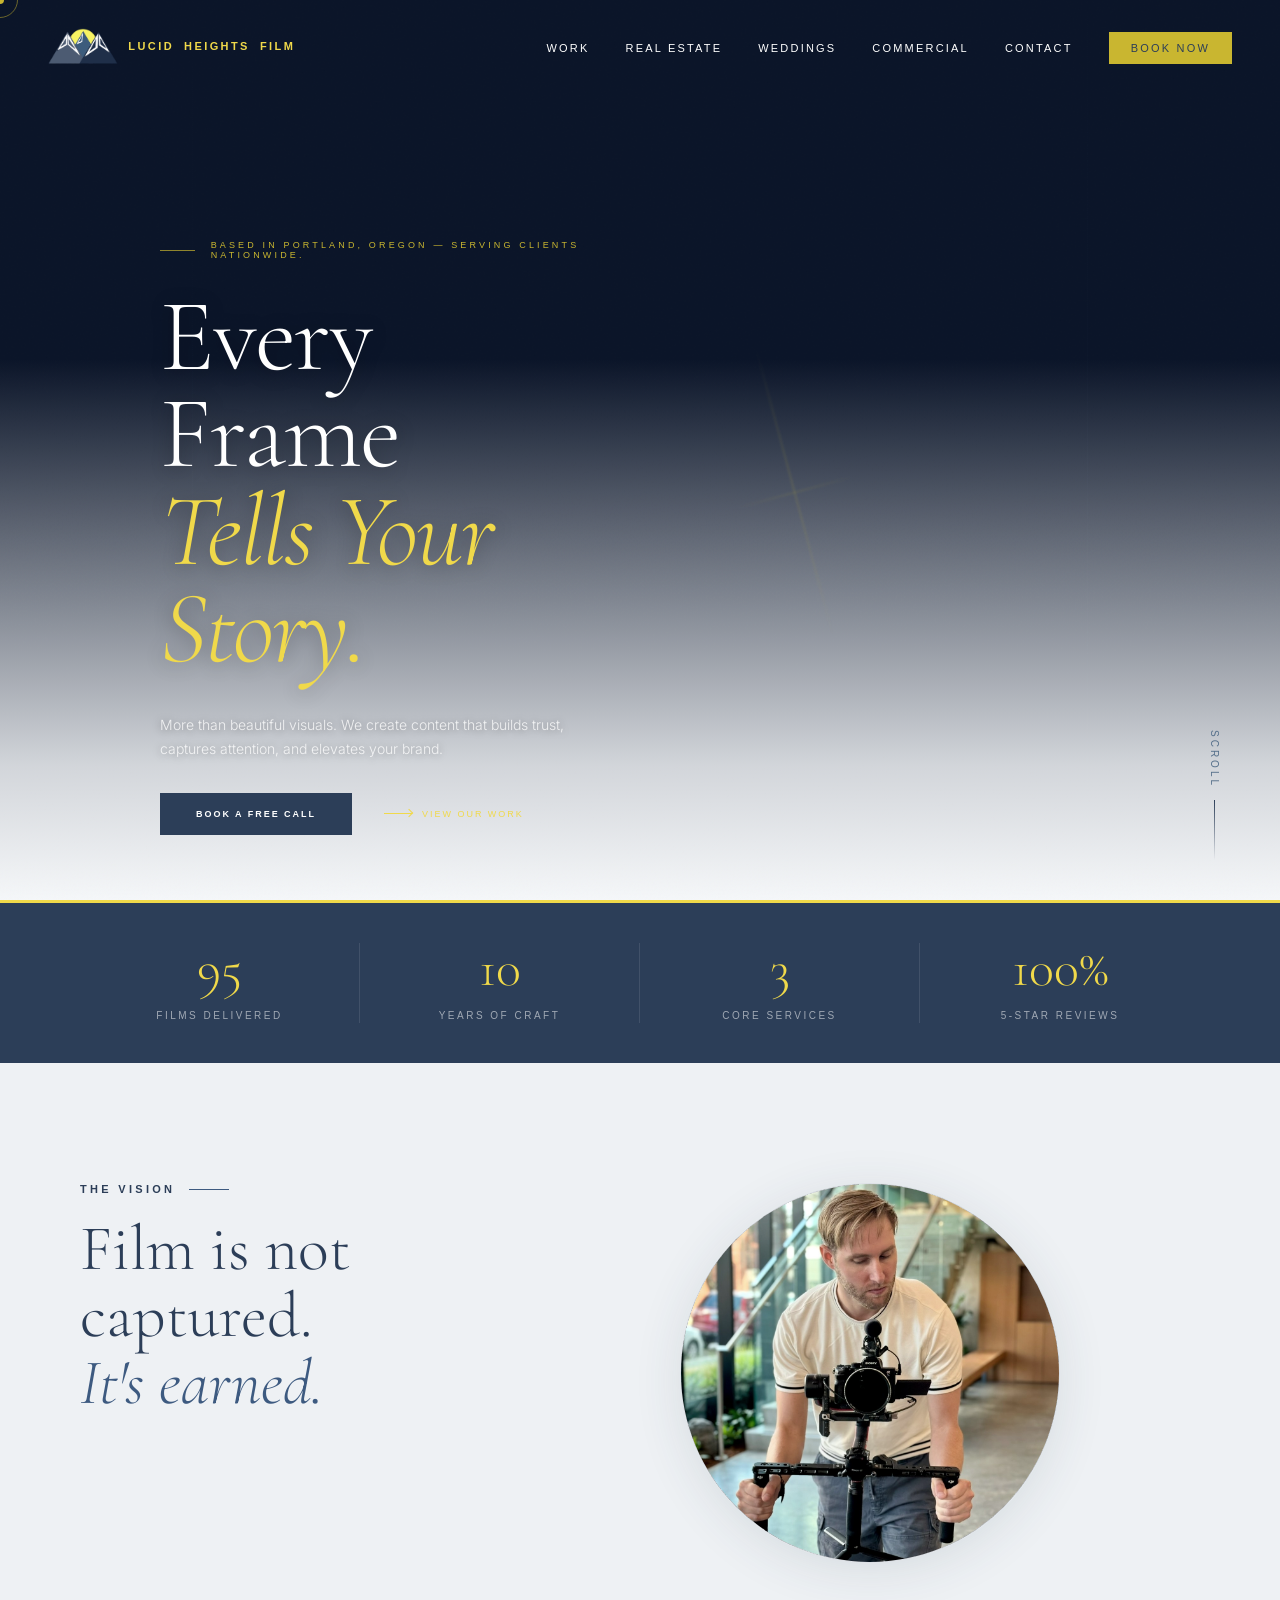
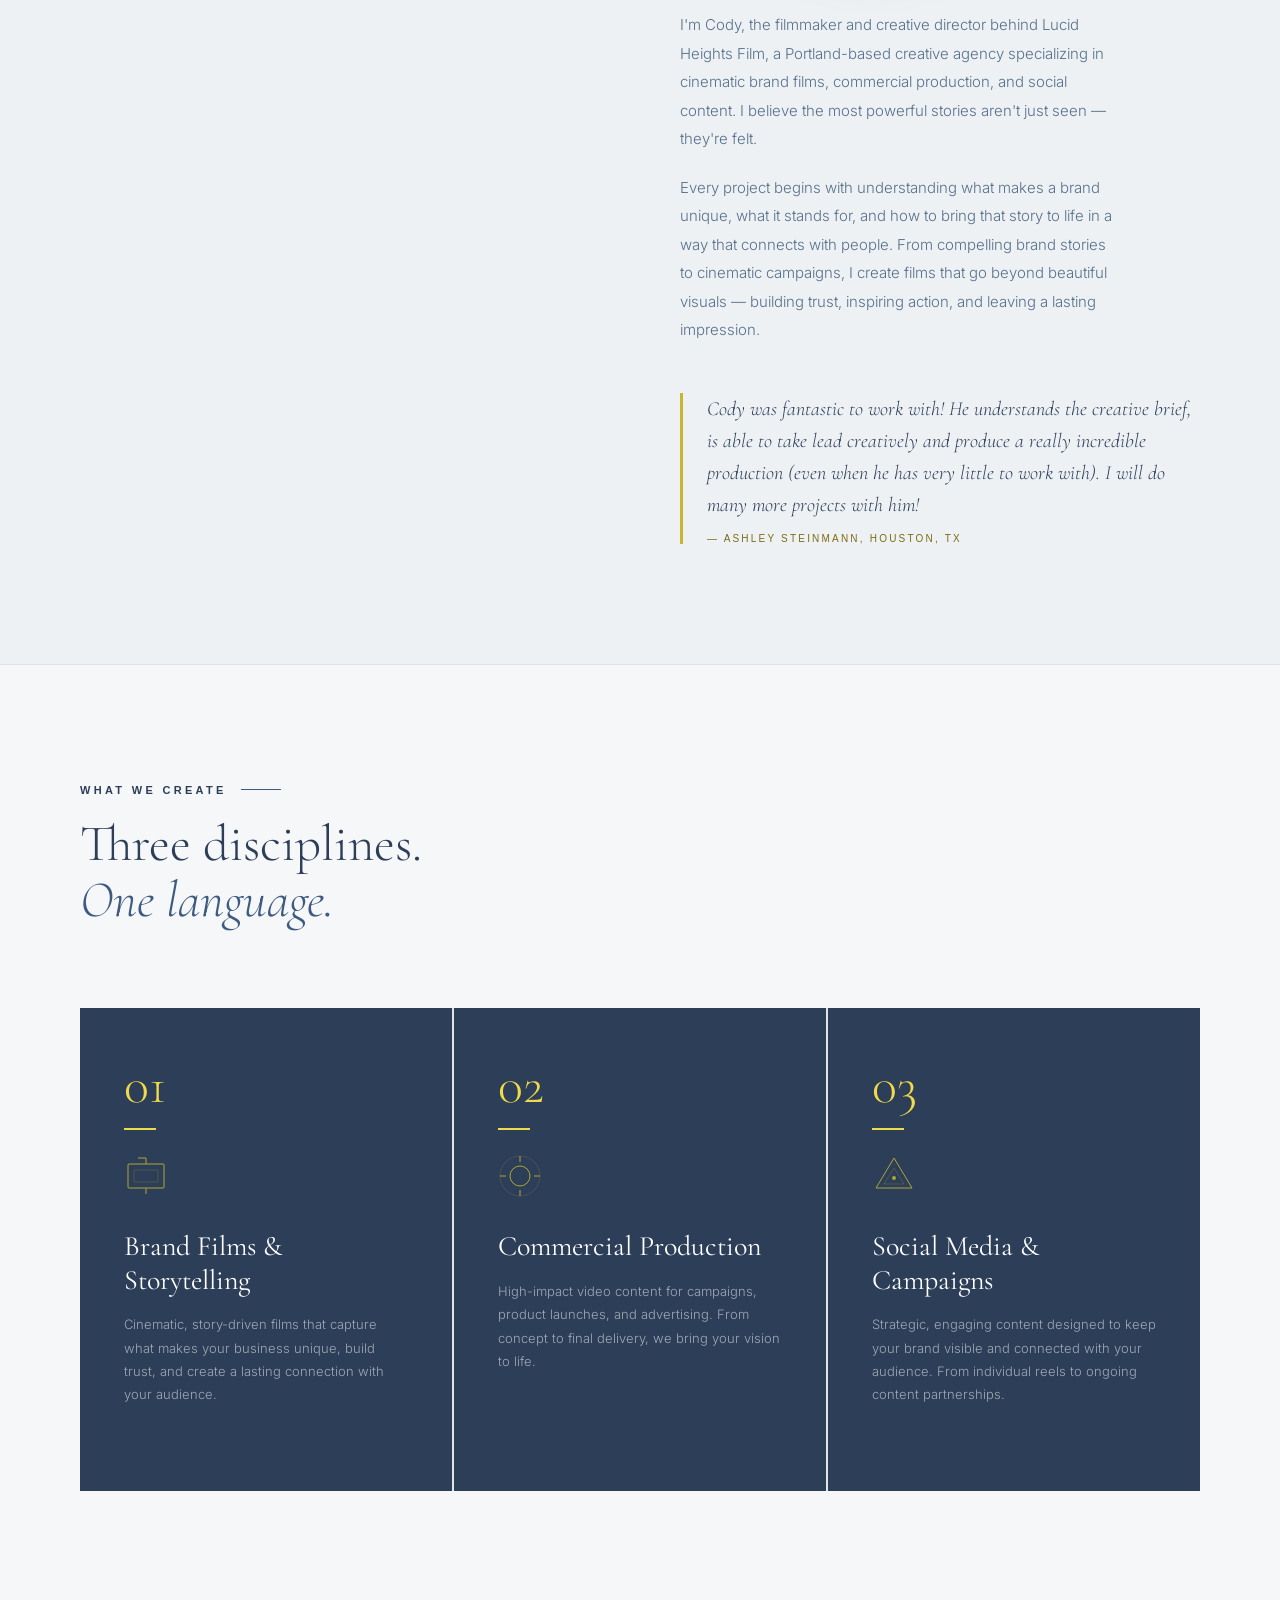
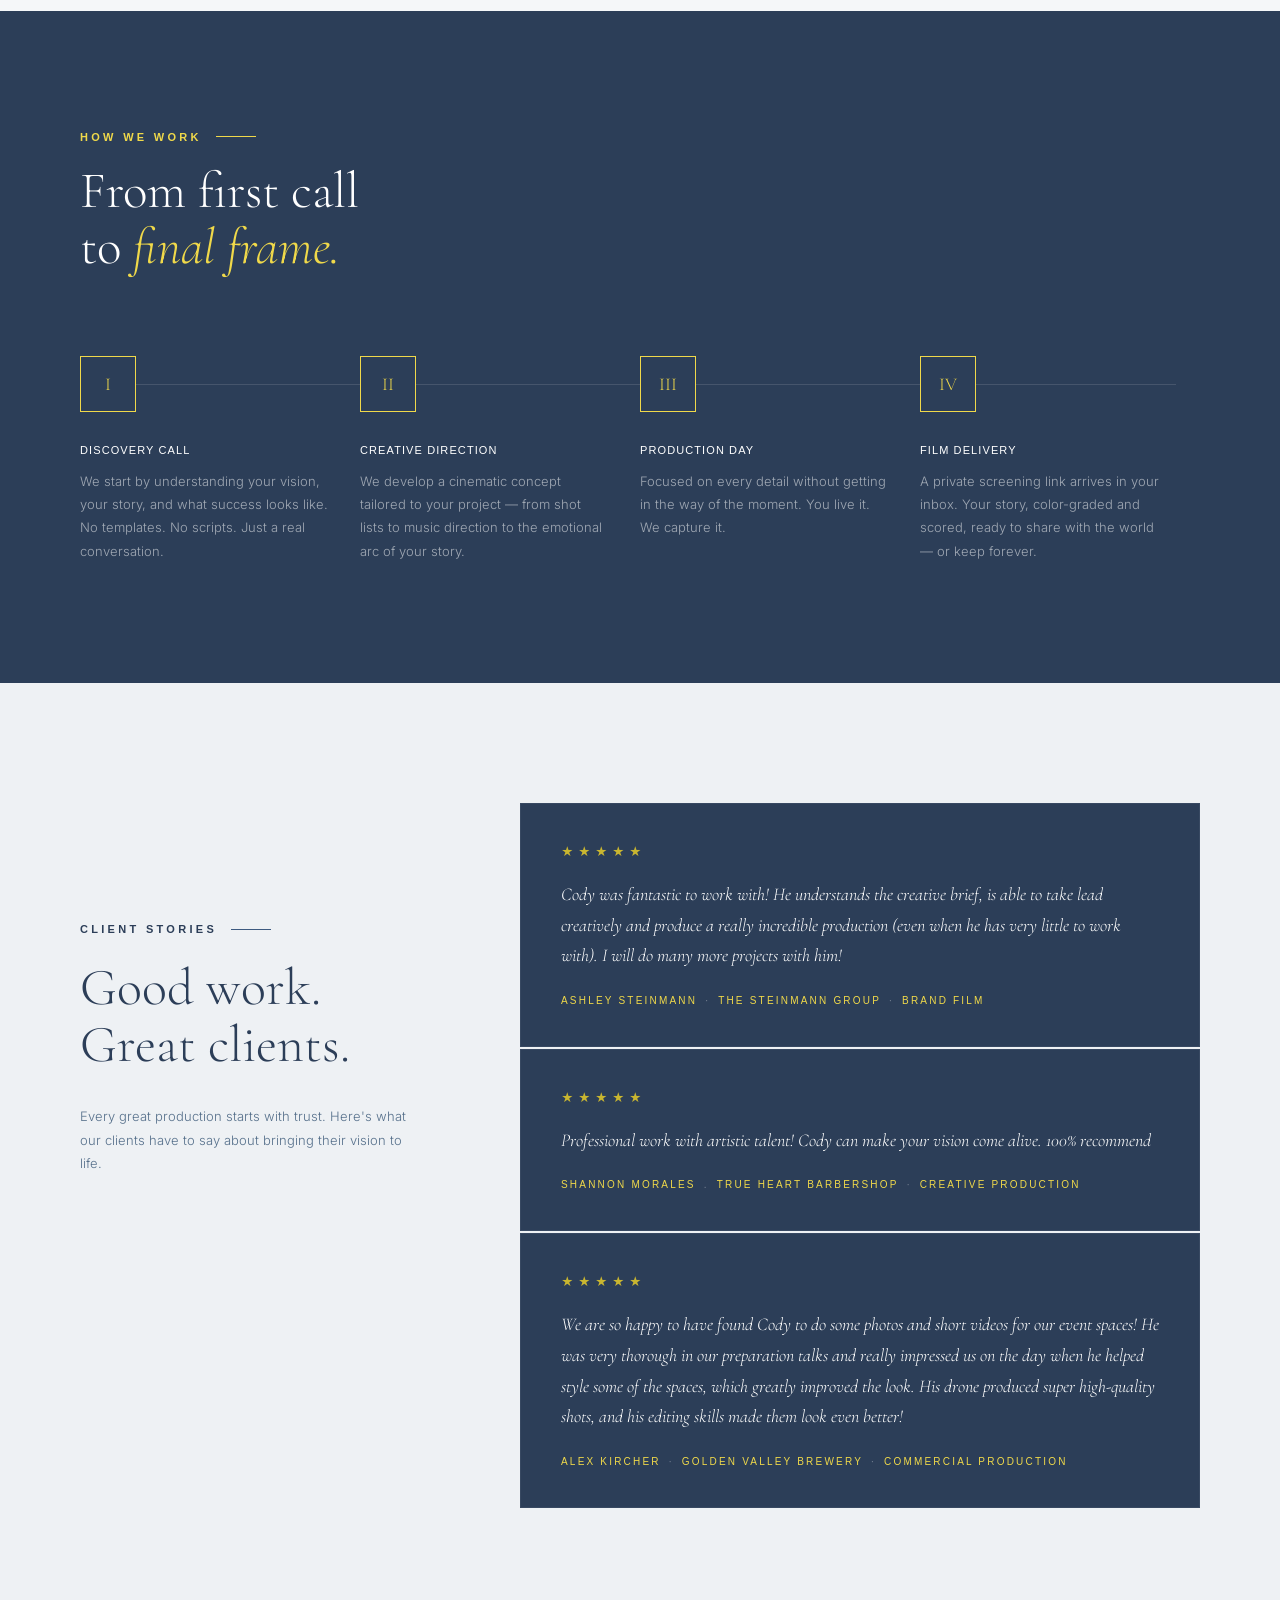
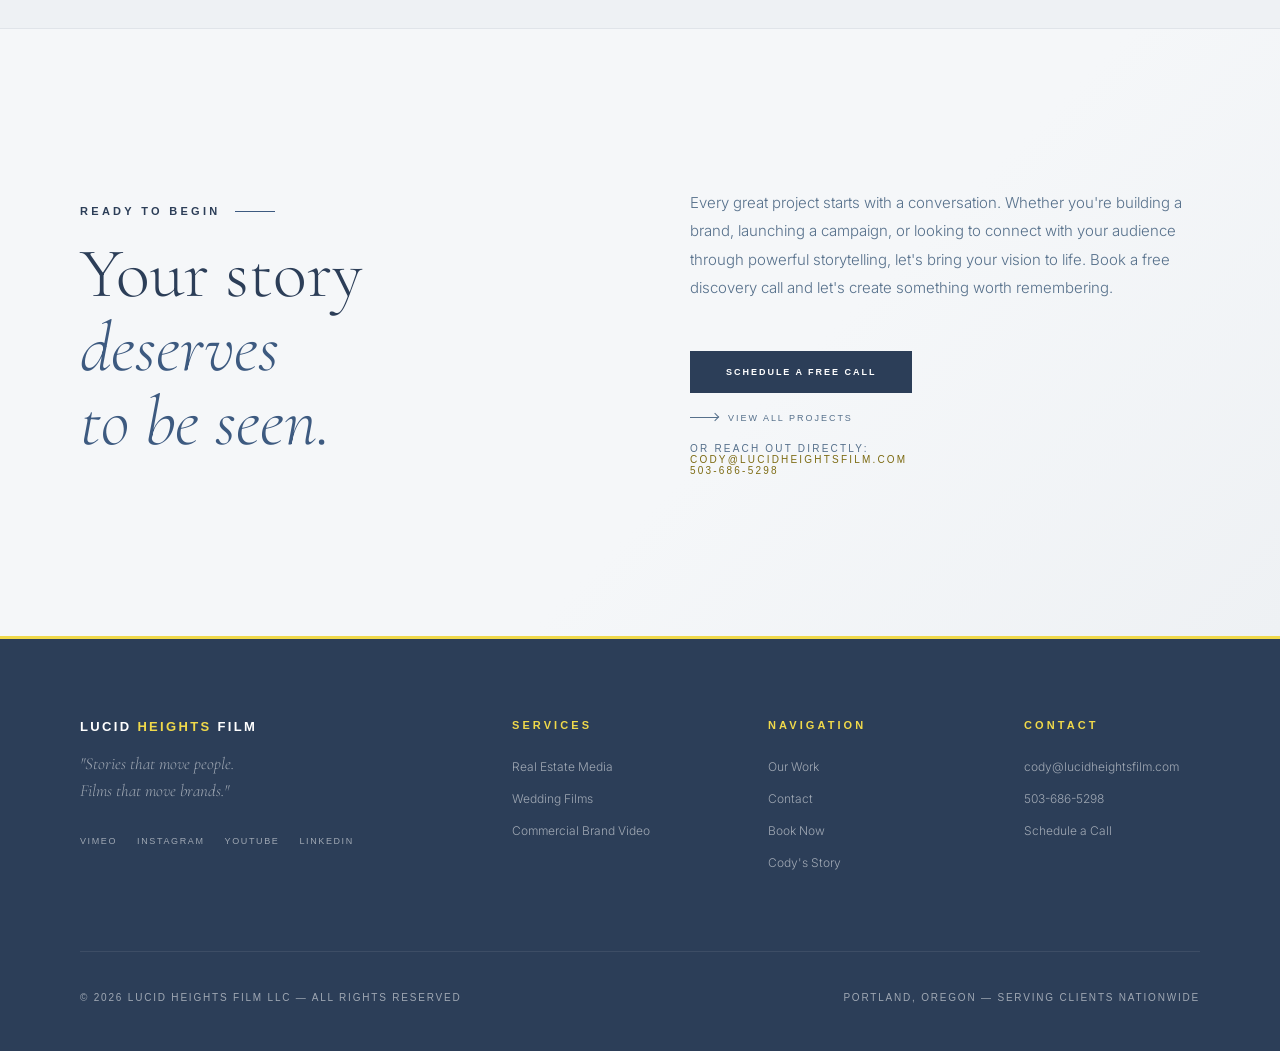
==== index.html @ d182b5c1 "Update index.html" ====
<!DOCTYPE html>
<html lang="en">
<head>
  <!-- Google tag (gtag.js) -->
<script async src="https://www.googletagmanager.com/gtag/js?id=G-7K8PRN9YK8"></script>
<script>
  window.dataLayer = window.dataLayer || [];
  function gtag(){dataLayer.push(arguments);}
  gtag('js', new Date());
  gtag('config', 'G-7K8PRN9YK8');
</script>
<meta charset="UTF-8">
<meta name="viewport" content="width=device-width, initial-scale=1.0">
<title>Portland Video & Photo Production | Lucid Heights Film</title>
<meta name="description" content="Lucid Heights Film is a Portland-based creative production company specializing in commercial video, brand films, professional photography, and aerial cinematography.">
<link rel="preconnect" href="https://fonts.googleapis.com">
<link rel="preconnect" href="https://fonts.gstatic.com" crossorigin>

<!-- Hero background video: start fetching before the stylesheet blocks parsing. -->
<link rel="preload" as="video" href="assets/video/MainPageHero.mp4" type="video/mp4">

<link rel="stylesheet" href="style.css">

<style>
  /* ============================================
     HOMEPAGE-SPECIFIC STYLES ONLY
     Shared styles are in style.css
     ============================================ */

  /* ── COUNTER STRIP — NAVY DARK SECTION ── */
  .counter-strip {
    background: var(--navy);
    border-top: 3px solid var(--gold-light);
    padding: 40px 80px;
    display: grid;
    grid-template-columns: repeat(4, 1fr);
    gap: 0;
  }
  .counter-item {
    text-align: center;
    padding: 0 32px;
    border-right: 1px solid rgba(255, 255, 255, 0.1);
    opacity: 0;
    transform: translateY(20px);
    transition: opacity 0.7s ease, transform 0.7s ease;
  }
  .counter-item:last-child { border-right: none; }
  .counter-item.visible { opacity: 1; transform: none; }
  .counter-number {
    font-family: var(--serif);
    font-size: 52px;
    font-weight: 300;
    color: var(--gold-light);
    line-height: 1;
    display: block;
    margin-bottom: 8px;
  }
  .counter-label {
    font-family: var(--sans);
    font-size: 10px;
    letter-spacing: 0.25em;
    text-transform: uppercase;
    color: rgba(255, 255, 255, 0.55);
  }

  /* ── CRAFT SECTION — LIGHT ── */
  .craft { background: var(--off-white2); }

  .craft-inner {
    display: grid;
    grid-template-columns: 1fr 1fr;
    gap: 80px;
    align-items: start;
    max-width: 1200px;
    margin: 0 auto;
  }
  .craft-left { display: flex; flex-direction: column; }
  .craft-headline {
    font-family: var(--serif);
    font-size: clamp(42px, 5vw, 72px);
    font-weight: 300;
    line-height: 1.05;
    color: var(--navy);
  }
  /* em on light background → steel */
  .craft-headline em { color: var(--navy-mid); font-style: italic; }

  .craft-right {
    display: flex;
    flex-direction: column;
    gap: 48px;
  }
  .craft-portrait-desktop {
    width: 100%;
    aspect-ratio: 1;
    max-width: 380px;
    opacity: 0;
    animation: heroReveal 1.2s cubic-bezier(0.22,1,0.36,1) forwards;
    animation-delay: 0.5s;
  }
  .craft-portrait-desktop img {
    width: 100%;
    height: 100%;
    object-fit: cover;
    border-radius: 50%;
    border: 1px solid var(--border);
    filter: grayscale(15%);
    box-shadow: 0 8px 48px rgba(44, 62, 88, 0.12);
  }
  .craft-body { font-size: 15px; line-height: 1.9; color: var(--text-light); max-width: 440px; }
  .craft-body p + p { margin-top: 20px; }
  .craft-quote { margin-top: 48px; padding-left: 24px; border-left: 3px solid var(--gold); }
  .craft-quote p { font-family: var(--serif); font-size: 20px; font-style: italic; color: var(--navy); line-height: 1.6; }
  .craft-quote cite { display: block; margin-top: 12px; font-family: var(--sans); font-size: 10px; letter-spacing: 0.22em; text-transform: uppercase; color: var(--gold-deep); font-style: normal; }

  .craft-portrait-mobile { display: none; }

  /* ── CTA SECTION — LIGHT ── */
  .cta-section { background: var(--off-white); padding: 0; position: relative; overflow: hidden; border-top: 1px solid var(--border); }
  .cta-inner {
    max-width: 100%;
    padding: 160px 80px;
    display: grid;
    grid-template-columns: 1fr 1fr;
    gap: 100px;
    align-items: center;
    position: relative;
    z-index: 1;
  }
  .cta-bg {
    position: absolute; inset: 0;
    background: linear-gradient(135deg, var(--off-white) 60%, var(--off-white2) 100%);
  }
  .cta-heading { font-family: var(--serif); font-size: clamp(44px, 5.5vw, 80px); font-weight: 300; line-height: 1.05; color: var(--navy); }
  /* em on light background → steel */
  .cta-heading em { color: var(--navy-mid); display: block; font-style: italic; }
  .cta-body { font-size: 15px; line-height: 1.9; color: var(--text-light); margin-bottom: 48px; }
  .cta-actions { display: flex; flex-direction: column; gap: 20px; align-items: flex-start; }
  .cta-contact { margin-top: 32px; font-family: var(--sans); font-size: 10px; letter-spacing: 0.22em; text-transform: uppercase; color: var(--text-light); }
  .cta-contact a { color: var(--gold-deep); text-decoration: none; transition: color 0.3s; }
  .cta-contact a:hover { color: var(--navy); }

  /* ── HERO — LIGHT ── */
  .hero {
    align-items: flex-start;
    /* Dark base so the hero reads as intended from the first paint, instead of
       flashing the light page background until the Vimeo embed arrives. */
    background: #0a1428;
    display: flex;
    height: 100vh;
    justify-content: flex-start;
    min-height: 800px;
    overflow: hidden;
    position: relative;
    touch-action: pan-y;
  }
  /* .hero-video lives in style.css — shared with the work page. */
  .hero-bg {
    position: absolute; inset: 0;
    background:
      linear-gradient(180deg, rgba(10,20,40,0.55) 0%, rgba(10,20,40,0.35) 40%, rgba(245,247,249,0.85) 85%, rgba(245,247,249,1) 100%),
      linear-gradient(135deg, rgba(10,20,40,0.3) 0%, transparent 60%);
    z-index: 1;
  }
  .hero-grain {
    position: absolute; inset: 0;
    background-image: url("data:image/svg+xml,%3Csvg viewBox='0 0 512 512' xmlns='http://www.w3.org/2000/svg'%3E%3Cfilter id='noise'%3E%3CfeTurbulence type='fractalNoise' baseFrequency='0.9' numOctaves='4' stitchTiles='stitch'/%3E%3C/filter%3E%3Crect width='100%25' height='100%25' filter='url(%23noise)' opacity='0.04'/%3E%3C/svg%3E");
    opacity: 0.3;
    pointer-events: none;
    z-index: 2;
  }
  .hero-flare {
    position: absolute;
    top: 38%; left: 62%;
    width: 1px; height: 300px;
    background: linear-gradient(180deg, transparent, rgba(201,182,48,0.15), rgba(201,182,48,0.25), rgba(201,182,48,0.15), transparent);
    transform: rotate(-15deg);
    filter: blur(1px);
    pointer-events: none;
    animation: flare 8s ease-in-out infinite;
    z-index: 2;
  }
  .hero-flare::after {
    content: '';
    position: absolute;
    top: 50%; left: -60px;
    width: 122px; height: 1px;
    background: linear-gradient(90deg, transparent, rgba(201,182,48,0.2), transparent);
  }
  @keyframes flare {
    0%, 100% { opacity: 0.5; }
    50% { opacity: 1; }
  }
  .hero-lines {
    position: absolute; inset: 0;
    pointer-events: none;
    overflow: hidden;
  }
  .hero-lines::before, .hero-lines::after {
    content: '';
    position: absolute;
    top: 0; bottom: 0;
    width: 1px;
    background: linear-gradient(180deg, transparent, rgba(44, 62, 88, 0.08), transparent);
  }
  .hero-lines::before { left: 15%; }
  .hero-lines::after { right: 15%; }
  .hero-content {
    position: relative;
    z-index: 2;
    padding: 120px 80px 0;
    max-width: 55%;
    animation: heroReveal 1.6s cubic-bezier(0.22,1,0.36,1) both;
    animation-delay: 0.3s;
  }
  @keyframes heroReveal {
    from { opacity: 0; transform: translateY(40px); }
    to { opacity: 1; transform: translateY(0); }
  }
  .hero-eyebrow {
    font-family: var(--sans);
    font-size: 9px;
    letter-spacing: 0.35em;
    text-transform: uppercase;
    color: var(--gold);
    margin-bottom: 28px;
    display: flex;
    align-items: center;
    gap: 16px;
  }
  .hero-eyebrow::before {
    content: '';
    display: block;
    width: 40px; height: 1px;
    background: var(--gold);
    opacity: 0.7;
  }
  .hero-title {
    font-family: var(--serif);
    font-size: clamp(62px, 8vw, 110px);
    font-weight: 300;
    line-height: 0.95;
    letter-spacing: -0.02em;
    color: #fff;
    margin-bottom: 36px;
    text-shadow: 0 2px 20px rgba(0,0,0,0.3);
  }
  /* em on video background → gold-light */
  .hero-title em { color: var(--gold-light); display: block; font-style: italic; }
  .hero-sub {
    color: rgba(255,255,255,0.8);
    font-size: 14px;
    font-weight: 300;
    line-height: 1.7;
    margin-bottom: 32px;
    max-width: 420px;
    text-shadow: 0 1px 8px rgba(0,0,0,0.4);
  }
  .hero-actions { display: flex; align-items: center; gap: 32px; flex-wrap: wrap; }
  .hero-actions .btn-ghost { color: var(--gold-light); }
  .hero-actions .btn-ghost:hover { color: #fff; }
  .hero-portrait { display: none; }

  /* ── PROCESS SECTION — NAVY DARK SECTION ── */
  .process { background: var(--navy); position: relative; }
  .process-inner { max-width: 1200px; margin: 0 auto; }
  .process-header { margin-bottom: 80px; }
  .process-title { font-family: var(--serif); font-size: clamp(40px, 4vw, 64px); font-weight: 300; line-height: 1.1; max-width: 560px; color: #fff; }
  /* em on dark background → gold-light */
  .process-title em { font-style: italic; color: var(--gold-light); }
  /* Override section-label for dark background */
  .process .section-label { color: var(--gold-light); }
  .process .section-label::after { background: var(--gold-light); }

  .process-steps { display: grid; grid-template-columns: repeat(4, 1fr); gap: 0; position: relative; }
  .process-steps::before {
    content: '';
    position: absolute;
    top: 28px; left: 24px; right: 24px;
    height: 1px;
    background: rgba(255, 255, 255, 0.12);
  }
  .process-step { padding: 0 32px 0 0; position: relative; }
  .step-dot {
    width: 56px; height: 56px;
    border: 1.5px solid var(--gold-light);
    border-radius: 0;
    display: flex; align-items: center; justify-content: center;
    margin-bottom: 32px;
    background: var(--navy);
    position: relative; z-index: 1;
  }
  .step-dot span { font-family: var(--serif); font-size: 18px; color: var(--gold-light); }
  .step-title { font-family: var(--sans); font-size: 11px; font-weight: 400; letter-spacing: 0.1em; text-transform: uppercase; color: #fff; margin-bottom: 14px; }
  .step-desc { font-size: 13px; line-height: 1.8; color: rgba(255, 255, 255, 0.55); }

  /* ── SCROLL INDICATOR ── */
  .scroll-indicator {
    position: absolute;
    bottom: 40px; right: 60px;
    z-index: 2;
    display: flex;
    flex-direction: column;
    align-items: center;
    gap: 12px;
  }
  .scroll-indicator span {
    font-family: var(--sans);
    font-size: 10px;
    letter-spacing: 0.3em;
    text-transform: uppercase;
    color: var(--text-light);
    writing-mode: vertical-rl;
  }
  .scroll-line {
    width: 1px; height: 60px;
    background: linear-gradient(180deg, var(--navy), transparent);
    animation: scrollPulse 2s ease-in-out infinite;
  }
  @keyframes scrollPulse {
    0%, 100% { transform: scaleY(1); opacity: 0.6; }
    50% { transform: scaleY(1.3); opacity: 1; }
  }

  /* ── SERVICES SECTION — LIGHT SECTION, NAVY CARDS ── */
  .services { background: var(--off-white); position: relative; overflow: hidden; }
  .services::before {
    content: '';
    position: absolute; top: 0; left: 0; right: 0;
    height: 1px;
    background: var(--border);
  }
  .services-header {
    max-width: 1200px;
    margin: 0 auto 80px;
    display: flex;
    align-items: flex-end;
    justify-content: flex-start;
  }
  .services-title { font-family: var(--serif); font-size: clamp(40px, 4vw, 64px); font-weight: 300; line-height: 1.1; color: var(--navy); }
  .services-title em { color: var(--navy-mid); font-style: italic; }
  .services-grid {
    max-width: 1200px;
    margin: 0 auto;
    display: grid;
    grid-template-columns: repeat(3, 1fr);
    gap: 2px;
    background: var(--border);
  }
  .service-card {
    background: var(--navy);
    padding: 52px 44px;
    position: relative;
    overflow: hidden;
    transition: background 0.3s ease;
    cursor: pointer;
    display: block;
    text-decoration: none;
  }
  .service-card::after {
    content: '';
    position: absolute; bottom: 0; left: 0;
    width: 0; height: 2px;
    background: var(--gold-light);
    transition: width 0.5s cubic-bezier(0.7,0,0.3,1);
  }
  .service-card:hover { background: rgba(10,26,51,0.85); }
  .service-card:hover::after { width: 100%; }
  .service-num {
    font-family: var(--serif); font-size: 52px; font-weight: 300;
    color: var(--gold-light); line-height: 1; margin-bottom: 16px; display: block;
  }
  .service-bar { width: 32px; height: 2px; background: var(--gold-light); margin-bottom: 24px; }
  .service-icon { width: 44px; height: 44px; margin-bottom: 28px; opacity: 0.85; }
  .service-name { font-family: var(--serif); font-size: 28px; font-weight: 400; line-height: 1.2; color: #fff; margin-bottom: 16px; }
  .service-desc { font-size: 13px; line-height: 1.8; color: rgba(255,255,255,0.55); margin-bottom: 32px; }
  .service-link { font-family: var(--sans); font-size: 10px; letter-spacing: 0.22em; text-transform: uppercase; color: var(--gold-light); display: flex; align-items: center; gap: 10px; }
  .service-link::after { content: '→'; font-size: 12px; font-family: serif; }

  /* ── TESTIMONIALS SECTION — LIGHT ── */
 
 .testimonials { background: var(--off-white2); position: relative; overflow: hidden; }
  .testimonials-inner { max-width: 1200px; margin: 0 auto; display: grid; grid-template-columns: 1fr 2fr; gap: 100px; align-items: start; }
  .testimonials-left { position: sticky; top: 120px; }
  .testimonials-left .section-label { margin-bottom: 24px; }
  .testimonials-title { font-family: var(--serif); font-size: 52px; font-weight: 300; line-height: 1.1; margin-bottom: 32px; color: var(--navy); }
  /* em on light → steel */
  .testimonials-title em { color: var(--navy-mid); font-style: italic; }
  .testimonials-note { font-size: 13px; line-height: 1.8; color: var(--text-light); }
  .testimonial-list { display: flex; flex-direction: column; gap: 2px; }


  /* ── MOBILE OVERRIDES ── */
  @media (max-width: 900px) {
    .hero {
      height: auto;
      min-height: unset;
      flex-direction: column;
      align-items: flex-start;
      justify-content: flex-start;
      overflow: visible;
      padding-bottom: 0;
    }
    .hero-content { padding: 100px 24px 40px; max-width: 100%; width: 100%; }
    .hero-title { font-size: clamp(40px, 10vw, 72px); }
    .hero-actions { flex-wrap: wrap; gap: 20px; }
    .scroll-indicator { display: none; }

    .craft-inner { grid-template-columns: 1fr; gap: 40px; }
    .craft-right { gap: 0; }
    .craft-portrait-desktop { display: none; }
    .craft-left {
      flex-direction: row;
      align-items: center;
      gap: 20px;
    }
    .craft-left > div:first-child { flex: 1; min-width: 0; }
    .craft-portrait-mobile {
      display: block;
      flex-shrink: 0;
      width: 45vw; height: 45vw;
      max-width: 220px; max-height: 220px;
      opacity: 0;
      animation: heroReveal 1.2s cubic-bezier(0.22,1,0.36,1) forwards;
      animation-delay: 0.4s;
    }
    .craft-portrait-mobile img {
      width: 100%; height: 100%;
      object-fit: cover;
      border-radius: 50%;
      border: 1px solid var(--border);
      filter: grayscale(15%);
      box-shadow: 0 4px 24px rgba(44, 62, 88, 0.1);
    }

    .counter-strip { grid-template-columns: repeat(2, 1fr); padding: 40px 24px; gap: 32px; }
    .counter-item { border-right: none; border-bottom: 1px solid rgba(255, 255, 255, 0.1); padding-bottom: 32px; padding-left: 0; padding-right: 0; }
    .counter-item:nth-child(2n) { border-bottom: none; }

    .services { padding-left: 0; padding-right: 0; }
    .services-header { padding: 0 24px; margin-bottom: 0; justify-content: flex-start; align-items: flex-start; flex-direction: column; gap: 0; }
    .services-grid { grid-template-columns: 1fr; padding: 0; margin-top: 40px; }

    .process-steps { grid-template-columns: 1fr; gap: 40px; }
    .process-steps::before { display: none; }
    .testimonials-inner { grid-template-columns: 1fr; gap: 48px; padding: 0 24px; }
    .testimonials-left { position: static; }
    .testimonial-list { gap: 2px; }
    .testimonial { width: 100%; }
    .cta-section { overflow: hidden; }
    .cta-inner { grid-template-columns: 1fr; padding: 80px 24px; gap: 48px; }
  }

  @media (max-width: 480px) {
    .hero-title { font-size: clamp(36px, 9vw, 52px); }
    .hero-content { padding: 80px 20px 32px; }
    .cta-inner { padding: 60px 20px; }
    .counter-strip { padding: 32px 20px; }
    .craft-portrait-mobile { width: 44vw; height: 44vw; }
    .services-header { padding: 0 20px; }
    .services-grid { padding: 0; }
  }

  /* Nav-over-video styling lives in style.css — shared with the work page. */

</style>
</head>
<body class="nav-over-video">

<div class="cursor" id="cursor"></div>
<div class="cursor-ring" id="cursorRing"></div>

<!-- NAV -->
<nav id="nav">
  <a href="index.html" class="nav-logo">
    <img src="assets/logo/LucidHeightsLogo_1350X880.png" alt="Lucid Heights Film" class="nav-logo-img">
    Lucid <span>Heights</span> Film <span class="nav-agency">| Creative Agency</span>
  </a>
  <ul class="nav-links">
    <li><a href="work/index.html">Work</a></li>
    <li><a href="#services">Services</a></li>
    <li><a href="#about">About</a></li>
    <li><a href="#testimonials">Stories</a></li>
    <li><a href="../contact/index.html">Contact</a></li>
    <li><a href="https://calendar.app.google/xi4P4kTHmmL9mt7w9" target="_blank" class="nav-cta">Begin Your Film</a></li>
  </ul>
  <button class="menu-toggle" aria-label="Menu" onclick="document.getElementById('navDrawer').classList.add('open');document.body.style.overflow='hidden';">
    <span></span><span></span><span></span>
  </button>
</nav>

<!-- MOBILE NAV DRAWER -->
<div class="nav-drawer" id="navDrawer">
  <button class="nav-drawer-close" onclick="document.getElementById('navDrawer').classList.remove('open');document.body.style.overflow='';">✕</button>
  <a href="index.html" onclick="document.getElementById('navDrawer').classList.remove('open');document.body.style.overflow='';">Home</a>
  <a href="work/index.html" onclick="document.getElementById('navDrawer').classList.remove('open');document.body.style.overflow='';">Work</a>
  <a href="weddings/index.html" onclick="document.getElementById('navDrawer').classList.remove('open');document.body.style.overflow='';">Weddings</a>
  <a href="commercial/index.html" onclick="document.getElementById('navDrawer').classList.remove('open');document.body.style.overflow='';">Commercial</a>
  <a href="realestate/index.html" onclick="document.getElementById('navDrawer').classList.remove('open');document.body.style.overflow='';">Real Estate</a>
  <a href="contact/index.html" onclick="document.getElementById('navDrawer').classList.remove('open');document.body.style.overflow='';">Contact</a>
  <a href="booknow/index.html" class="drawer-cta" onclick="document.getElementById('navDrawer').classList.remove('open');document.body.style.overflow='';">Book Now</a>
</div>

<!-- HERO -->
<section class="hero" id="hero">
  <div class="hero-video">
    <video
      src="assets/video/MainPageHero.mp4"
      autoplay
      loop
      muted
      playsinline
      preload="auto"
      aria-hidden="true"></video>
  </div>
  <div class="hero-bg"></div>
  <div class="hero-grain"></div>
  <div class="hero-flare"></div>
  <div class="hero-lines"></div>
  <div class="hero-content">
    <p class="hero-eyebrow">Based In Portland, Oregon — Serving Clients Nationwide.</p>
    <h1 class="hero-title">Every Frame<br><em>Tells Your Story.</em></h1>
    <p class="hero-sub">More than beautiful visuals. We create content that builds trust, captures attention, and elevates your brand.</p>
    <div class="hero-actions">
      <a href="https://calendar.app.google/xi4P4kTHmmL9mt7w9" target="_blank" class="btn-primary"><span>Book a Free Call</span></a>
      <a href="work/index.html" class="btn-ghost"><span class="arrow"></span>View Our Work</a>
    </div>
  </div>
  <div class="scroll-indicator">
    <span>Scroll</span>
    <div class="scroll-line"></div>
  </div>
</section>

<!-- STATS STRIP — NAVY -->
<div class="counter-strip" id="stats">
  <div class="counter-item fade-in fade-in-delay-1">
    <span class="counter-number" data-target="95">0</span>
    <span class="counter-label">Films Delivered</span>
  </div>
  <div class="counter-item fade-in fade-in-delay-2">
    <span class="counter-number" data-target="10">0</span>
    <span class="counter-label">Years of Craft</span>
  </div>
  <div class="counter-item fade-in fade-in-delay-3">
    <span class="counter-number" data-target="3">0</span>
    <span class="counter-label">Core Services</span>
  </div>
  <div class="counter-item fade-in fade-in-delay-4">
    <span class="counter-number" data-target="100" data-suffix="%">0</span>
    <span class="counter-label">5-Star Reviews</span>
  </div>
</div>

<!-- CRAFT / INTRO — LIGHT -->
<section class="craft" id="about">
  <div class="craft-inner">
    <div class="craft-left fade-in">
      <div>
        <div class="section-label">The Vision</div>
        <h2 class="craft-headline">Film is not<br>captured.<br><em>It's earned.</em></h2>
      </div>
      <div class="craft-portrait-mobile">
        <img src="assets/images/cody-harper-filmmaker-portrait.jpg" alt="Cody Harper — Filmmaker">
      </div>
    </div>
    <div class="craft-right fade-in fade-in-delay-1">
      <div class="craft-portrait-desktop">
        <img src="assets/images/cody-harper-filmmaker-portrait.jpg" alt="Cody Harper — Filmmaker">
      </div>
      <div>
        <div class="craft-body">
          <p>I'm Cody, the filmmaker and creative director behind Lucid Heights Film, a Portland-based creative agency specializing in cinematic brand films, commercial production, and social content. I believe the most powerful stories aren't just seen — they're felt.<p/>
            
            Every project begins with understanding what makes a brand unique, what it stands for, and how to bring that story to life in a way that connects with people. From compelling brand stories to cinematic campaigns, I create films that go beyond beautiful visuals — building trust, inspiring action, and leaving a lasting impression.</p>
        </div>
        <blockquote class="craft-quote">
          <p>Cody was fantastic to work with! He understands the creative brief, is able to take lead creatively and produce a really incredible production (even when he has very little to work with). I will do many more projects with him!</p>
          <cite>— Ashley Steinmann, Houston, TX</cite>
        </blockquote>
      </div>
    </div>
  </div>
</section>

<!-- SERVICES — LIGHT -->
<section class="services" id="services">
  <div class="services-header fade-in">
    <div>
      <div class="section-label">What We Create</div>
      <h2 class="services-title">Three disciplines.<br><em>One language.</em></h2>
    </div>
  </div>
  <div class="services-grid">
    <a href="realestate/index.html" class="service-card fade-in fade-in-delay-1">
      <span class="service-num">01</span>
      <div class="service-bar"></div>
      <svg class="service-icon" viewBox="0 0 44 44" fill="none" xmlns="http://www.w3.org/2000/svg">
        <rect x="4" y="10" width="36" height="24" rx="1" stroke="#c9b630" stroke-width="1"/>
        <rect x="10" y="16" width="24" height="12" rx="1" stroke="#c9b630" stroke-width="0.5" opacity="0.5"/>
        <line x1="22" y1="4" x2="22" y2="10" stroke="#c9b630" stroke-width="1"/>
        <line x1="14" y1="4" x2="22" y2="4" stroke="#c9b630" stroke-width="1"/>
        <line x1="22" y1="34" x2="22" y2="40" stroke="#c9b630" stroke-width="1"/>
      </svg>
      <h3 class="service-name">Brand Films & Storytelling</h3>
      <p class="service-desc">Cinematic, story-driven films that capture what makes your business unique, build trust, and create a lasting connection with your audience.</p>
      
    </a>
    <a href="weddings/index.html" class="service-card fade-in fade-in-delay-2">
      <span class="service-num">02</span>
      <div class="service-bar"></div>
      <svg class="service-icon" viewBox="0 0 44 44" fill="none" xmlns="http://www.w3.org/2000/svg">
        <circle cx="22" cy="22" r="10" stroke="#c9b630" stroke-width="1"/>
        <circle cx="22" cy="22" r="20" stroke="#c9b630" stroke-width="0.5" opacity="0.4"/>
        <line x1="22" y1="2" x2="22" y2="8" stroke="#c9b630" stroke-width="1"/>
        <line x1="22" y1="36" x2="22" y2="42" stroke="#c9b630" stroke-width="1"/>
        <line x1="2" y1="22" x2="8" y2="22" stroke="#c9b630" stroke-width="1"/>
        <line x1="36" y1="22" x2="42" y2="22" stroke="#c9b630" stroke-width="1"/>
      </svg>
      <h3 class="service-name">Commercial Production</h3>
      <p class="service-desc">High-impact video content for campaigns, product launches, and advertising. From concept to final delivery, we bring your vision to life.</p>
      
    </a>    
    <a href="commercial/index.html" class="service-card fade-in fade-in-delay-3">
      <span class="service-num">03</span>
      <div class="service-bar"></div>
      <svg class="service-icon" viewBox="0 0 44 44" fill="none" xmlns="http://www.w3.org/2000/svg">
        <polygon points="22,4 40,34 4,34" stroke="#c9b630" stroke-width="1" fill="none"/>
        <polygon points="22,14 32,30 12,30" stroke="#c9b630" stroke-width="0.5" fill="none" opacity="0.5"/>
        <circle cx="22" cy="24" r="2" fill="#c9b630"/>
      </svg>
      <h3 class="service-name">Social Media & Campaigns</h3>
      <p class="service-desc">Strategic, engaging content designed to keep your brand visible and connected with your audience. From individual reels to ongoing content partnerships.</p>
    
    </a>
  </div>
</section>

<!-- PROCESS — NAVY DARK -->
<section class="process" id="work">
  <div class="process-inner">
    <div class="process-header fade-in">
      <div class="section-label">How We Work</div>
      <h2 class="process-title">From first call<br>to <em>final frame.</em></h2>
    </div>
    <div class="process-steps">
      <div class="process-step fade-in fade-in-delay-1">
        <div class="step-dot"><span>I</span></div>
        <h3 class="step-title">Discovery Call</h3>
        <p class="step-desc">We start by understanding your vision, your story, and what success looks like. No templates. No scripts. Just a real conversation.</p>
      </div>
      <div class="process-step fade-in fade-in-delay-2">
        <div class="step-dot"><span>II</span></div>
        <h3 class="step-title">Creative Direction</h3>
        <p class="step-desc">We develop a cinematic concept tailored to your project — from shot lists to music direction to the emotional arc of your story.</p>
      </div>
      <div class="process-step fade-in fade-in-delay-3">
        <div class="step-dot"><span>III</span></div>
        <h3 class="step-title">Production Day</h3>
        <p class="step-desc">Focused on every detail without getting in the way of the moment. You live it. We capture it.</p>
      </div>
      <div class="process-step fade-in fade-in-delay-4">
        <div class="step-dot"><span>IV</span></div>
        <h3 class="step-title">Film Delivery</h3>
        <p class="step-desc">A private screening link arrives in your inbox. Your story, color-graded and scored, ready to share with the world — or keep forever.</p>
      </div>
    </div>
  </div>
</section>

<!-- TESTIMONIALS — LIGHT -->
<section class="testimonials" id="testimonials">
  <div class="testimonials-inner">
    <div class="testimonials-left fade-in">
      <div class="section-label">Client Stories</div>
      <h2 class="testimonials-title">Good work.<br>Great clients.<br><em></em></h2>
      <p class="testimonials-note">Every great production starts with trust. Here's what our clients have to say about bringing their vision to life.</p>
    </div>
    <div class="testimonial-list">
      <div class="testimonial fade-in fade-in-delay-1">
        <div class="testimonial-stars"><span>★</span><span>★</span><span>★</span><span>★</span><span>★</span></div>
        <p class="testimonial-text">Cody was fantastic to work with! He understands the creative brief, is able to take lead creatively and produce a really incredible production (even when he has very little to work with). I will do many more projects with him!</p>
        <p class="testimonial-attr">Ashley Steinmann<span>·</span>The Steinmann Group<span>·</span>Brand Film</p>
      </div>
      <div class="testimonial fade-in fade-in-delay-2">
        <div class="testimonial-stars"><span>★</span><span>★</span><span>★</span><span>★</span><span>★</span></div>
        <p class="testimonial-text">Professional work with artistic talent! Cody can make your vision come alive. 100% recommend</p>
        <p class="testimonial-attr">shannon morales<span>.</span>true heart barbershop</span><span>·</span>creative production</p>
      </div>
      <div class="testimonial fade-in fade-in-delay-3">
        <div class="testimonial-stars"><span>★</span><span>★</span><span>★</span><span>★</span><span>★</span></div>
        <p class="testimonial-text">We are so happy to have found Cody to do some photos and short videos for our event spaces! He was very thorough in our preparation talks and really impressed us on the day when he helped style some of the spaces, which greatly improved the look. His drone produced super high-quality shots, and his editing skills made them look even better!</p>
        <p class="testimonial-attr">alex kircher<span>·</span>GOLDEN VALLEY BREWERY<span>·</span>Commercial Production</p>
      </div>
    </div>
  </div>
</section>

<!-- CTA — LIGHT -->
<section class="cta-section">
  <div class="cta-bg"></div>
  <div class="cta-inner">
    <div class="fade-in">
      <div class="section-label">Ready to Begin</div>
      <h2 class="cta-heading">Your story<br><em>deserves<br>to be seen.</em></h2>
    </div>
    <div class="cta-right fade-in fade-in-delay-2">
      <p class="cta-body">Every great project starts with a conversation. Whether you're building a brand, launching a campaign, or looking to connect with your audience through powerful storytelling, let's bring your vision to life. Book a free discovery call and let's create something worth remembering.</p>
      <div class="cta-actions">
        <a href="https://calendar.app.google/xi4P4kTHmmL9mt7w9" target="_blank" class="btn-primary"><span>Schedule a Free Call</span></a>
        <a href="work/index.html" class="btn-ghost"><span class="arrow"></span>View All Projects</a>
      </div>
      <p class="cta-contact" style="margin-top:20px;">Or reach out directly:<br><a href="mailto:cody@lucidheightsfilm.com">cody@lucidheightsfilm.com</a><br><a href="tel:5036865298">503-686-5298</a></p>
    </div>
  </div>
</section>

<!-- FOOTER — NAVY -->
<footer>
  <div class="footer-top">
    <div class="footer-brand">
      <span class="footer-logo">Lucid <span>Heights</span> Film</span>
      <p class="footer-tagline">"Stories that move people.<br>Films that move brands."</p>
      <div class="footer-social">
        <a href="https://vimeo.com/lucidheightsfilm" target="_blank">Vimeo</a>
        <a href="http://instagram.com/lucidheightsfilm" target="_blank">Instagram</a>
        <a href="http://youtube.com/lucidheight" target="_blank">YouTube</a>
        <a href="https://www.linkedin.com/in/lucidheightsfilm/" target="_blank">LinkedIn</a>
      </div>
    </div>
    <div class="footer-col">
      <p class="footer-col-title">Services</p>
      <ul>
        <li><a href="realestate/index.html">Real Estate Media</a></li>
        <li><a href="weddings/index.html">Wedding Films</a></li>
        <li><a href="commercial/index.html">Commercial Brand Video</a></li>
      </ul>
    </div>
    <div class="footer-col">
      <p class="footer-col-title">Navigation</p>
      <ul>
        <li><a href="work/index.html">Our Work</a></li>
        <li><a href="contact/index.html">Contact</a></li>
        <li><a href="booknow/index.html">Book Now</a></li>
        <li><a href="https://boldjourney.com/meet-cody-harper/" target="_blank">Cody's Story</a></li>
      </ul>
    </div>
    <div class="footer-col">
      <p class="footer-col-title">Contact</p>
      <ul>
        <li><a href="mailto:cody@lucidheightsfilm.com">cody@lucidheightsfilm.com</a></li>
        <li><a href="tel:5036865298">503-686-5298</a></li>
        <li><a href="https://calendar.app.google/xi4P4kTHmmL9mt7w9" target="_blank">Schedule a Call</a></li>
      </ul>
    </div>
  </div>
  <div class="footer-bottom">
    <p class="footer-copy">© 2026 Lucid Heights Film LLC — <span>All Rights Reserved</span></p>
    <p class="footer-location">Portland, Oregon — Serving Clients Nationwide</p>
  </div>
</footer>

<script src="main.js"></script>
<script src="nav.js"></script>
<script>buildNav('');</script>
</body>
</html>
---- style.css ----
/* ============================================
   LUCID HEIGHTS FILM — Global Stylesheet
   All shared styles across every page
   ============================================ */

@import url('https://fonts.googleapis.com/css2?family=Cormorant+Garamond:ital,wght@0,300;0,400;0,500;1,300;1,400;1,500&family=Syncopate:wght@400;700&family=Inter:wght@300;400&display=swap');

/* ── RESET ── */
*, *::before, *::after { box-sizing: border-box; margin: 0; padding: 0; }

/* ── VARIABLES ── */
:root {
  --navy-deep:  #1b2a42;
  --navy:       #2c3e58;
  --navy-mid:   #3d5a80;
  --steel:      #6b8cae;
  --gold:       #c9b630;
  --gold-deep:  #7d6b13;
  --gold-light: #f0d94a;
  --text:       #2c3e58;
  --text-mid:   #3d5a80;
  --text-light: #56708b;
  --border:     rgba(44, 62, 88, .1);
  --off-white:  #f5f7f9;
  --off-white2: #eef1f4;
  --serif: 'Cormorant Garamond', Georgia, serif;
  --sans:  'Syncopate', sans-serif;
  --body:  'Inter', sans-serif;
}

/* ── BASE ── */
html { overflow-x: hidden; scroll-behavior: smooth; }
body {
  background: var(--off-white);
  color: var(--text);
  cursor: none;
  font-family: var(--body);
  font-weight: 300;
  overflow-x: hidden;
}

/* ── CURSOR ── */
.cursor {
  position: fixed;
  width: 8px; height: 8px;
  background: var(--gold);
  border-radius: 50%;
  pointer-events: none;
  z-index: 10010;
  top: -200px; left: -200px;
  transform: translate(-50%, -50%);
  transition: width 0.3s ease, height 0.3s ease, background 0.3s ease;
}
.cursor-ring {
  position: fixed;
  width: 36px; height: 36px;
  border: 1px solid rgba(201, 182, 48, 0.5);
  border-radius: 50%;
  pointer-events: none;
  z-index: 10009;
  top: -200px; left: -200px;
  transform: translate(-50%, -50%);
  transition: transform 0.4s cubic-bezier(0.25,0.46,0.45,0.94), width 0.3s, height 0.3s;
}
.cursor.hover { width: 16px; height: 16px; background: var(--gold-light); }
.cursor-ring.hover { width: 56px; height: 56px; border-color: var(--gold); }

/* ── NAV ── */
nav {
  position: fixed; top: 0; left: 0; right: 0;
  z-index: 100;
  padding: 28px 48px;
  display: flex;
  align-items: center;
  justify-content: space-between;
  transition: background 0.6s ease, padding 0.4s ease;
  border-bottom: 1px solid transparent;
}
nav.scrolled {
  background: rgba(245, 247, 249, 0.97);
  backdrop-filter: blur(12px);
  border-bottom: 1px solid var(--border);
  padding: 16px 48px;
}
.nav-logo {
  align-items: center;
  color: var(--navy);
  display: flex;
  font-family: var(--sans);
  font-size: 11px;
  font-weight: 700;
  gap: 10px;
  letter-spacing: 0.22em;
  text-decoration: none;
  text-transform: uppercase;
  transition: color 0.4s ease;
}
.nav-logo-img {
  height: 36px;
  width: auto;
}
.nav-logo span { color: var(--gold); }
.nav-agency {
  color: rgba(44, 62, 88, 0.75);
  font-weight: 400;
}
.nav-links {
  align-items: center;
  display: flex;
  gap: 36px;
  list-style: none;
}
.nav-links a {
  color: var(--text-light);
  font-family: var(--sans);
  font-size: 11px;
  font-weight: 400;
  letter-spacing: 0.2em;
  text-decoration: none;
  text-transform: uppercase;
  transition: color 0.3s ease;
}
.nav-links a:hover,
.nav-links a.active { color: var(--navy); }
.nav-cta {
  background: var(--navy) !important;
  border: none !important;
  color: #fff !important;
  padding: 10px 22px;
  transition: background 0.3s ease !important;
  white-space: nowrap;
}
.nav-cta:hover { background: var(--navy-mid) !important; }
.menu-toggle span { background: var(--navy); }

/* ── MOBILE HAMBURGER ── */
.menu-toggle {
  display: none;
  flex-direction: column;
  gap: 5px;
  background: none;
  border: none;
  cursor: pointer;
  padding: 4px;
}
.menu-toggle span {
  display: block;
  width: 24px; height: 1px;
  background: var(--navy);
  transition: all 0.3s;
}

/* ── MOBILE NAV DRAWER ── */
.nav-drawer {
  display: none;
  position: fixed;
  inset: 0;
  background: rgba(44, 62, 88, 0.98);
  z-index: 150;
  flex-direction: column;
  align-items: center;
  justify-content: center;
  gap: 40px;
}
.nav-drawer.open { display: flex; }
.nav-drawer a {
  font-family: var(--sans);
  font-size: 12px;
  letter-spacing: 0.25em;
  text-transform: uppercase;
  color: #f5f7f9;
  text-decoration: none;
  transition: color 0.3s;
}
.nav-drawer a:hover { color: var(--gold-light); }
.nav-drawer .drawer-cta {
  color: var(--gold-light) !important;
  border: 1px solid rgba(240, 217, 74, 0.4) !important;
  padding: 14px 32px;
  margin-top: 8px;
}
.nav-drawer-close {
  position: absolute;
  top: 28px; right: 32px;
  background: none; border: none;
  color: #f5f7f9;
  font-size: 28px;
  cursor: pointer;
  line-height: 1;
}

/* ── PAGE HERO (subpages) ── */
.page-hero {
  padding: 180px 80px 100px;
  position: relative;
  overflow: hidden;
  border-bottom: 1px solid var(--border);
}
.page-hero-bg {
  position: absolute; inset: 0;
  background:
    radial-gradient(ellipse 50% 80% at 80% 50%, rgba(107, 140, 174, 0.08) 0%, transparent 60%),
    linear-gradient(135deg, #eef1f4 0%, #f5f7f9 100%);
}
.page-hero-content {
  position: relative;
  z-index: 2;
  max-width: 800px;
  animation: reveal 1.2s cubic-bezier(0.22,1,0.36,1) both;
}
@keyframes reveal {
  from { opacity: 0; transform: translateY(30px); }
  to { opacity: 1; transform: none; }
}
.page-title {
  font-family: var(--serif);
  font-size: clamp(48px, 7vw, 96px);
  font-weight: 300;
  line-height: 0.95;
  letter-spacing: -0.02em;
  color: var(--navy);
}
.page-title em { color: var(--navy-mid); display: block; font-style: italic; }
.page-subtitle {
  margin-top: 28px;
  font-size: 15px;
  line-height: 1.8;
  color: var(--text-light);
  max-width: 480px;
}

/* ── TYPOGRAPHY UTILITIES ── */
.section-label {
  align-items: center;
  color: var(--navy);
  display: flex;
  font-family: var(--sans);
  font-size: 11px;
  font-weight: 700;
  gap: 14px;
  letter-spacing: 0.30em;
  margin-bottom: 20px;
  text-transform: uppercase;
}
.section-label::after {
  background: var(--navy-mid);
  content: '';
  display: block;
  height: 1px;
  opacity: 1;
  width: 40px;
}

/* ── BUTTONS ── */
/* Primary: navy fill on light backgrounds */
.btn-primary {
  font-family: var(--sans);
  font-size: 9px;
  font-weight: 700;
  letter-spacing: 0.22em;
  text-transform: uppercase;
  color: #fff;
  background: var(--navy);
  padding: 16px 36px;
  text-decoration: none;
  position: relative;
  overflow: hidden;
  display: inline-block;
  cursor: pointer;
  border: none;
}
.btn-primary::after {
  content: '';
  position: absolute; inset: 0;
  background: var(--navy-mid);
  transform: translateX(-101%);
  transition: transform 0.4s cubic-bezier(0.7,0,0.3,1);
}
.btn-primary:hover::after { transform: translateX(0); }
.btn-primary span { position: relative; z-index: 1; }

/* Ghost: steel text, arrow link style */
.btn-ghost {
  font-family: var(--sans);
  font-size: 9px;
  font-weight: 400;
  letter-spacing: 0.22em;
  text-transform: uppercase;
  color: var(--text-light);
  text-decoration: none;
  display: inline-flex;
  align-items: center;
  gap: 10px;
  transition: color 0.3s ease;
  cursor: pointer;
}
.btn-ghost:hover { color: var(--navy); }
.btn-ghost .arrow {
  display: inline-block;
  width: 28px; height: 1px;
  background: currentColor;
  position: relative;
  transition: width 0.3s ease;
}
.btn-ghost:hover .arrow { width: 44px; }
.btn-ghost .arrow::after {
  content: '';
  position: absolute;
  right: 0; top: -3px;
  border: solid currentColor;
  border-width: 0 1px 1px 0;
  width: 6px; height: 6px;
  transform: rotate(-45deg);
}

/* ── SECTIONS ── */
section { padding: 120px 80px; }

/* ── FADE IN ── */
.fade-in {
  opacity: 0;
  transform: translateY(28px);
  transition: opacity 0.8s ease, transform 0.8s cubic-bezier(0.22,1,0.36,1);
}
.fade-in.visible { opacity: 1; transform: none; }
.fade-in-delay-1 { transition-delay: 0.1s; }
.fade-in-delay-2 { transition-delay: 0.2s; }
.fade-in-delay-3 { transition-delay: 0.3s; }
.fade-in-delay-4 { transition-delay: 0.4s; }

/* ── VIDEO CARDS ── */
.video-grid {
  display: grid;
  grid-template-columns: repeat(auto-fill, minmax(320px, 1fr));
  gap: 2px;
  max-width: 1200px;
  margin: 0 auto;
}
.video-card {
  background: #fff;
  position: relative;
  overflow: hidden;
  border: 1px solid var(--border);
  transition: border-color 0.4s, box-shadow 0.4s;
  cursor: pointer;
  display: block;
  text-decoration: none;
}
.video-card:hover { border-color: rgba(44, 62, 88, 0.3); box-shadow: 0 4px 20px rgba(44, 62, 88, 0.08); }
.video-thumb {
  width: 100%;
  aspect-ratio: 16/9;
  object-fit: cover;
  display: block;
  filter: brightness(0.92);
  transition: filter 0.4s, transform 0.6s;
}
.video-thumb-wrap {
  overflow: hidden;
  position: relative;
}
.video-card:hover .video-thumb { filter: brightness(0.75); transform: scale(1.03); }
.video-card-info { padding: 24px 28px; }
.video-title {
  font-family: var(--serif);
  font-size: 18px;
  font-weight: 300;
  color: var(--navy);
  margin-bottom: 8px;
  line-height: 1.3;
}
.video-duration {
  font-family: var(--sans);
  font-size: 10px;
  letter-spacing: 0.2em;
  text-transform: uppercase;
  color: var(--gold-deep);
}
.play-overlay {
  position: absolute;
  top: 50%; left: 50%;
  transform: translate(-50%,-50%) scale(0.8);
  width: 56px; height: 56px;
  border: 1px solid rgba(255, 255, 255, 0.8);
  border-radius: 50%;
  display: flex;
  align-items: center;
  justify-content: center;
  opacity: 0;
  transition: opacity 0.3s, transform 0.3s;
  pointer-events: none;
}
.play-overlay::after {
  content: '';
  border-left: 16px solid #fff;
  border-top: 10px solid transparent;
  border-bottom: 10px solid transparent;
  margin-left: 4px;
}
.video-card:hover .play-overlay { opacity: 1; transform: translate(-50%,-50%) scale(1); }

/* ── TESTIMONIALS ── */
.testimonial {
  background: var(--navy);
  border: 1px solid rgba(255,255,255,0.06);
  padding: 40px;
  transition: border-color 0.4s, box-shadow 0.4s;
}
.testimonial:hover { border-color: rgba(201,182,48,0.3); box-shadow: 0 4px 24px rgba(0,0,0,0.2); }
.testimonial-stars { display: flex; gap: 4px; margin-bottom: 20px; }
.testimonial-stars span { color: var(--gold); font-size: 12px; }
.testimonial-text {
  color: #fff;
  font-family: var(--serif);
  font-size: 18px;
  font-style: italic;
  font-weight: 300;
  line-height: 1.7;
  margin-bottom: 24px;
}
.testimonial-attr {
  color: var(--gold-light);
  font-family: var(--sans);
  font-size: 10px;
  letter-spacing: 0.22em;
  text-transform: uppercase;
}
.testimonial-attr span { color: rgba(255,255,255,0.35); margin: 0 8px; }

/* ── CTA BAND ── */
.cta-band {
  background: var(--off-white2);
  padding: 100px 80px;
  border-top: 1px solid var(--border);
  border-bottom: 1px solid var(--border);
  text-align: center;
}
.cta-band-title {
  font-family: var(--serif);
  font-size: clamp(32px, 4vw, 60px);
  font-weight: 300;
  line-height: 1.1;
  margin-bottom: 20px;
  color: var(--navy);
}
.cta-band-title em { color: var(--navy-mid); font-style: italic; }
.cta-band-sub {
  font-size: 14px;
  color: var(--text-light);
  line-height: 1.8;
  max-width: 480px;
  margin: 0 auto 48px;
}
.cta-band-actions {
  display: flex;
  align-items: center;
  justify-content: center;
  gap: 32px;
  flex-wrap: wrap;
}

/* ── PRICING CARDS ── */
.pricing-card {
  background: #fff;
  border: 1px solid var(--border);
  padding: 48px 40px;
  position: relative;
  overflow: hidden;
  transition: border-color 0.4s, box-shadow 0.4s;
}
.pricing-card::after {
  content: '';
  position: absolute;
  bottom: 0; left: 0;
  width: 0; height: 2px;
  background: var(--gold);
  transition: width 0.5s;
}
.pricing-card:hover { border-color: rgba(44, 62, 88, 0.25); box-shadow: 0 4px 24px rgba(44, 62, 88, 0.08); }
.pricing-card:hover::after { width: 100%; }
.pricing-card.featured { border-color: var(--steel); border-width: 2px; }
.pricing-card.featured::before {
  content: 'Most Popular';
  position: absolute; top: 20px; right: 20px;
  font-family: var(--sans);
  font-size: 9px;
  letter-spacing: 0.2em;
  text-transform: uppercase;
  color: var(--navy);
  border: 1px solid var(--border);
  padding: 6px 12px;
}
.pricing-name { font-family: var(--serif); font-size: 28px; font-weight: 300; color: var(--navy); margin-bottom: 8px; }
.pricing-desc { font-size: 13px; color: var(--text-light); line-height: 1.6; margin-bottom: 28px; }
.pricing-price { font-family: var(--serif); font-size: 48px; font-weight: 300; color: var(--navy); line-height: 1; margin-bottom: 4px; }
.pricing-duration { font-family: var(--sans); font-size: 10px; letter-spacing: 0.2em; text-transform: uppercase; color: var(--text-light); margin-bottom: 32px; display: block; }
.pricing-includes { list-style: none; display: flex; flex-direction: column; gap: 10px; margin-bottom: 36px; }
.pricing-includes li { font-size: 13px; color: var(--text-mid); display: flex; align-items: center; gap: 10px; }
.pricing-includes li::before { content: ''; width: 16px; height: 1px; background: var(--gold); flex-shrink: 0; }

/* ── FORMS ── */
.form-group { margin-bottom: 28px; }
.form-label {
  font-family: var(--sans);
  font-size: 11px;
  letter-spacing: 0.25em;
  text-transform: uppercase;
  color: var(--gold);
  display: block;
  margin-bottom: 10px;
}
.form-input, .form-textarea, .form-select {
  width: 100%;
  background: #fff;
  border: 1px solid var(--border);
  color: var(--navy);
  font-family: var(--body);
  font-size: 14px;
  font-weight: 300;
  padding: 14px 18px;
  outline: none;
  transition: border-color 0.3s;
  -webkit-appearance: none;
  appearance: none;
}
.form-input::placeholder, .form-textarea::placeholder { color: var(--text-light); }
.form-input:focus, .form-textarea:focus, .form-select:focus { border-color: var(--steel); }
.form-textarea { resize: vertical; min-height: 140px; }
.form-select option { background: #fff; color: var(--navy); }

/* ── FOOTER ── */
footer {
  background: var(--navy);
  padding: 80px 80px 48px;
  border-top: 3px solid var(--gold-light);
}
.footer-top {
  display: grid;
  grid-template-columns: 2fr 1fr 1fr 1fr;
  gap: 80px;
  margin-bottom: 80px;
}
.footer-logo {
  font-family: var(--sans);
  font-size: 13px;
  font-weight: 700;
  letter-spacing: 0.18em;
  text-transform: uppercase;
  color: #fff;
  margin-bottom: 16px;
  display: block;
}
.footer-logo span { color: var(--gold-light); }
.footer-tagline {
  font-family: var(--serif);
  font-size: 17px;
  font-style: italic;
  font-weight: 300;
  color: rgba(255, 255, 255, 0.55);
  line-height: 1.6;
  max-width: 280px;
  margin-bottom: 32px;
}
.footer-social { display: flex; gap: 20px; flex-wrap: wrap; }
.footer-social a {
  font-family: var(--sans);
  font-size: 9px;
  letter-spacing: 0.18em;
  text-transform: uppercase;
  color: rgba(255, 255, 255, 0.55);
  text-decoration: none;
  transition: color 0.3s;
}
.footer-social a:hover { color: var(--gold-light); }
.footer-col-title {
  color: var(--gold-light);
  font-family: var(--sans);
  font-size: 11px;
  font-weight: 700;
  letter-spacing: 0.28em;
  margin-bottom: 24px;
  text-transform: uppercase;
}
.footer-col ul { display: flex; flex-direction: column; gap: 12px; list-style: none; }
.footer-col a { color: rgba(255, 255, 255, 0.55); font-size: 12px; text-decoration: none; transition: color 0.3s; }
.footer-col a:hover { color: var(--gold-light); }
.footer-bottom {
  display: flex;
  align-items: center;
  justify-content: space-between;
  padding-top: 40px;
  border-top: 1px solid rgba(255, 255, 255, 0.08);
}
.footer-copy { font-family: var(--sans); font-size: 10px; letter-spacing: 0.18em; text-transform: uppercase; color: rgba(255, 255, 255, 0.55); }
.footer-copy span { color: rgba(255, 255, 255, 0.55); }
.footer-location { font-family: var(--sans); font-size: 10px; letter-spacing: 0.18em; text-transform: uppercase; color: rgba(255, 255, 255, 0.55); }

/* ══════════════════════════════════════
   MOBILE — max-width: 900px
   ══════════════════════════════════════ */
@media (max-width: 900px) {
  .cursor, .cursor-ring { display: none !important; }
  body { cursor: auto; }
  a, button { cursor: pointer; }

  nav { padding: 20px 24px; }
  nav.scrolled { padding: 14px 24px; }
  .nav-links { display: none; }
  .nav-agency { display: none; }
  .menu-toggle { display: flex; }

  section { padding: 60px 24px; }
  .page-hero { padding: 120px 24px 60px; }
  .page-title { font-size: clamp(38px, 10vw, 60px); }

  footer { padding: 60px 24px 40px; }
  .footer-top { grid-template-columns: 1fr; gap: 40px; }
  .footer-bottom { flex-direction: column; gap: 12px; text-align: center; }

  .video-grid { grid-template-columns: 1fr; max-width: 100%; margin: 0; }

  .cta-band { padding: 60px 24px; }
  .cta-band-actions { flex-direction: column; align-items: center; }

  .pricing-card { padding: 36px 28px; }
  .testimonial { padding: 28px 24px; }

  .filter-row { display: grid !important; grid-template-columns: 1fr 1fr !important; gap: 8px !important; }
  .filter-btn { text-align: center !important; white-space: nowrap !important; }

  .value-props-header { text-align: left !important; margin-bottom: 40px !important; }
  .value-props-grid { grid-template-columns: 1fr !important; }
}

@media (max-width: 480px) {
  section { padding: 48px 20px; }
  .page-hero { padding: 110px 20px 48px; }
  footer { padding: 48px 20px 32px; }
  nav { padding: 18px 20px; }
  .cta-band { padding: 48px 20px; }
}

/* ── HERO CAROUSEL (shared: real estate, weddings) ──
   Behaviour lives in carousel.js — call initHeroCarousel() with the page's
   photo list. Add .has-carousel to .page-hero for the two-column hero. */

.hero-carousel {
  aspect-ratio: 6 / 5;
  background: #111;
  box-shadow: 0 28px 70px rgba(0,0,0,0.28);
  /* Fill the column instead of shrinking inside it, so the right edge lands on
     the page margin and the frame gets the extra width. */
  height: auto;
  isolation: isolate;
  justify-self: stretch;
  max-height: min(760px, 78vh);
  max-width: 100%;
  min-height: 420px;
  overflow: hidden;
  position: relative;
  width: 100%;
}

.hero-carousel-control {
  align-items: center;
  appearance: none;
  background: rgba(8,17,31,0.76);
  border: 1px solid rgba(255,255,255,0.28);
  border-radius: 999px;
  color: #fff;
  cursor: pointer;
  display: inline-flex;
  height: 44px;
  justify-content: center;
  transition: background 180ms ease, transform 180ms ease;
  width: 44px;
}

.hero-carousel-control svg {
  height: 18px;
  pointer-events: none;
  width: 18px;
}

.hero-carousel-control:hover, .hero-carousel-control:focus-visible {
  background: var(--gold);
  color: var(--navy);
  outline: none;
  transform: translateY(-2px);
}

.hero-carousel-controls {
  align-items: center;
  bottom: 22px;
  display: flex;
  gap: 10px;
  left: 22px;
  position: absolute;
  right: 22px;
  z-index: 3;
}

.hero-carousel-count {
  color: rgba(255,255,255,0.9);
  font-family: var(--sans);
  font-size: 11px;
  letter-spacing: 0.16em;
  margin-left: auto;
  text-transform: uppercase;
}

.hero-carousel-status {
  clip: rect(0 0 0 0);
  height: 1px;
  overflow: hidden;
  position: absolute;
  white-space: nowrap;
  width: 1px;
}

.hero-carousel-track, .hero-slide {
  height: 100%;
  inset: 0;
  position: absolute;
  width: 100%;
}

.hero-carousel::after {
  background: linear-gradient(180deg, transparent 58%, rgba(0,0,0,0.48));
  content: '';
  inset: 0;
  pointer-events: none;
  position: absolute;
  z-index: 2;
}

.hero-lightbox {
  align-items: center;
  background: rgba(0,0,0,0.94);
  display: flex;
  inset: 0;
  justify-content: center;
  opacity: 0;
  padding: 64px 84px;
  pointer-events: none;
  position: fixed;
  transition: opacity 220ms ease;
  visibility: hidden;
  z-index: 9999;
}

.hero-lightbox-arrow {
  font-size: 28px;
  height: 54px;
  top: 50%;
  transform: translateY(-50%);
  width: 54px;
}

.hero-lightbox-close {
  font-size: 34px;
  height: 48px;
  line-height: 1;
  right: 24px;
  top: 24px;
  width: 48px;
}

.hero-lightbox-close, .hero-lightbox-arrow {
  align-items: center;
  appearance: none;
  background: rgba(8,17,31,0.74);
  border: 1px solid rgba(255,255,255,0.34);
  border-radius: 999px;
  color: #fff;
  cursor: pointer;
  display: inline-flex;
  justify-content: center;
  position: absolute;
  transition: background 180ms ease, transform 180ms ease;
}

.hero-lightbox-close:hover, .hero-lightbox-close:focus-visible, .hero-lightbox-arrow:hover, .hero-lightbox-arrow:focus-visible {
  background: var(--gold);
  color: var(--navy);
  outline: none;
}

.hero-lightbox-image {
  display: block;
  max-height: calc(100vh - 100px);
  max-width: 100%;
  object-fit: contain;
  user-select: none;
}

.hero-lightbox-next {
  right: 24px;
}

.hero-lightbox-prev {
  left: 24px;
}

.hero-lightbox.is-open {
  opacity: 1;
  pointer-events: auto;
  visibility: visible;
}

.hero-slide {
  opacity: 0;
  transition: opacity 700ms ease;
  visibility: hidden;
}

.hero-slide img {
  cursor: zoom-in;
  display: block;
  height: 100%;
  object-fit: cover;
  width: 100%;
}

.hero-slide.is-active {
  opacity: 1;
  visibility: visible;
  z-index: 1;
}

.page-hero.has-carousel {
  align-items: center;
  display: grid;
  /* Gap matches the hero's 80px side padding, and the left column is sized to
     its text rather than a fraction of the row. That makes the whitespace on
     the carousel's left equal the page margin on its right. */
  gap: clamp(32px, 5vw, 80px);
  grid-template-columns: minmax(0, max-content) 1fr;
}

.page-hero.has-carousel .page-hero-content {
  min-width: 0;
}

body.lightbox-open {
  overflow: hidden;
}

@media (max-width: 980px) {
  .hero-carousel {
    aspect-ratio: 16 / 10;
    height: auto;
    justify-self: stretch;
    max-height: none;
    min-height: 340px;
    width: 100%;
  }

  .page-hero.has-carousel {
    grid-template-columns: 1fr;
  }
}

@media (max-width: 700px) {
  .hero-lightbox {
    padding: 70px 12px 96px;
  }

  .hero-lightbox-arrow {
    bottom: 22px;
    top: auto;
    transform: none;
  }

  .hero-lightbox-next {
    right: calc(50% - 66px);
  }

  .hero-lightbox-prev {
    left: calc(50% - 66px);
  }
}

@media (max-width: 600px) {
  .hero-carousel {
    aspect-ratio: 4 / 5;
    min-height: 0;
  }

  .hero-carousel-controls {
    bottom: 16px;
    left: 16px;
    right: 16px;
  }
}

@media (prefers-reduced-motion: reduce) {
  .hero-lightbox, .hero-lightbox-close, .hero-lightbox-arrow {
    transition: none;
  }

  .hero-slide, .hero-carousel-control {
    transition: none;
  }
}

/* ── HERO VIDEO (shared: home, work) ──
   A self-hosted background loop. Sits behind the hero's gradient layer; the
   dark base holds the frame until the video can play, then it fades in.
   Reveal logic lives in main.js. */
.hero-video {
  background: #0a1428;
  inset: 0;
  overflow: hidden;
  pointer-events: none;
  position: absolute;
  touch-action: pan-y;
  z-index: 0;
}
.hero-video video {
  display: block;
  height: 100%;
  object-fit: cover;
  opacity: 0;
  transition: opacity 1200ms ease;
  width: 100%;
}
.hero-video.is-ready video { opacity: 1; }

/* Subpage hero with video behind it — flips the type to read over footage. */
.page-hero.has-video { background: #0a1428; }
.page-hero.has-video .page-hero-bg {
  background: linear-gradient(180deg, rgba(10,20,40,0.72) 0%, rgba(10,20,40,0.48) 45%, rgba(10,20,40,0.82) 100%);
  z-index: 1;
}
.page-hero.has-video .page-hero-content { position: relative; z-index: 2; }
.page-hero.has-video .page-title { color: #fff; }
.page-hero.has-video .page-title em { color: var(--gold-light); }
.page-hero.has-video .page-subtitle { color: rgba(255,255,255,0.85); }
.page-hero.has-video .section-label { color: var(--gold-light); }
.page-hero.has-video .section-label::after { background: var(--gold-light); }

@media (prefers-reduced-motion: reduce) {
  .hero-video video { transition: none; }
}

/* ── NAV OVER VIDEO ──
   For pages whose hero is dark footage. The nav is transparent until scrolled,
   so the default steel-blue link colour has almost no contrast over the video.
   Opt in with <body class="nav-over-video">. */
body.nav-over-video .nav-logo,
body.nav-over-video .nav-logo span { color: var(--gold-light); }
body.nav-over-video .nav-agency { color: rgba(255,255,255,0.50); }
body.nav-over-video .nav-links a { color: #fff; }
body.nav-over-video .nav-links a:hover,
body.nav-over-video .nav-links a.active { color: var(--gold-light); }
body.nav-over-video .nav-cta { background: var(--gold) !important; color: var(--navy) !important; }
body.nav-over-video .nav-cta:hover { background: var(--gold-light) !important; }
body.nav-over-video .menu-toggle span { background: #fff; }

/* Once scrolled off the hero the bar goes solid, so revert to the dark type. */
body.nav-over-video nav.scrolled .nav-logo { color: var(--navy); }
body.nav-over-video nav.scrolled .nav-logo span { color: var(--gold); }
body.nav-over-video nav.scrolled .nav-agency { color: rgba(44,62,88,0.75); }
body.nav-over-video nav.scrolled .nav-links a { color: var(--text-light); }
body.nav-over-video nav.scrolled .nav-links a:hover,
body.nav-over-video nav.scrolled .nav-links a.active { color: var(--navy); }
body.nav-over-video nav.scrolled .nav-cta { background: var(--navy) !important; color: #fff !important; }
body.nav-over-video nav.scrolled .nav-cta:hover { background: var(--navy-mid) !important; }
body.nav-over-video nav.scrolled .menu-toggle span { background: var(--navy); }

/* ── TESTIMONIAL CARDS (shared: real estate, commercial) ──
   Populated from a per-page array; see the script beside the markup. */
.testimonial-band { background: var(--off-white2); padding: 80px; }
.testimonial-band-header { text-align: center; }
.testimonial-band-header .section-label {
  justify-content: center;
  margin-bottom: 0;
}
.testimonial-band-header .section-label::after { display: none; }
.testimonial-band-header::after {
  background: var(--navy-mid);
  content: '';
  display: block;
  height: 1px;
  margin: 14px auto 0;
  opacity: 1;
  width: 40px;
}
.testimonial-card-grid {
  display: grid;
  gap: 24px;
  grid-template-columns: repeat(3, 1fr);
  margin-top: 44px;
}
.testimonial-card {
  background: #fff;
  border: 1px solid var(--border);
  display: flex;
  flex-direction: column;
  padding: 36px 32px;
  text-align: center;
  transition: border-color 0.4s, box-shadow 0.4s, transform 0.4s;
}
.testimonial-card:hover {
  border-color: rgba(44,62,88,0.3);
  box-shadow: 0 4px 20px rgba(44,62,88,0.08);
  transform: translateY(-2px);
}
.testimonial-card-quote {
  color: var(--navy-deep);
  font-family: var(--serif);
  font-size: 16px;
  font-style: italic;
  font-weight: 500;
  line-height: 1.7;
  margin-bottom: 24px;
}
.testimonial-card-name {
  color: var(--navy-deep);
  display: block;
  font-family: var(--sans);
  font-size: 9px;
  letter-spacing: 0.22em;
  margin-top: auto;
  text-transform: uppercase;
}
.testimonial-card-company {
  color: var(--gold-deep);
  display: block;
  font-family: var(--sans);
  font-size: 10px;
  letter-spacing: 0.22em;
  margin-top: 8px;
  text-transform: uppercase;
}
.testimonial-band-more {
  display: flex;
  justify-content: center;
  margin-top: 40px;
}

/* ── REELS GRID (shared: real estate, commercial) ──
   Vertical thumbnails. auto-fit collapses the empty tracks of a partial row and
   the fixed max track width caps it at four per row, so it stays centred. */
.reels-grid {
  grid-template-columns: repeat(auto-fit, minmax(240px, 298px));
  justify-content: center;
}
.reels-grid .video-thumb { aspect-ratio: 3/4; }

@media (max-width: 900px) {
  .testimonial-band { padding: 60px 24px; }
  .testimonial-card-grid { grid-template-columns: 1fr; }
}

@media (max-width: 768px) {
  .reels-grid { grid-template-columns: 1fr 1fr; }
  .reels-grid .video-card-info { padding: 16px 18px; }
  .reels-grid .video-title { font-size: 15px; }
}
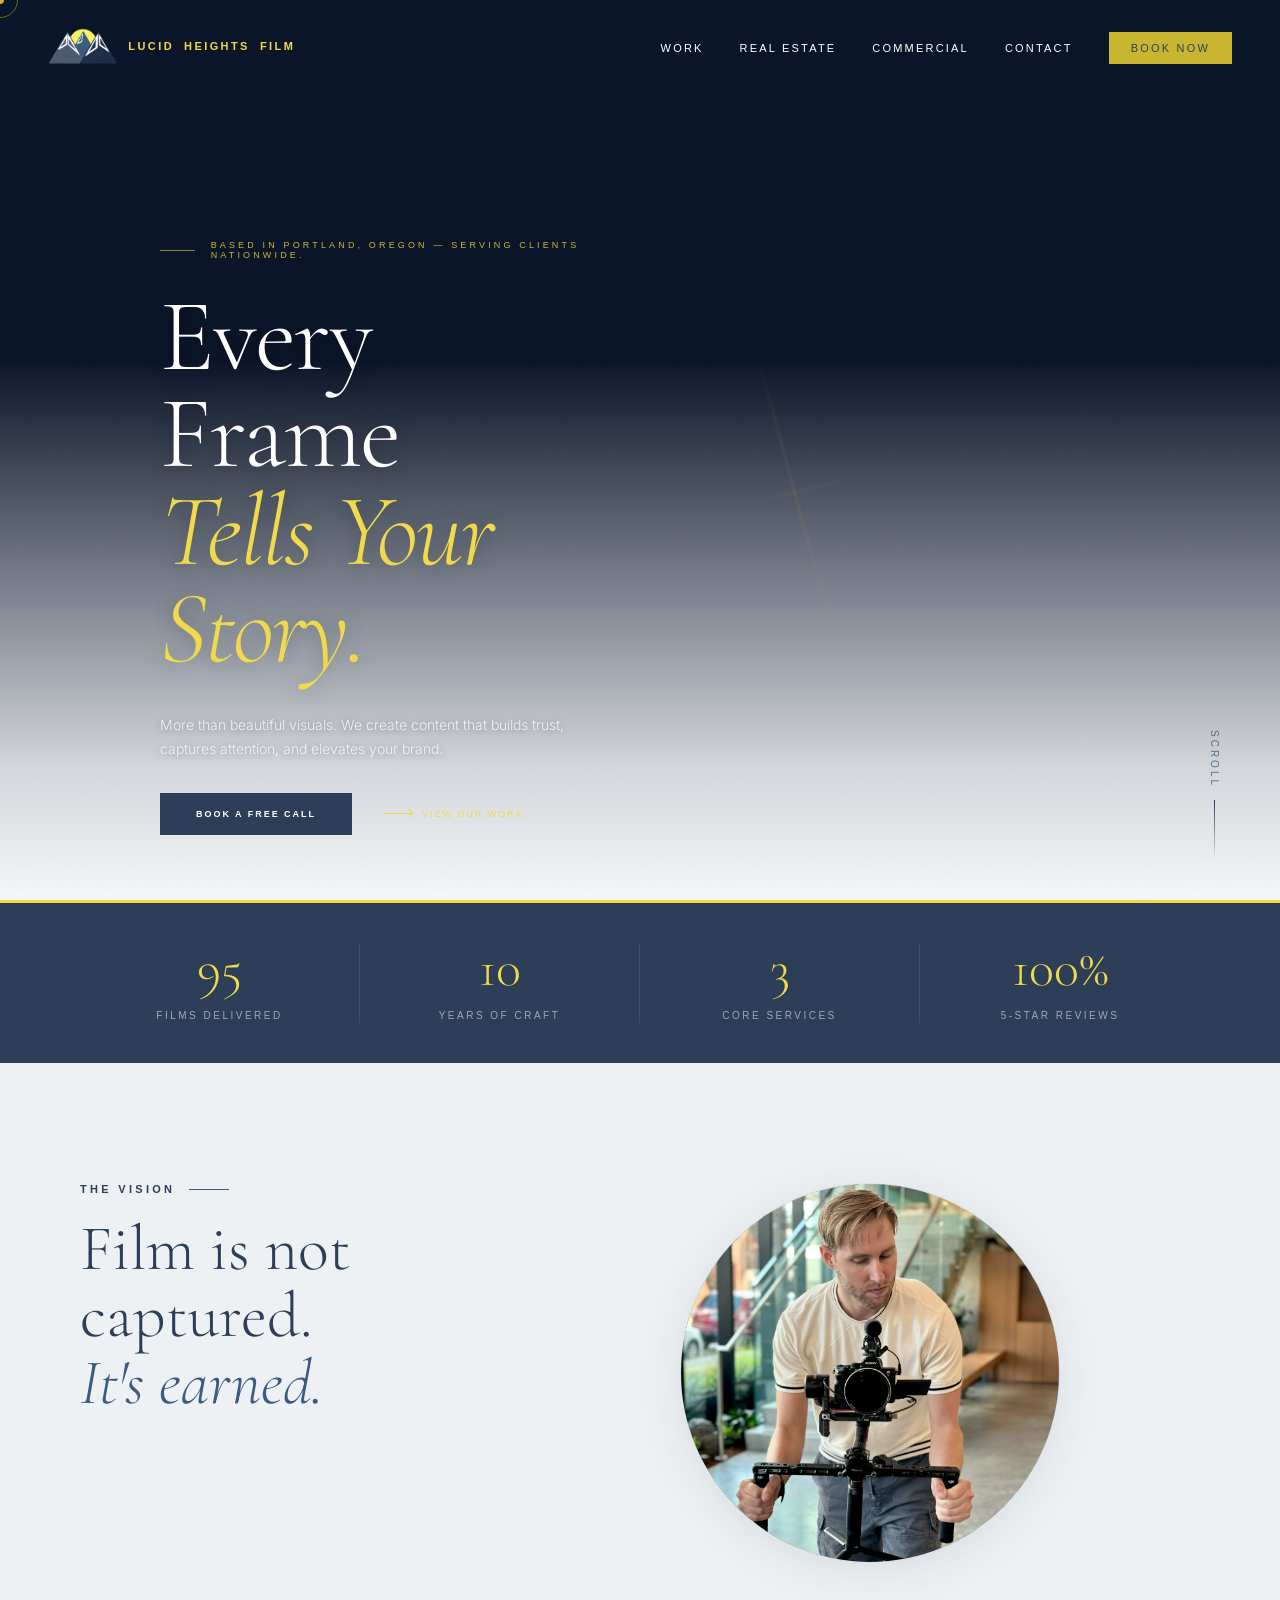
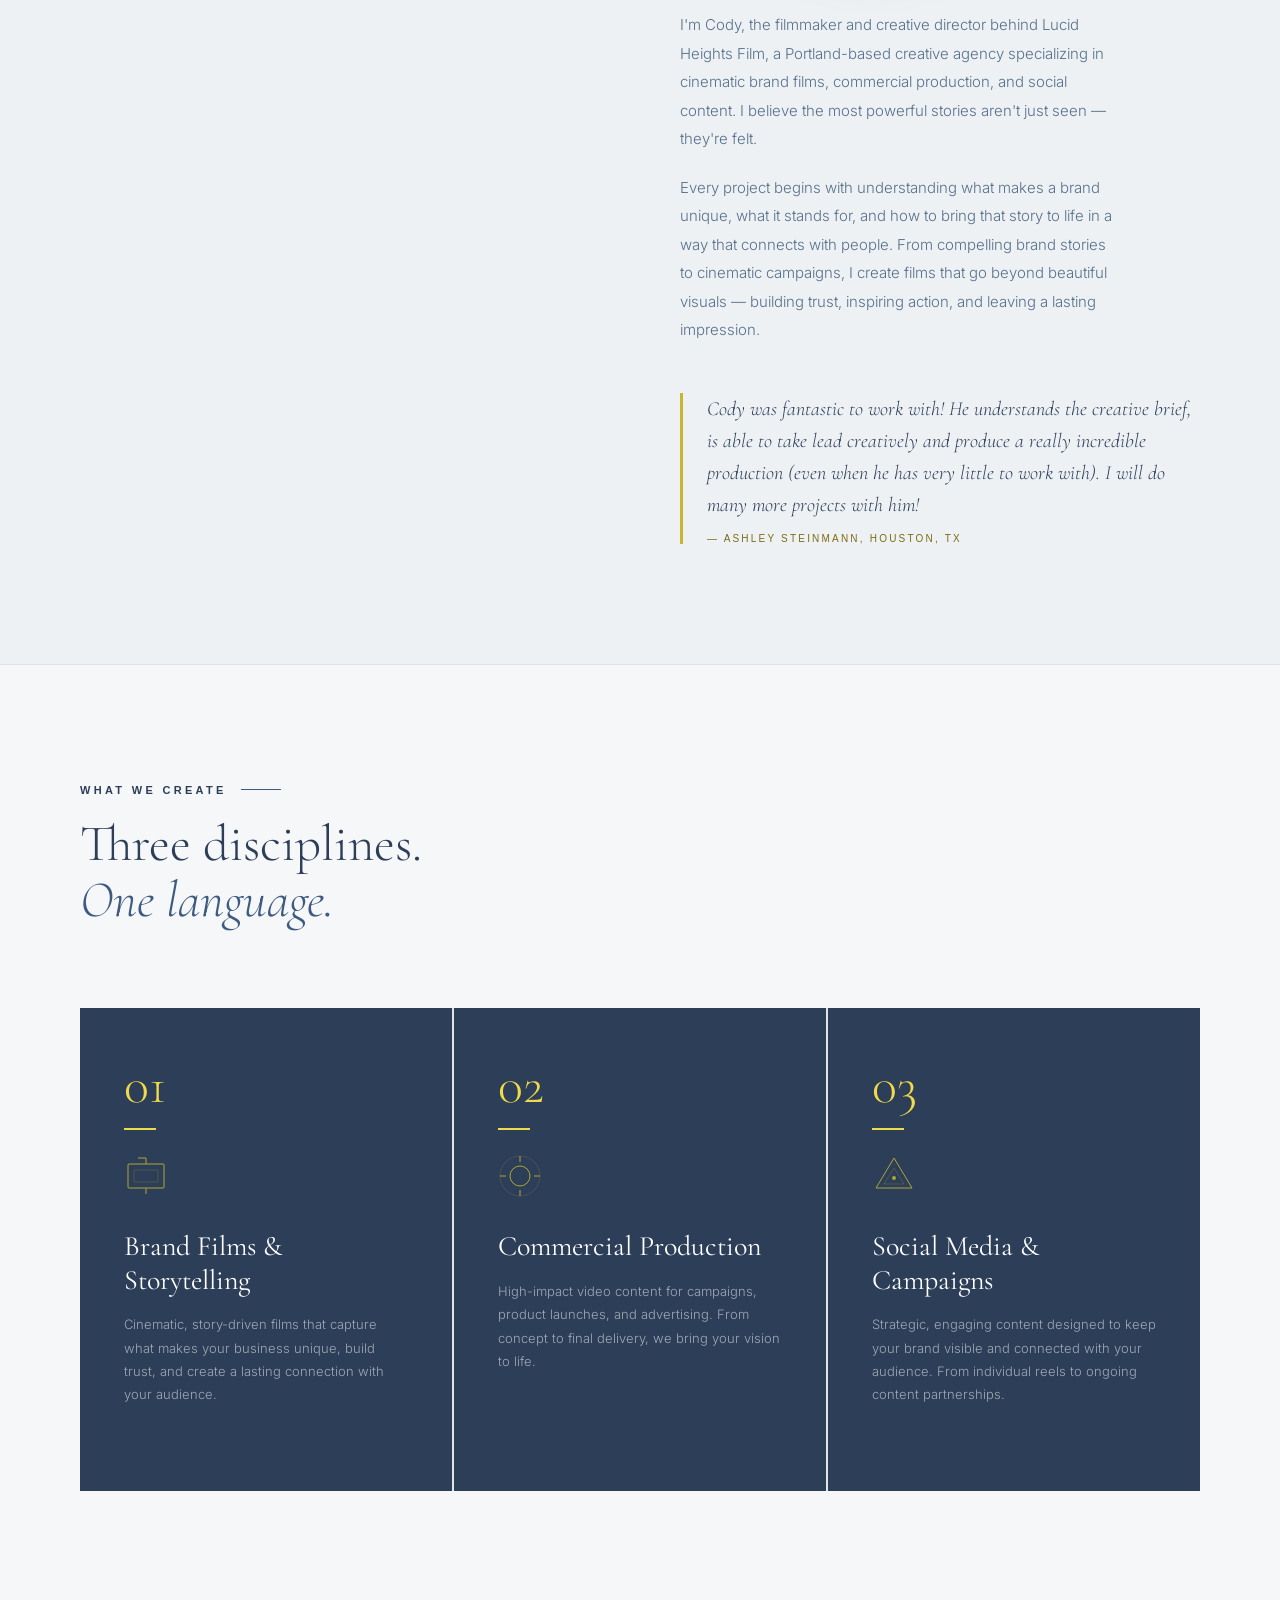
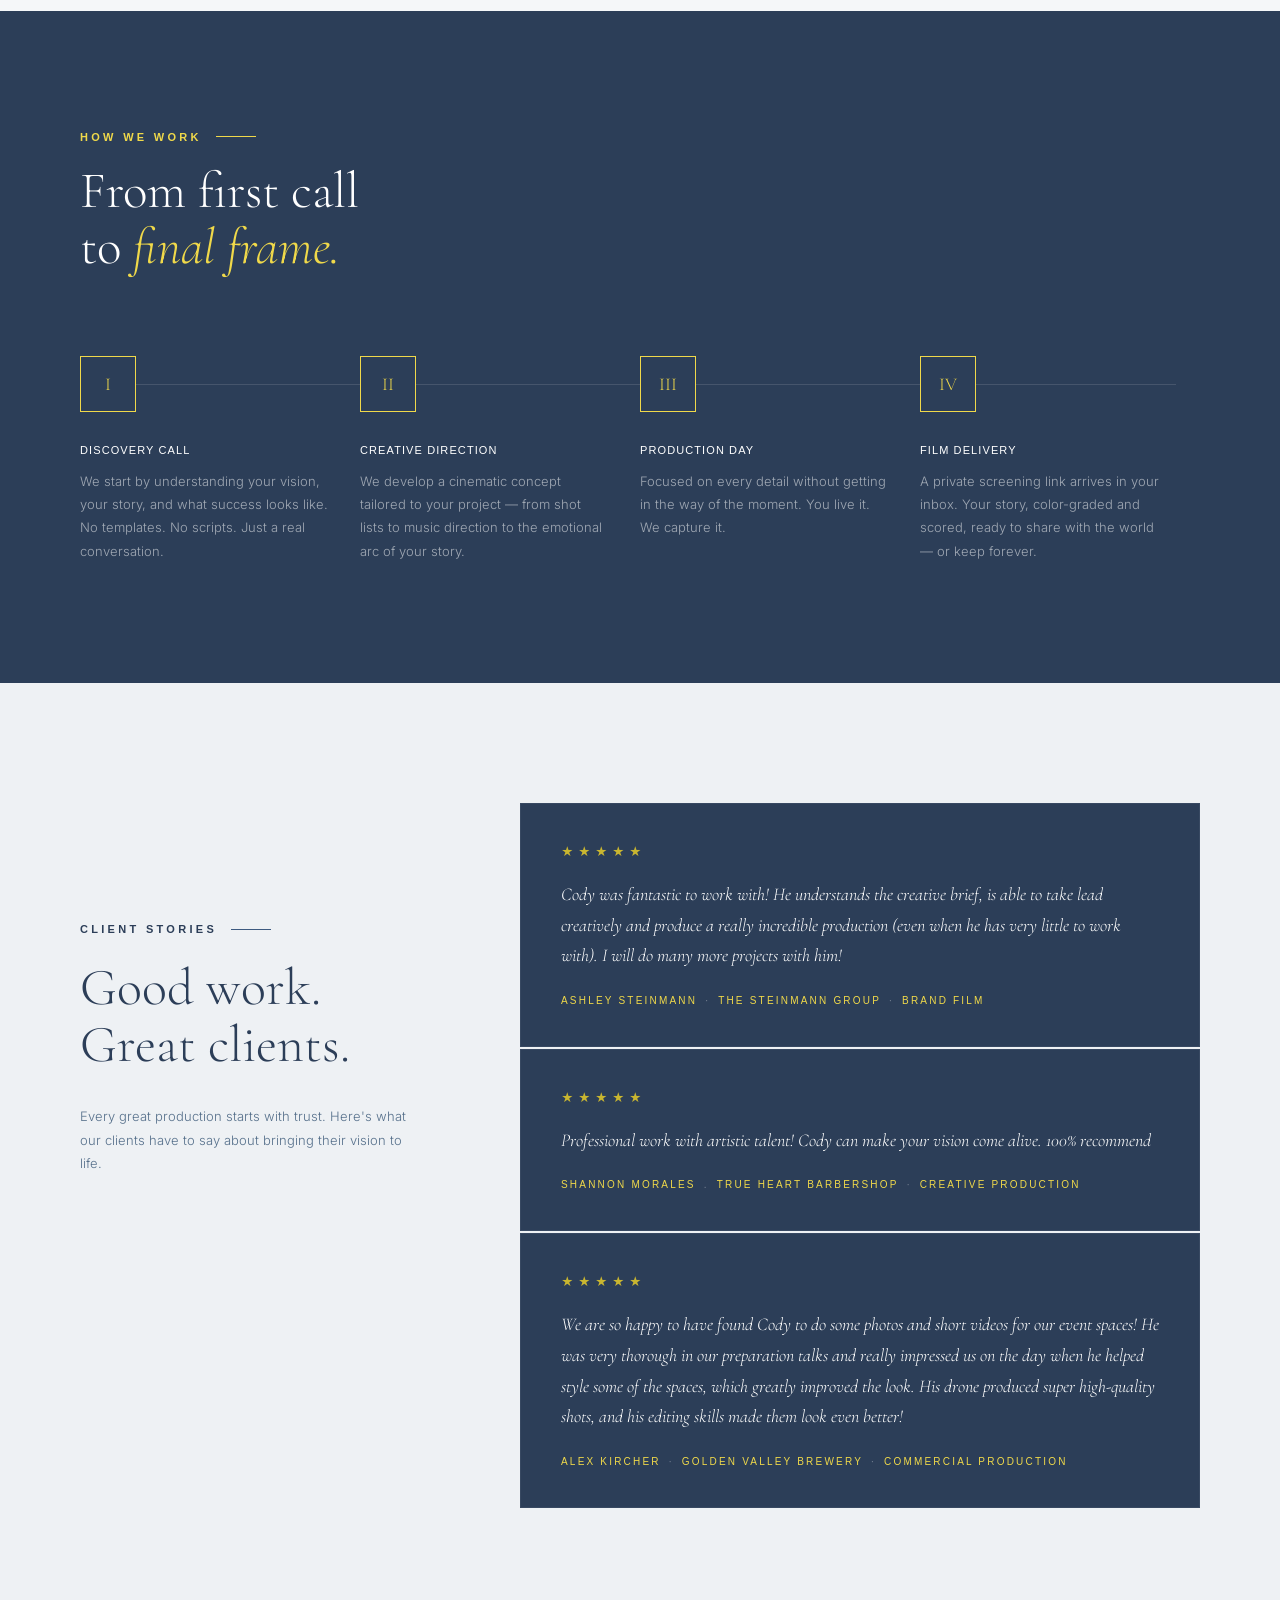
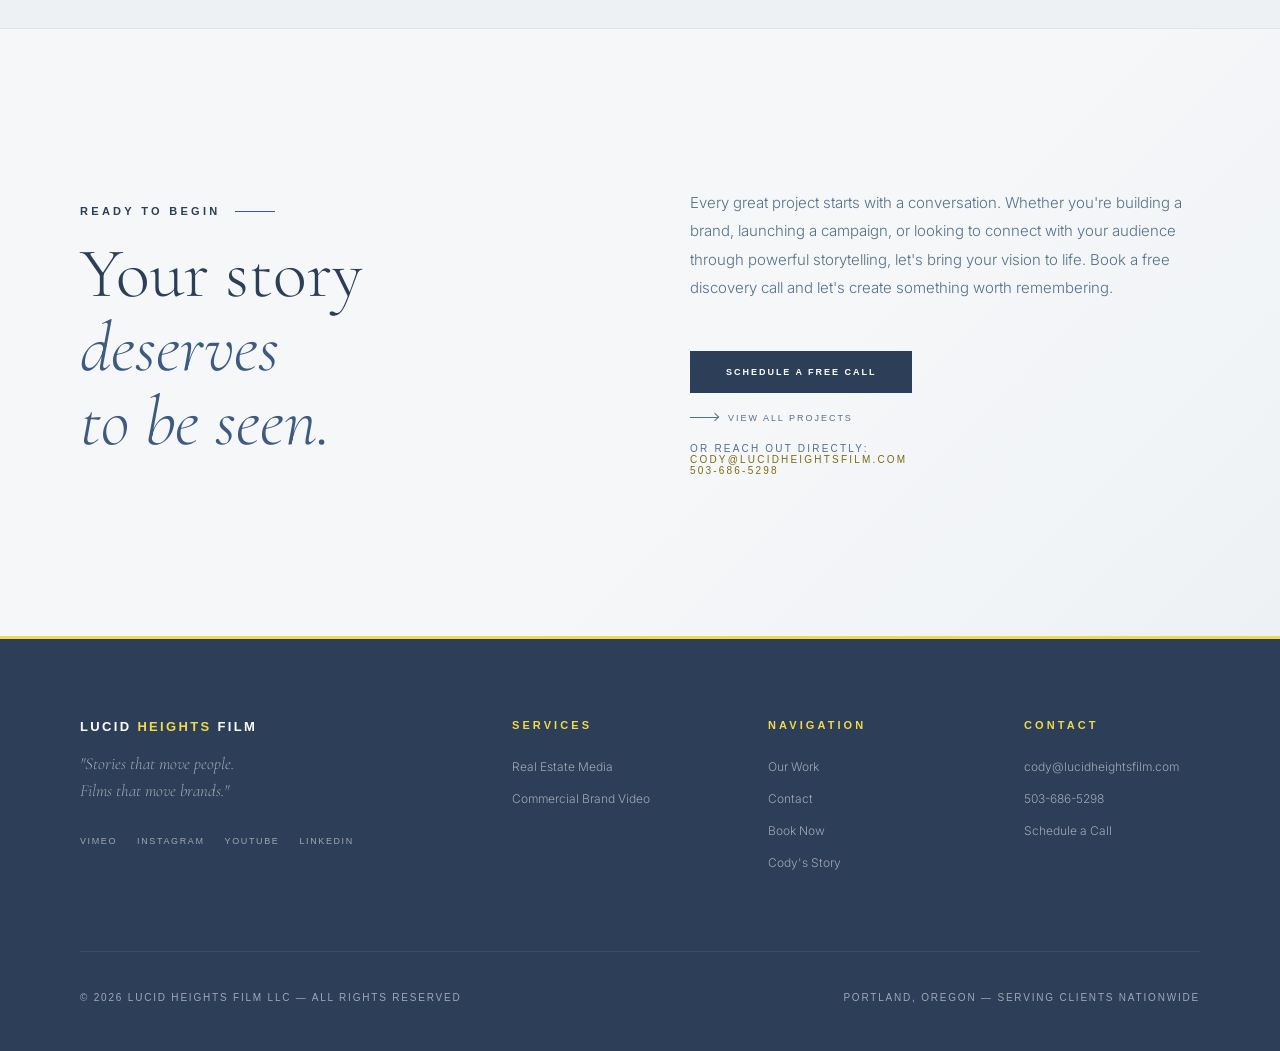
==== commit ea694332: "Remove weddings and links on the home page cards." ====
--- a/index.html
+++ b/index.html
@@ -349,13 +349,11 @@
   }
   .service-card {
     background: var(--navy);
+    display: block;
+    overflow: hidden;
     padding: 52px 44px;
     position: relative;
-    overflow: hidden;
     transition: background 0.3s ease;
-    cursor: pointer;
-    display: block;
-    text-decoration: none;
   }
   .service-card::after {
     content: '';
@@ -494,7 +492,6 @@
   <button class="nav-drawer-close" onclick="document.getElementById('navDrawer').classList.remove('open');document.body.style.overflow='';">✕</button>
   <a href="index.html" onclick="document.getElementById('navDrawer').classList.remove('open');document.body.style.overflow='';">Home</a>
   <a href="work/index.html" onclick="document.getElementById('navDrawer').classList.remove('open');document.body.style.overflow='';">Work</a>
-  <a href="weddings/index.html" onclick="document.getElementById('navDrawer').classList.remove('open');document.body.style.overflow='';">Weddings</a>
   <a href="commercial/index.html" onclick="document.getElementById('navDrawer').classList.remove('open');document.body.style.overflow='';">Commercial</a>
   <a href="realestate/index.html" onclick="document.getElementById('navDrawer').classList.remove('open');document.body.style.overflow='';">Real Estate</a>
   <a href="contact/index.html" onclick="document.getElementById('navDrawer').classList.remove('open');document.body.style.overflow='';">Contact</a>
@@ -592,7 +589,7 @@
     </div>
   </div>
   <div class="services-grid">
-    <a href="realestate/index.html" class="service-card fade-in fade-in-delay-1">
+    <div class="service-card fade-in fade-in-delay-1">
       <span class="service-num">01</span>
       <div class="service-bar"></div>
       <svg class="service-icon" viewBox="0 0 44 44" fill="none" xmlns="http://www.w3.org/2000/svg">
@@ -605,8 +602,8 @@
       <h3 class="service-name">Brand Films & Storytelling</h3>
       <p class="service-desc">Cinematic, story-driven films that capture what makes your business unique, build trust, and create a lasting connection with your audience.</p>
       
-    </a>
-    <a href="weddings/index.html" class="service-card fade-in fade-in-delay-2">
+    </div>
+    <div class="service-card fade-in fade-in-delay-2">
       <span class="service-num">02</span>
       <div class="service-bar"></div>
       <svg class="service-icon" viewBox="0 0 44 44" fill="none" xmlns="http://www.w3.org/2000/svg">
@@ -620,8 +617,8 @@
       <h3 class="service-name">Commercial Production</h3>
       <p class="service-desc">High-impact video content for campaigns, product launches, and advertising. From concept to final delivery, we bring your vision to life.</p>
       
-    </a>    
-    <a href="commercial/index.html" class="service-card fade-in fade-in-delay-3">
+    </div>    
+    <div class="service-card fade-in fade-in-delay-3">
       <span class="service-num">03</span>
       <div class="service-bar"></div>
       <svg class="service-icon" viewBox="0 0 44 44" fill="none" xmlns="http://www.w3.org/2000/svg">
@@ -632,7 +629,7 @@
       <h3 class="service-name">Social Media & Campaigns</h3>
       <p class="service-desc">Strategic, engaging content designed to keep your brand visible and connected with your audience. From individual reels to ongoing content partnerships.</p>
     
-    </a>
+    </div>
   </div>
 </section>
 
@@ -732,7 +729,6 @@
       <p class="footer-col-title">Services</p>
       <ul>
         <li><a href="realestate/index.html">Real Estate Media</a></li>
-        <li><a href="weddings/index.html">Wedding Films</a></li>
         <li><a href="commercial/index.html">Commercial Brand Video</a></li>
       </ul>
     </div>
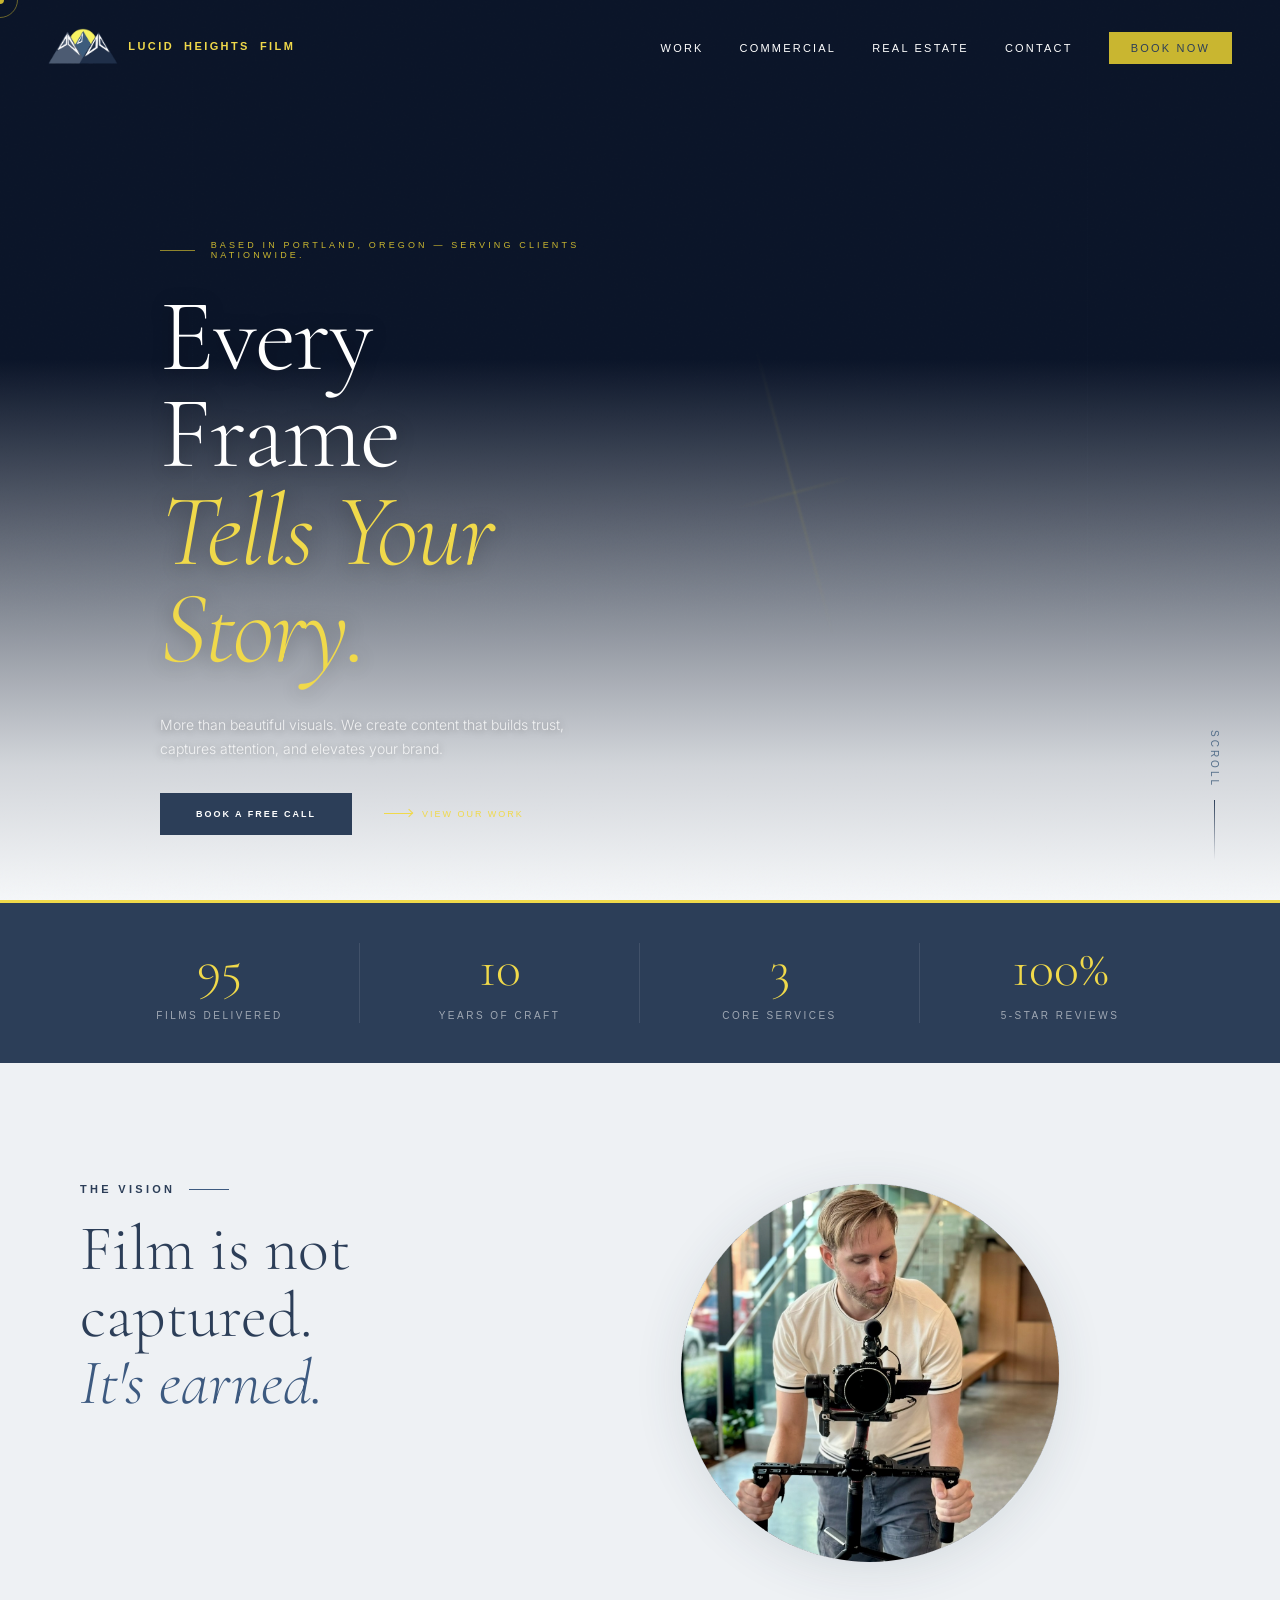
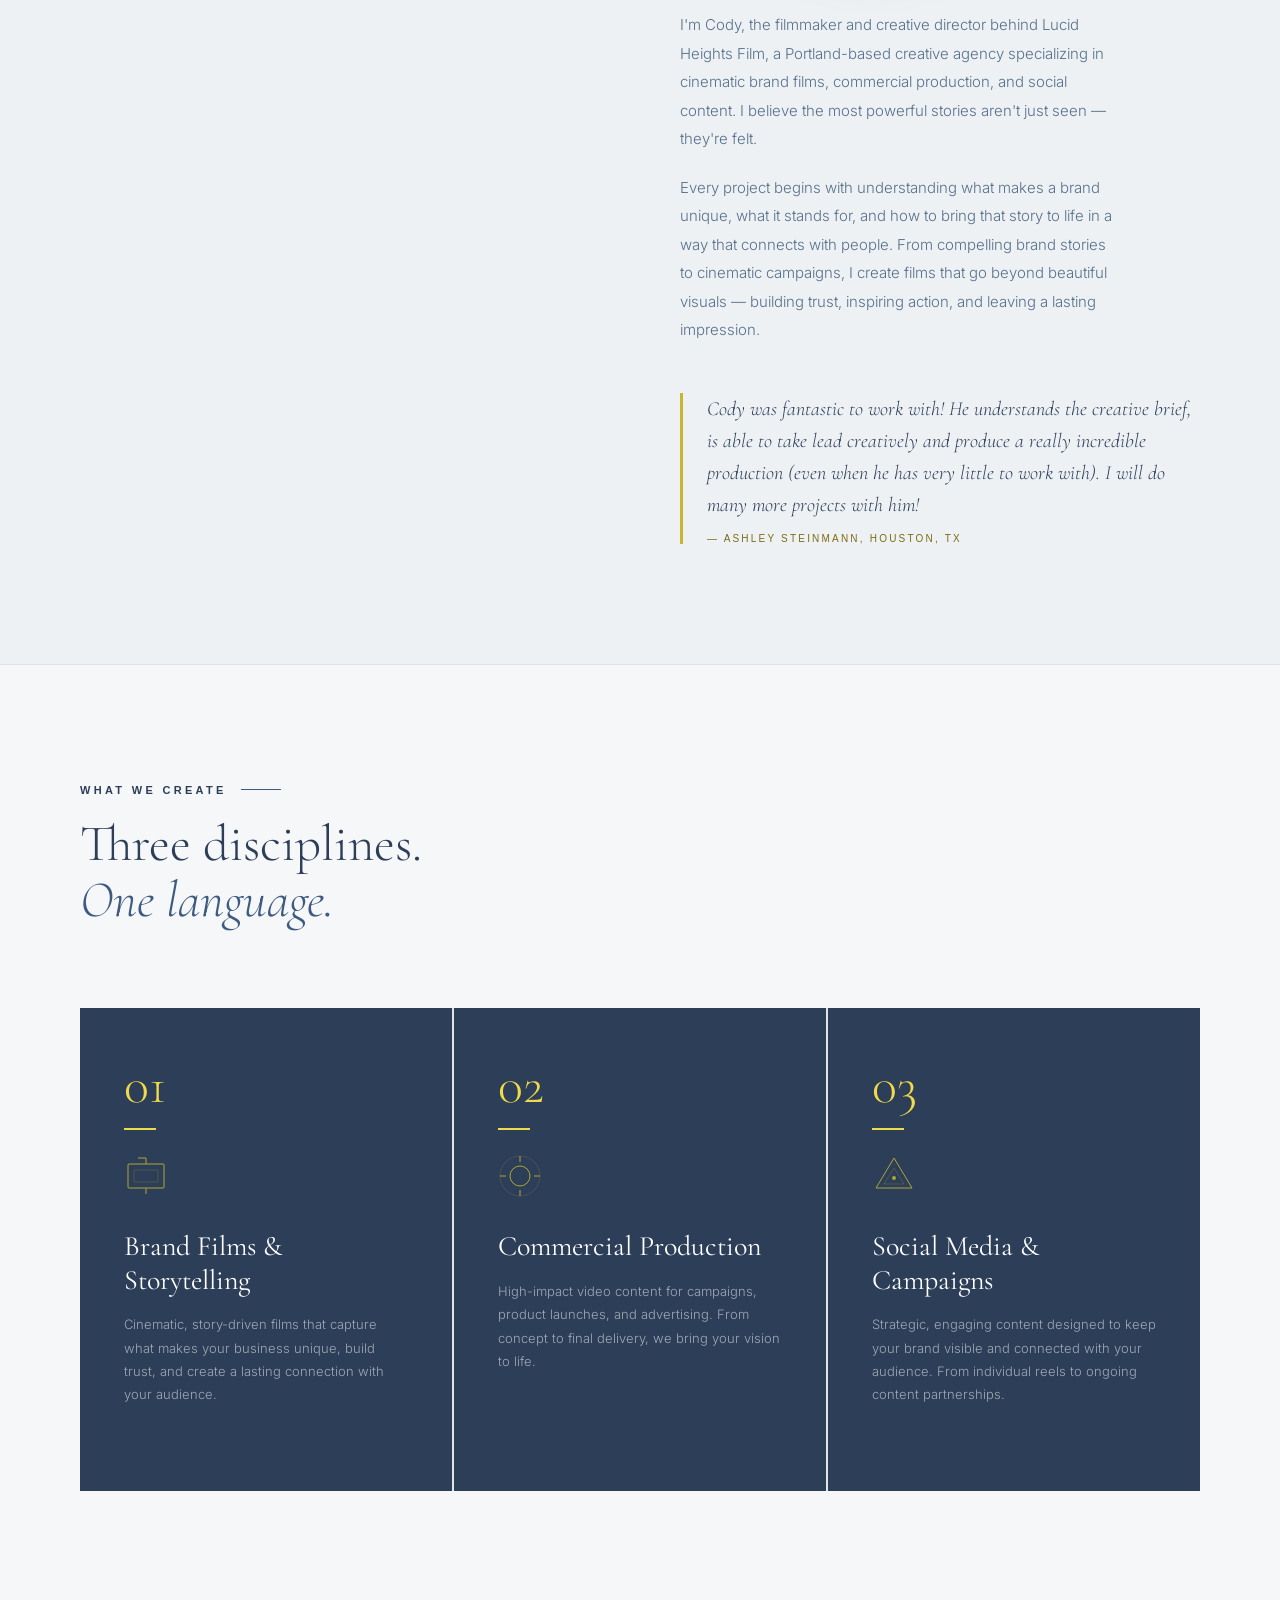
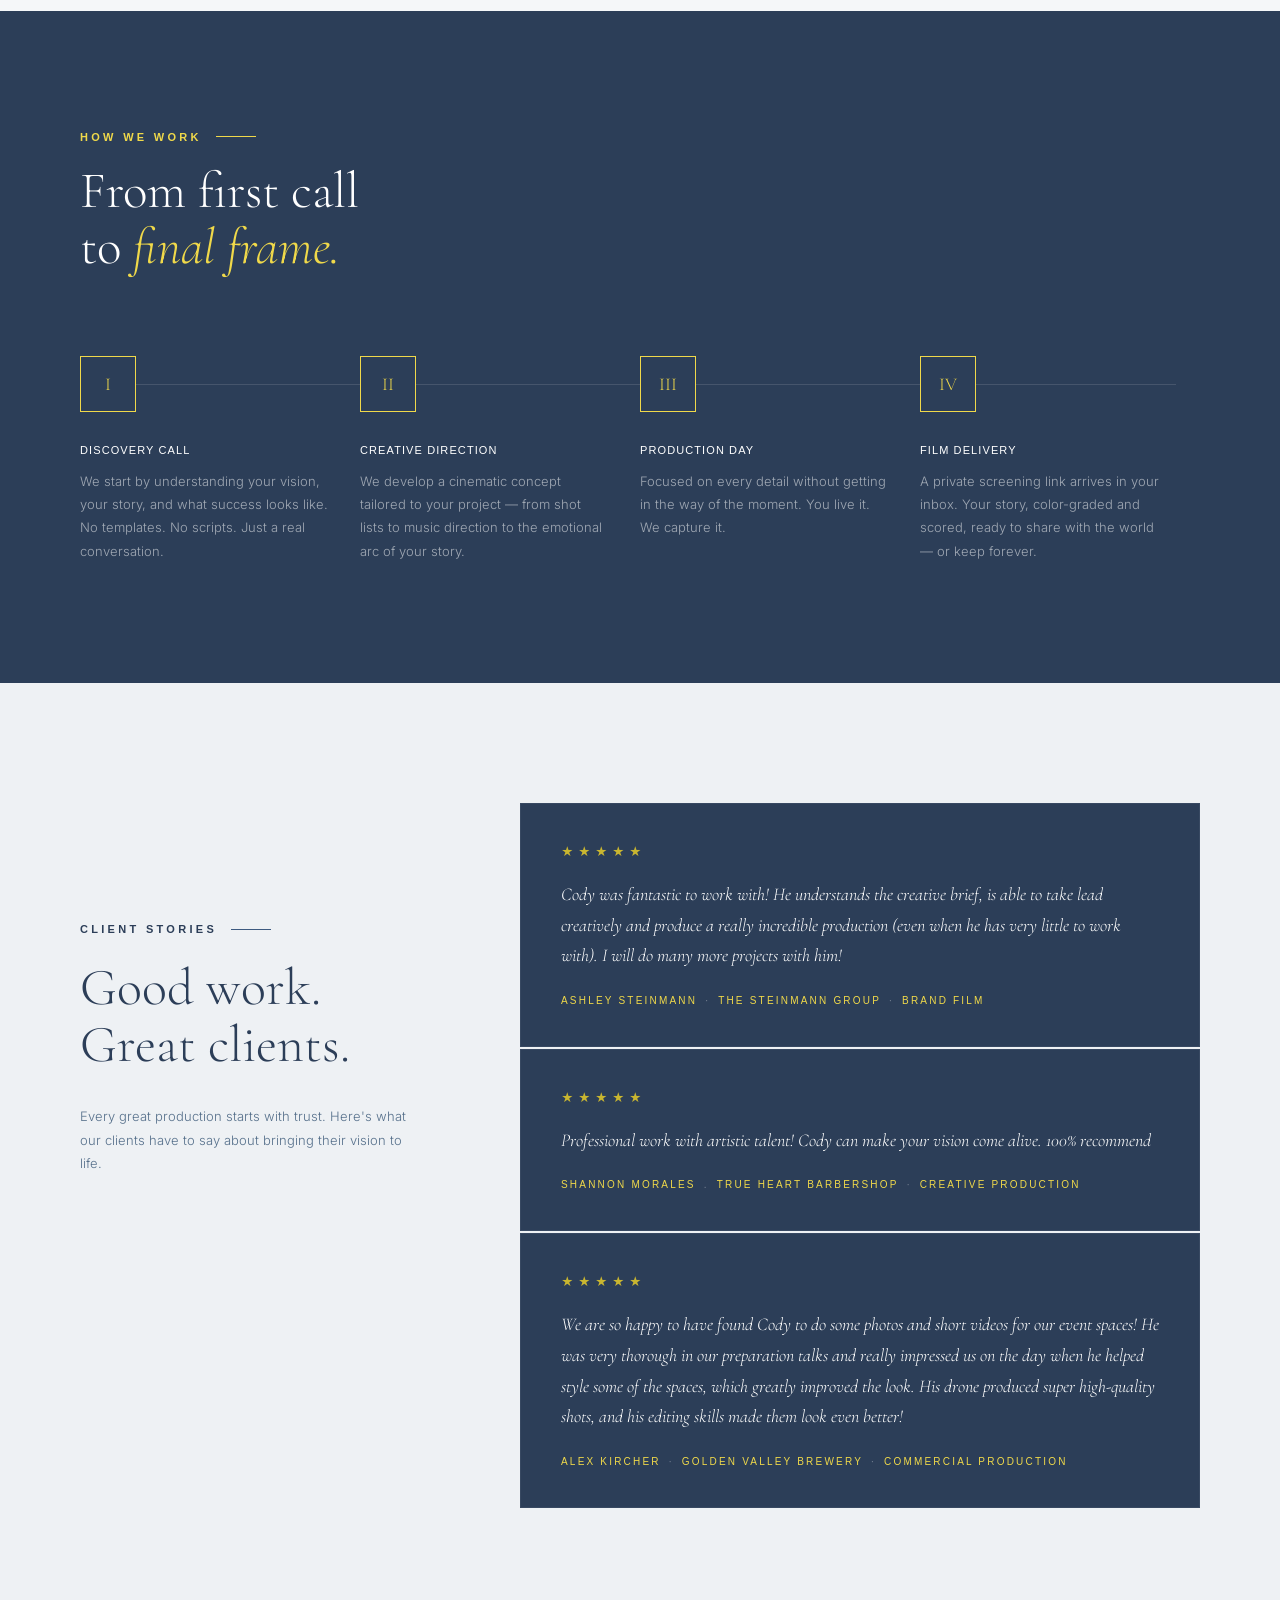
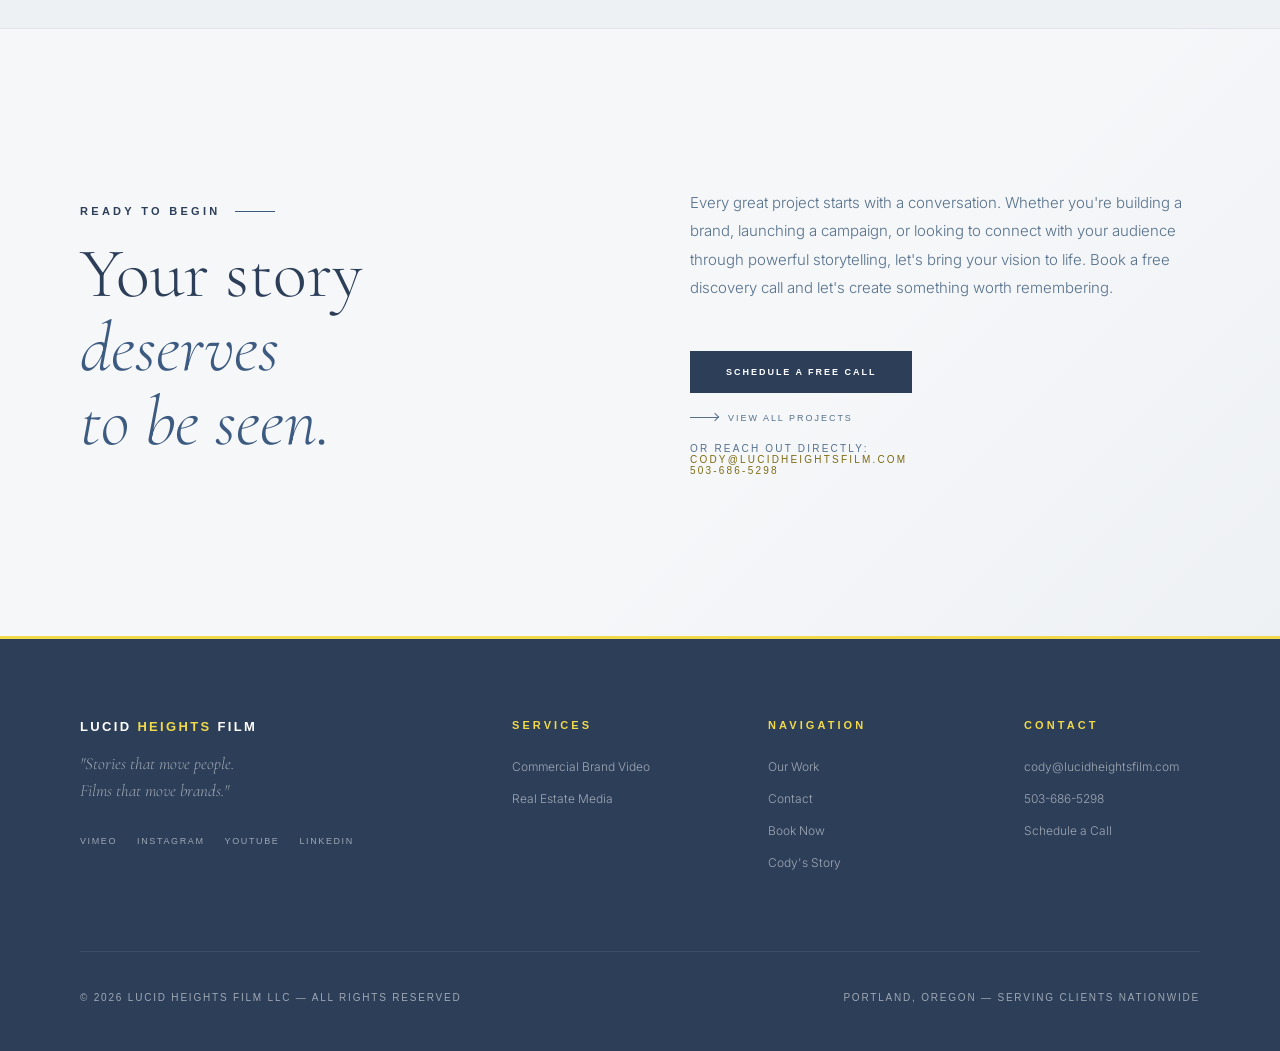
==== commit b6301df5: "Update Nav" ====
--- a/index.html
+++ b/index.html
@@ -728,8 +728,8 @@
     <div class="footer-col">
       <p class="footer-col-title">Services</p>
       <ul>
+        <li><a href="commercial/index.html">Commercial Brand Video</a></li>
         <li><a href="realestate/index.html">Real Estate Media</a></li>
-        <li><a href="commercial/index.html">Commercial Brand Video</a></li>
       </ul>
     </div>
     <div class="footer-col">
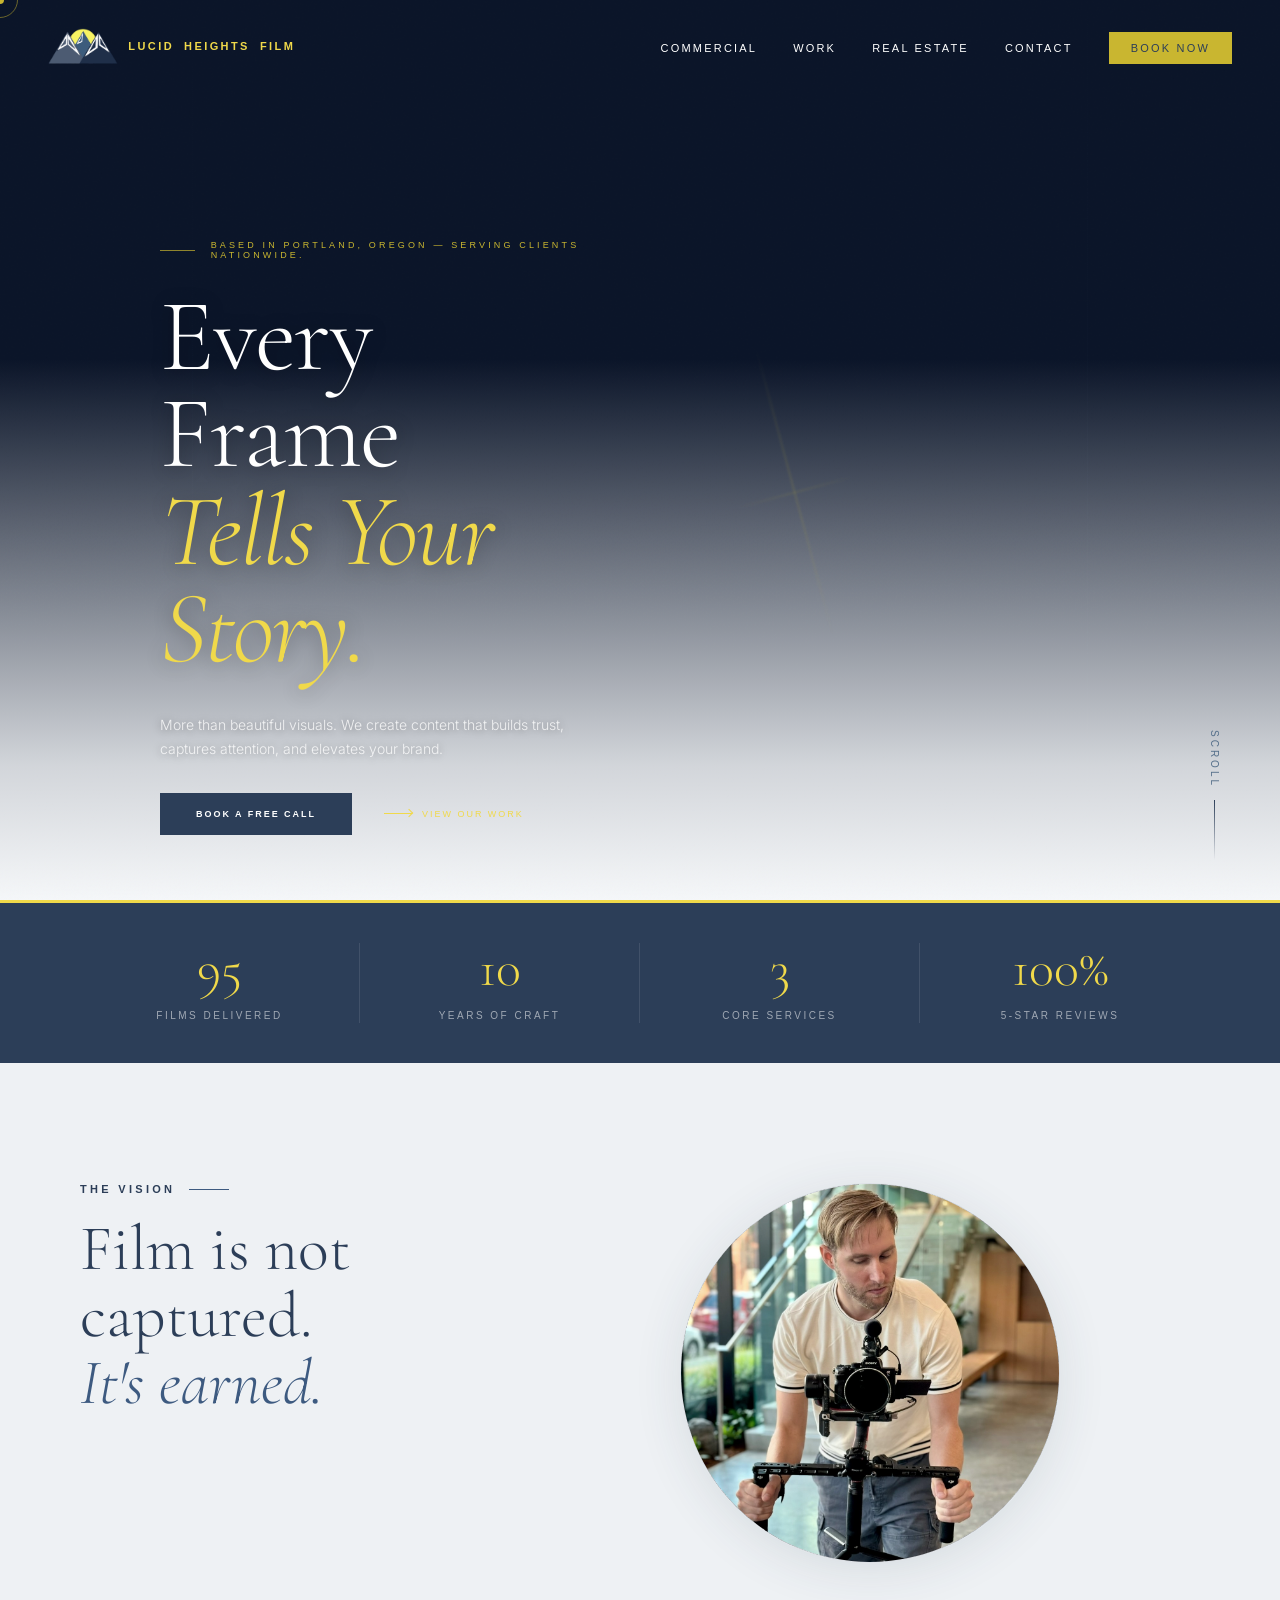
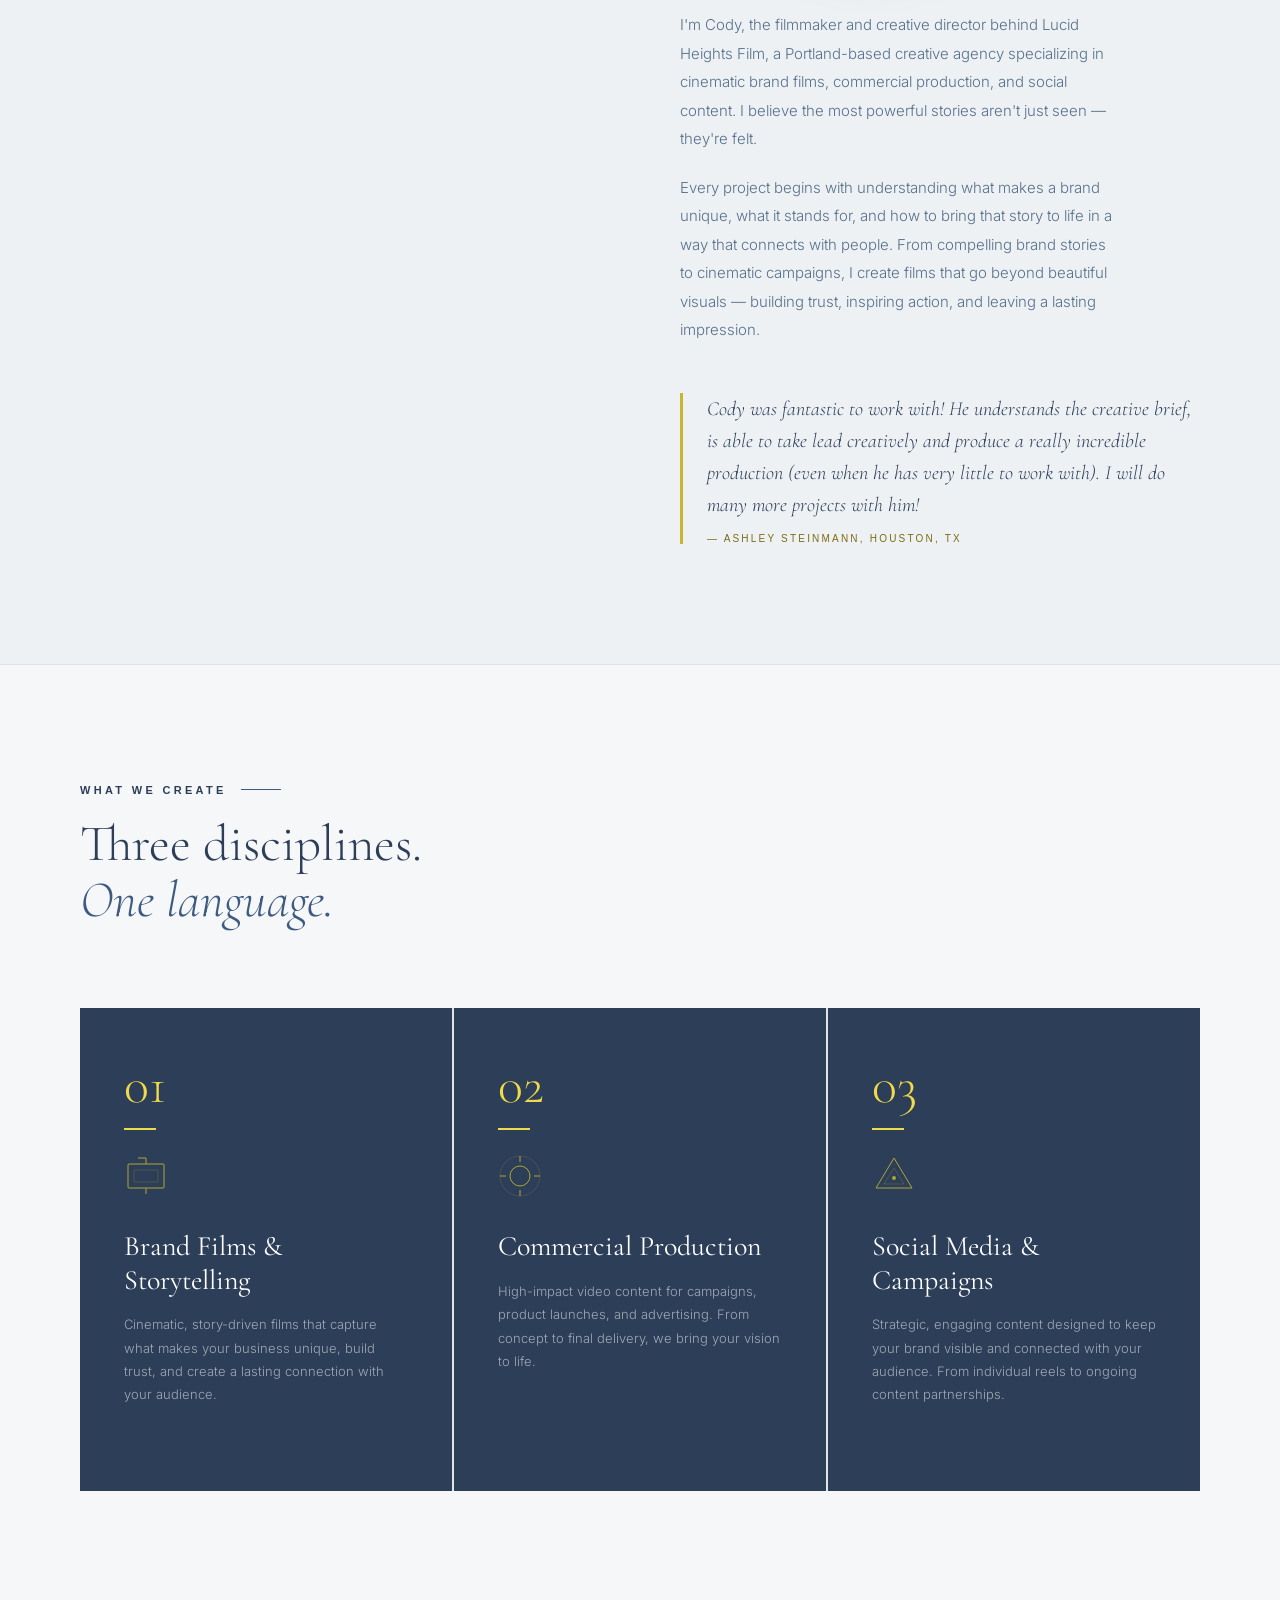
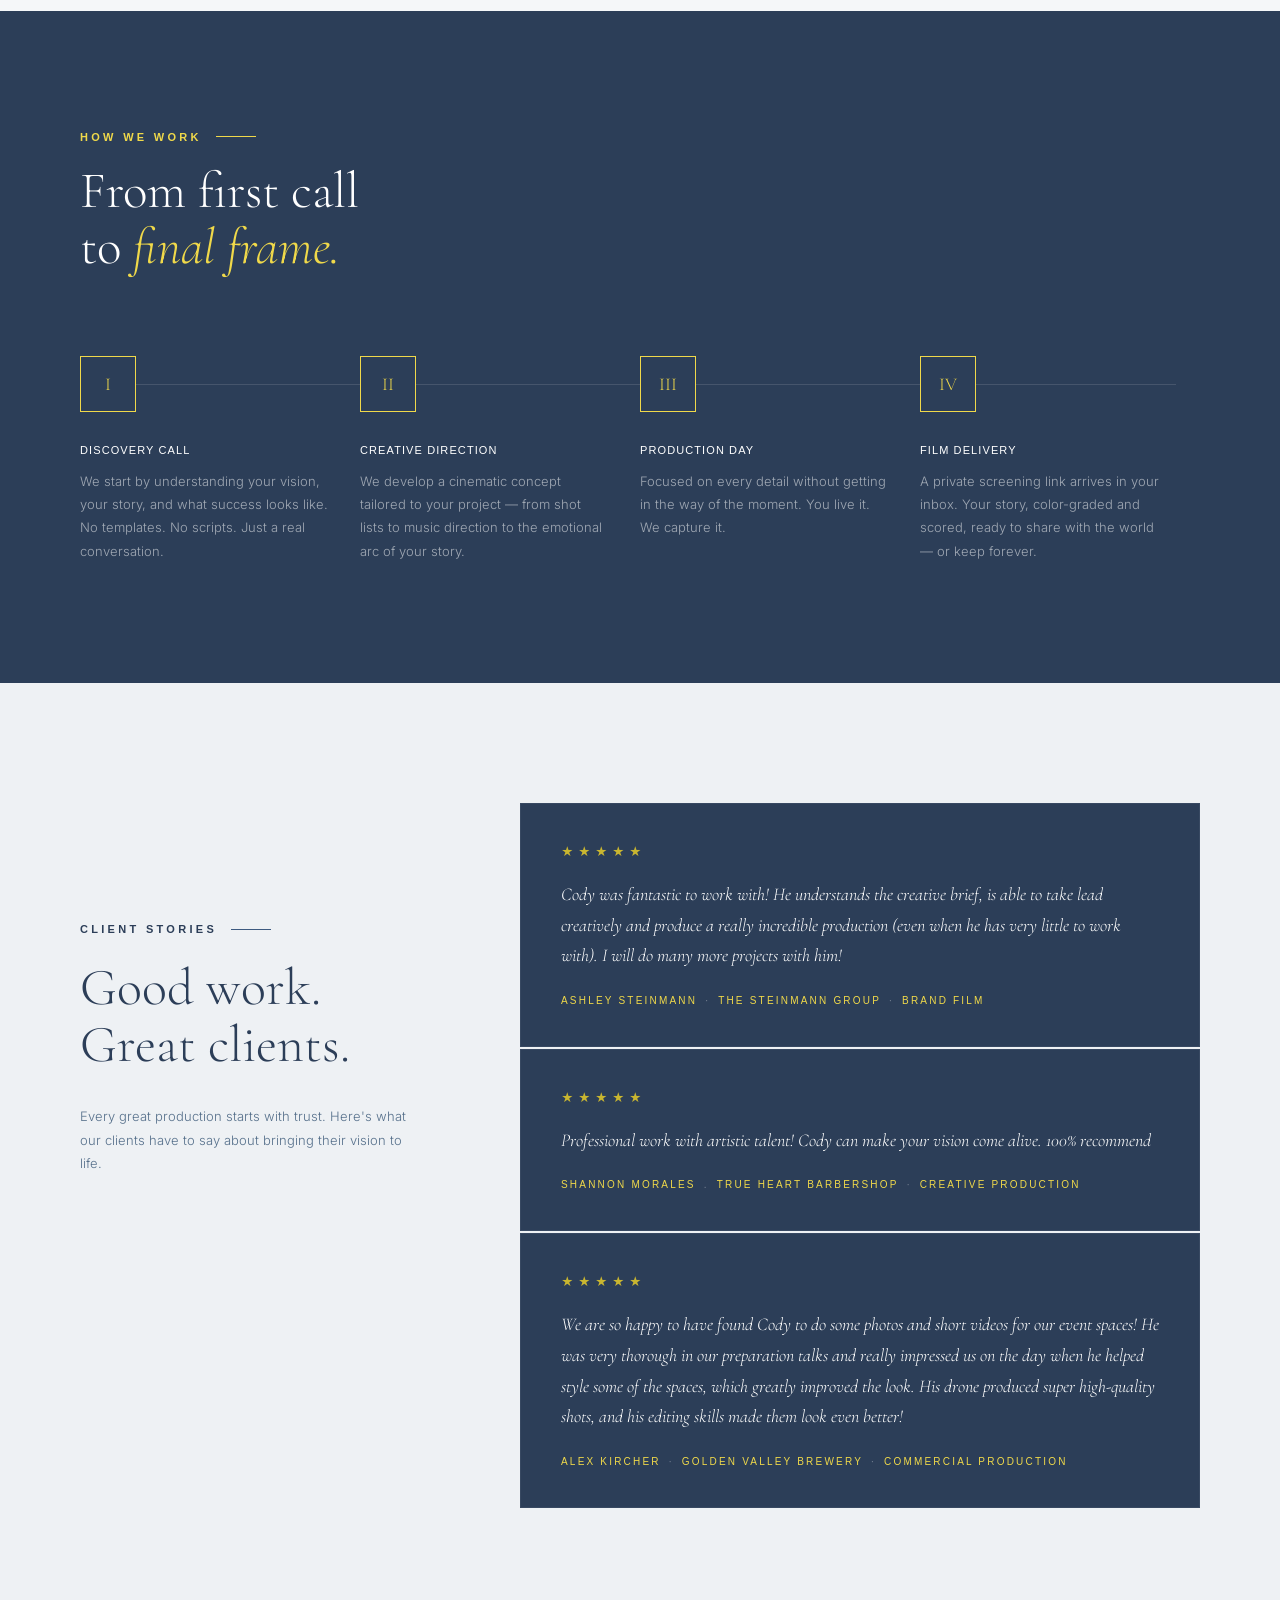
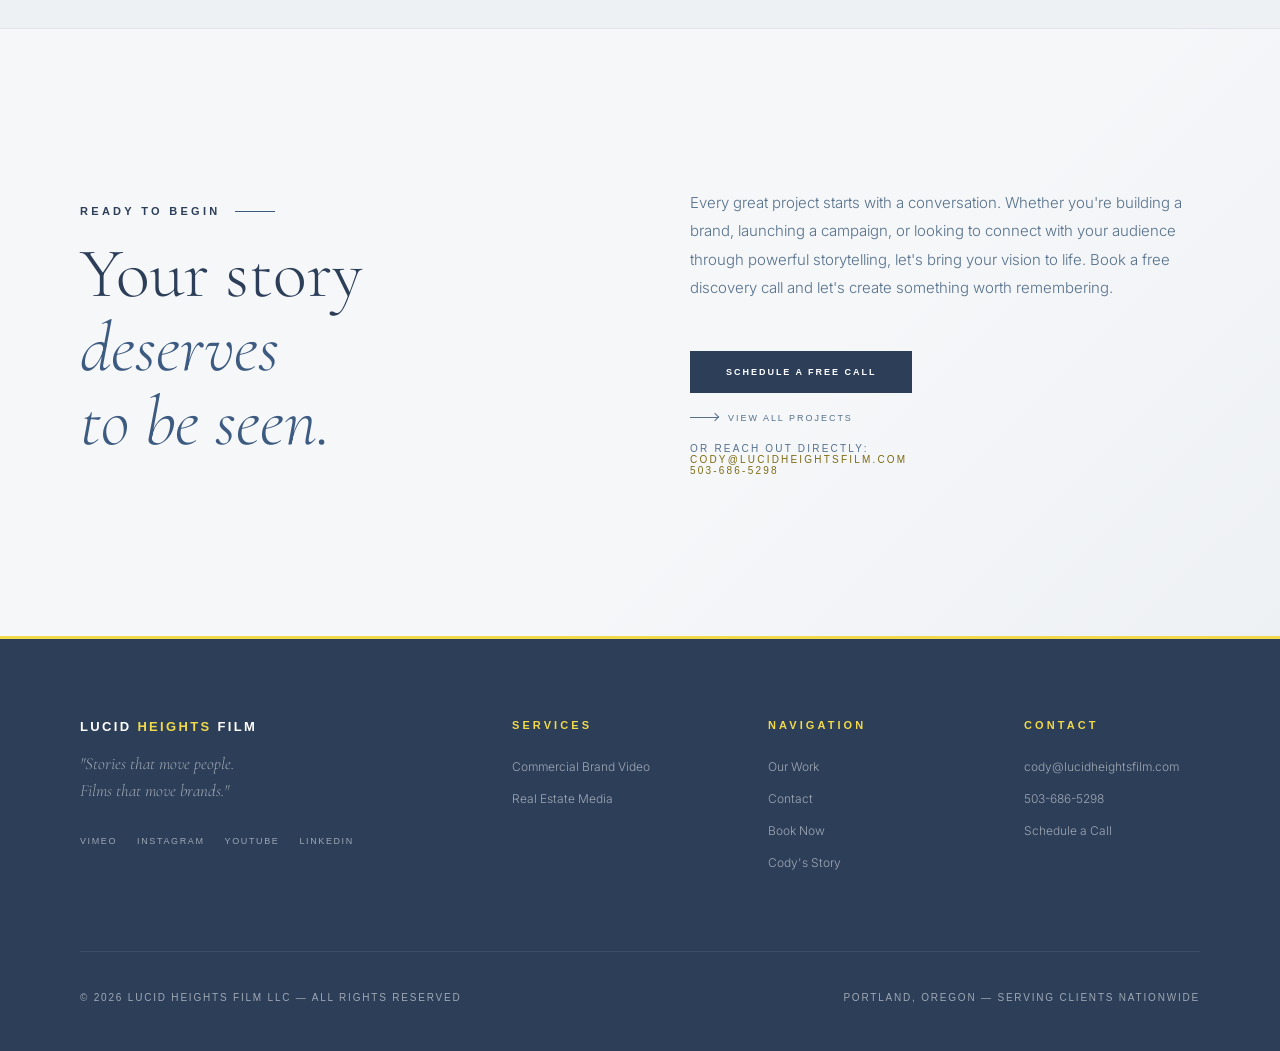
==== commit 65f38403: "Update to resolve GTM issues." ====
--- a/index.html
+++ b/index.html
@@ -11,8 +11,59 @@
 </script>
 <meta charset="UTF-8">
 <meta name="viewport" content="width=device-width, initial-scale=1.0">
-<title>Portland Video & Photo Production | Lucid Heights Film</title>
-<meta name="description" content="Lucid Heights Film is a Portland-based creative production company specializing in commercial video, brand films, professional photography, and aerial cinematography.">
+<title>Portland Video Production &amp; Brand Films | Lucid Heights Film</title>
+<meta name="description" content="Portland, Oregon video production company creating commercial videos, brand films, and social content that help businesses connect with their audience.">
+<link rel="canonical" href="https://lucidheightsfilm.com/">
+<meta property="og:type" content="website">
+<meta property="og:site_name" content="Lucid Heights Film">
+<meta property="og:title" content="Portland Video Production &amp; Brand Films | Lucid Heights Film">
+<meta property="og:description" content="Portland, Oregon video production company creating commercial videos, brand films, and social content that help businesses connect with their audience.">
+<meta property="og:url" content="https://lucidheightsfilm.com/">
+<meta property="og:image" content="https://lucidheightsfilm.com/assets/images/commercial-restaurant-patio-red-umbrellas.jpg">
+<meta property="og:locale" content="en_US">
+<meta name="twitter:card" content="summary_large_image">
+<script type="application/ld+json">
+{
+  "@context": "https://schema.org",
+  "@graph": [
+    {
+      "@id": "https://lucidheightsfilm.com/#website",
+      "@type": "WebSite",
+      "name": "Lucid Heights Film",
+      "publisher": { "@id": "https://lucidheightsfilm.com/#business" },
+      "url": "https://lucidheightsfilm.com/"
+    },
+    {
+      "@id": "https://lucidheightsfilm.com/#business",
+      "@type": "ProfessionalService",
+      "address": {
+        "@type": "PostalAddress",
+        "addressCountry": "US",
+        "addressLocality": "Portland",
+        "addressRegion": "OR"
+      },
+      "areaServed": [
+        { "@type": "City", "name": "Portland, Oregon" },
+        { "@type": "Country", "name": "United States" }
+      ],
+      "description": "Portland, Oregon video production company creating commercial videos, brand films, and social content that help businesses connect with their audience.",
+      "email": "cody@lucidheightsfilm.com",
+      "image": "https://lucidheightsfilm.com/assets/images/commercial-restaurant-patio-red-umbrellas.jpg",
+      "legalName": "Lucid Heights Film LLC",
+      "logo": "https://lucidheightsfilm.com/assets/logo/LucidHeightsLogo_1350X880.png",
+      "name": "Lucid Heights Film",
+      "sameAs": [
+        "https://vimeo.com/lucidheightsfilm",
+        "https://www.instagram.com/lucidheightsfilm/",
+        "https://www.youtube.com/lucidheight",
+        "https://www.linkedin.com/in/lucidheightsfilm/"
+      ],
+      "telephone": "+1-503-686-5298",
+      "url": "https://lucidheightsfilm.com/"
+    }
+  ]
+}
+</script>
 <link rel="preconnect" href="https://fonts.googleapis.com">
 <link rel="preconnect" href="https://fonts.gstatic.com" crossorigin>
 
@@ -475,11 +526,10 @@
     Lucid <span>Heights</span> Film <span class="nav-agency">| Creative Agency</span>
   </a>
   <ul class="nav-links">
+    <li><a href="commercial/index.html">Commercial</a></li>
     <li><a href="work/index.html">Work</a></li>
-    <li><a href="#services">Services</a></li>
-    <li><a href="#about">About</a></li>
-    <li><a href="#testimonials">Stories</a></li>
-    <li><a href="../contact/index.html">Contact</a></li>
+    <li><a href="realestate/index.html">Real Estate</a></li>
+    <li><a href="contact/index.html">Contact</a></li>
     <li><a href="https://calendar.app.google/xi4P4kTHmmL9mt7w9" target="_blank" class="nav-cta">Begin Your Film</a></li>
   </ul>
   <button class="menu-toggle" aria-label="Menu" onclick="document.getElementById('navDrawer').classList.add('open');document.body.style.overflow='hidden';">
@@ -491,8 +541,8 @@
 <div class="nav-drawer" id="navDrawer">
   <button class="nav-drawer-close" onclick="document.getElementById('navDrawer').classList.remove('open');document.body.style.overflow='';">✕</button>
   <a href="index.html" onclick="document.getElementById('navDrawer').classList.remove('open');document.body.style.overflow='';">Home</a>
+  <a href="commercial/index.html" onclick="document.getElementById('navDrawer').classList.remove('open');document.body.style.overflow='';">Commercial</a>
   <a href="work/index.html" onclick="document.getElementById('navDrawer').classList.remove('open');document.body.style.overflow='';">Work</a>
-  <a href="commercial/index.html" onclick="document.getElementById('navDrawer').classList.remove('open');document.body.style.overflow='';">Commercial</a>
   <a href="realestate/index.html" onclick="document.getElementById('navDrawer').classList.remove('open');document.body.style.overflow='';">Real Estate</a>
   <a href="contact/index.html" onclick="document.getElementById('navDrawer').classList.remove('open');document.body.style.overflow='';">Contact</a>
   <a href="booknow/index.html" class="drawer-cta" onclick="document.getElementById('navDrawer').classList.remove('open');document.body.style.overflow='';">Book Now</a>
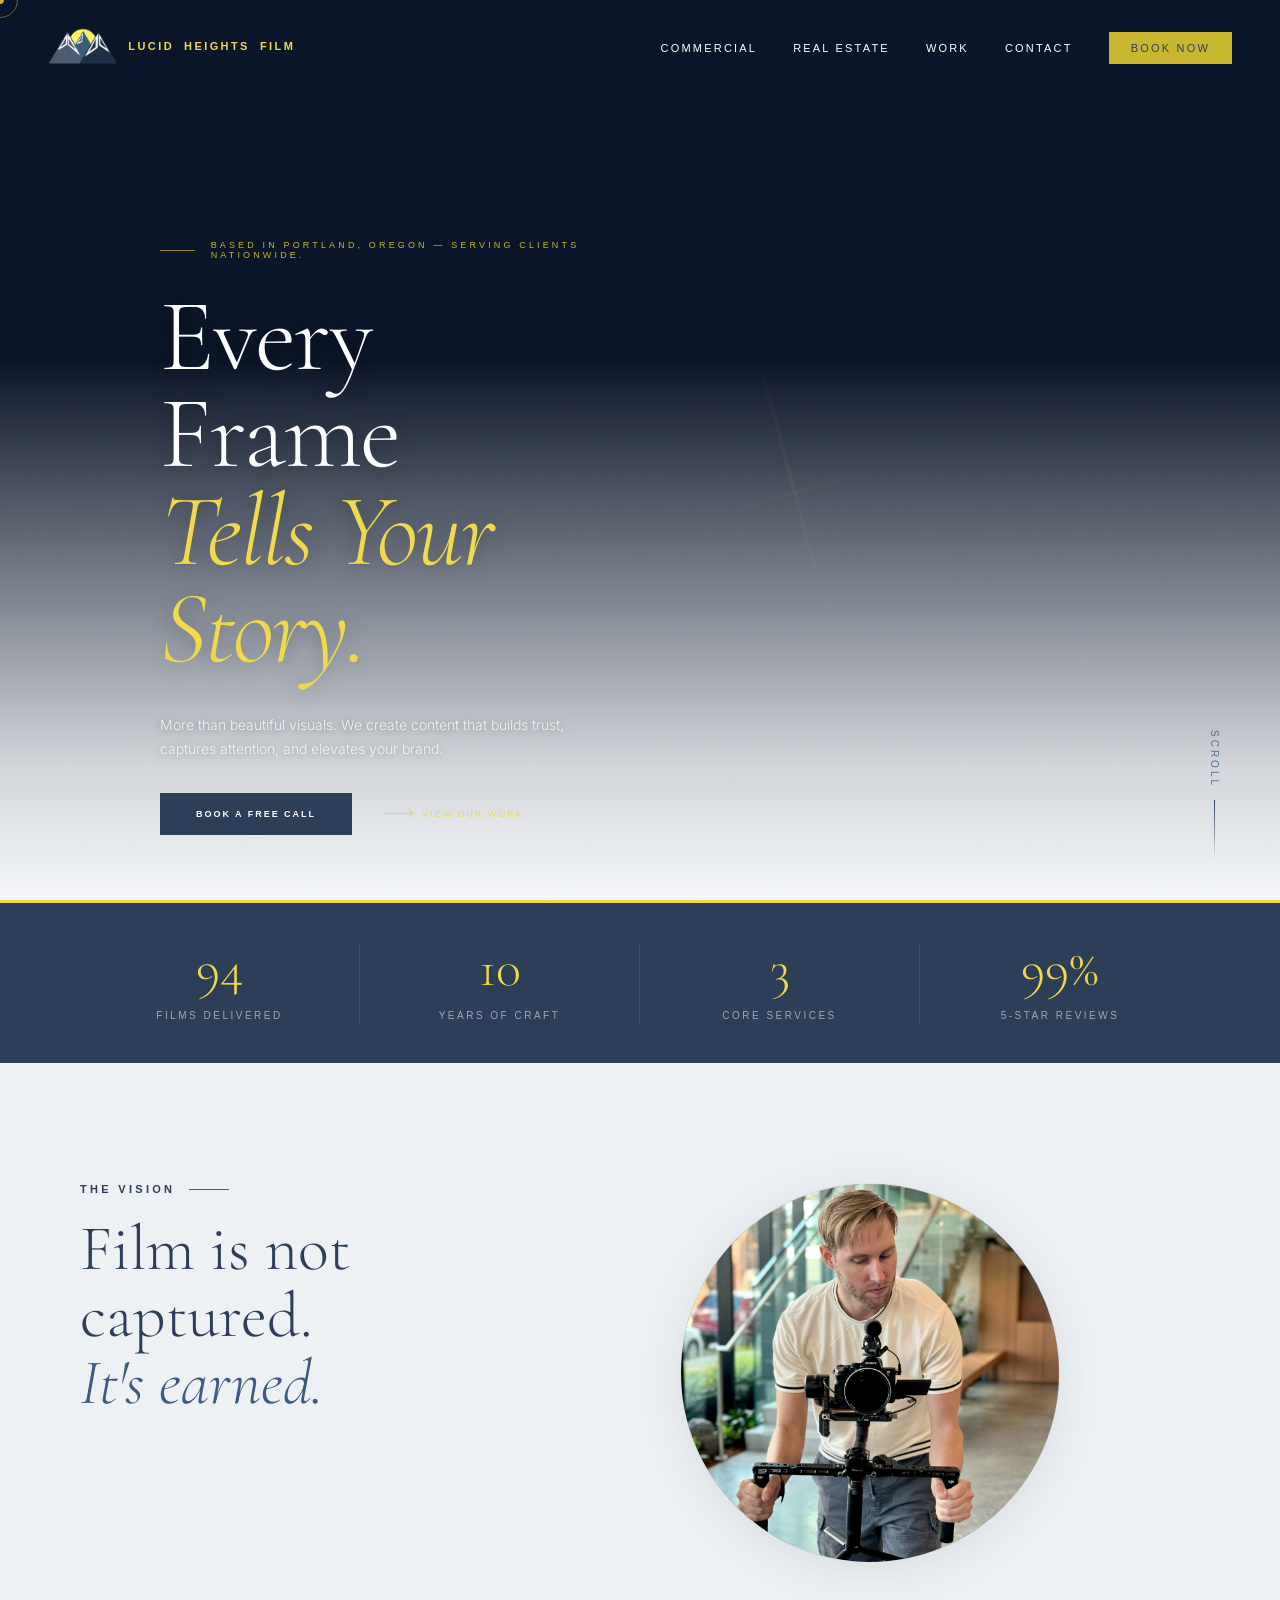
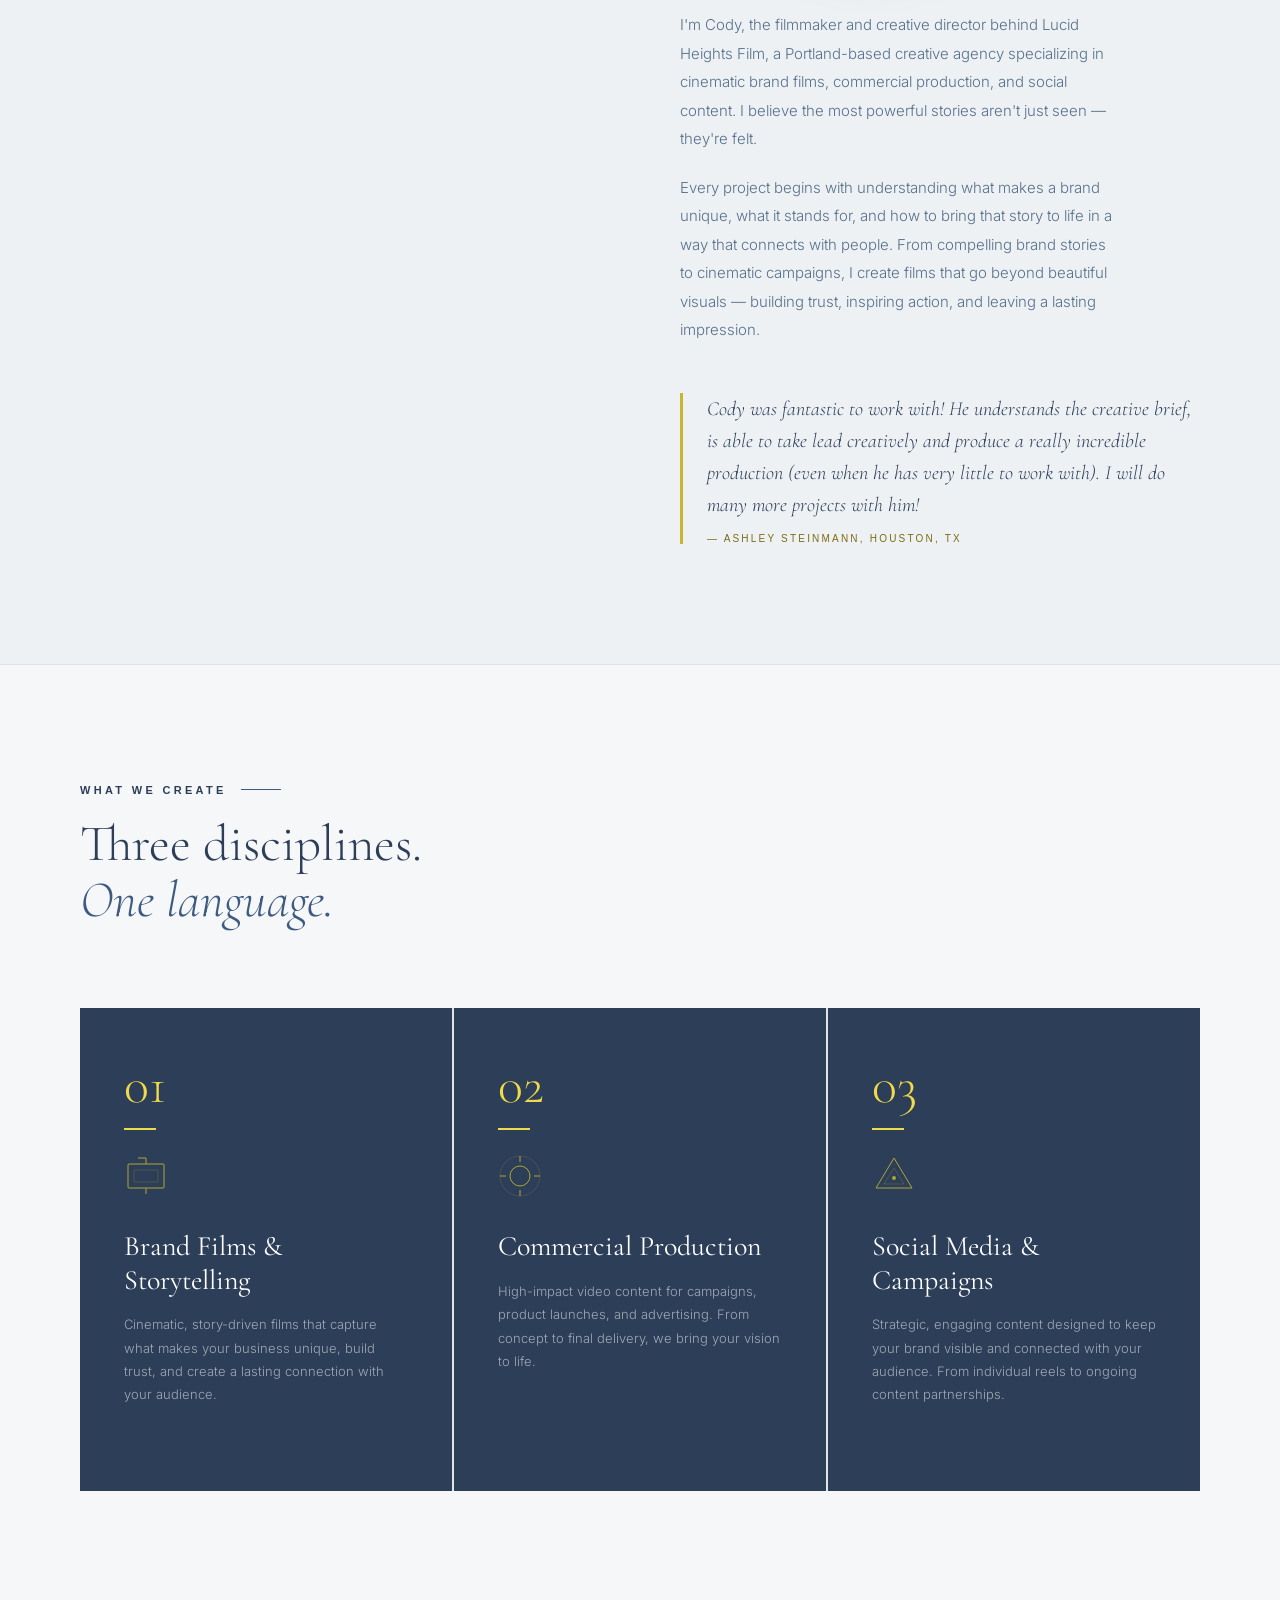
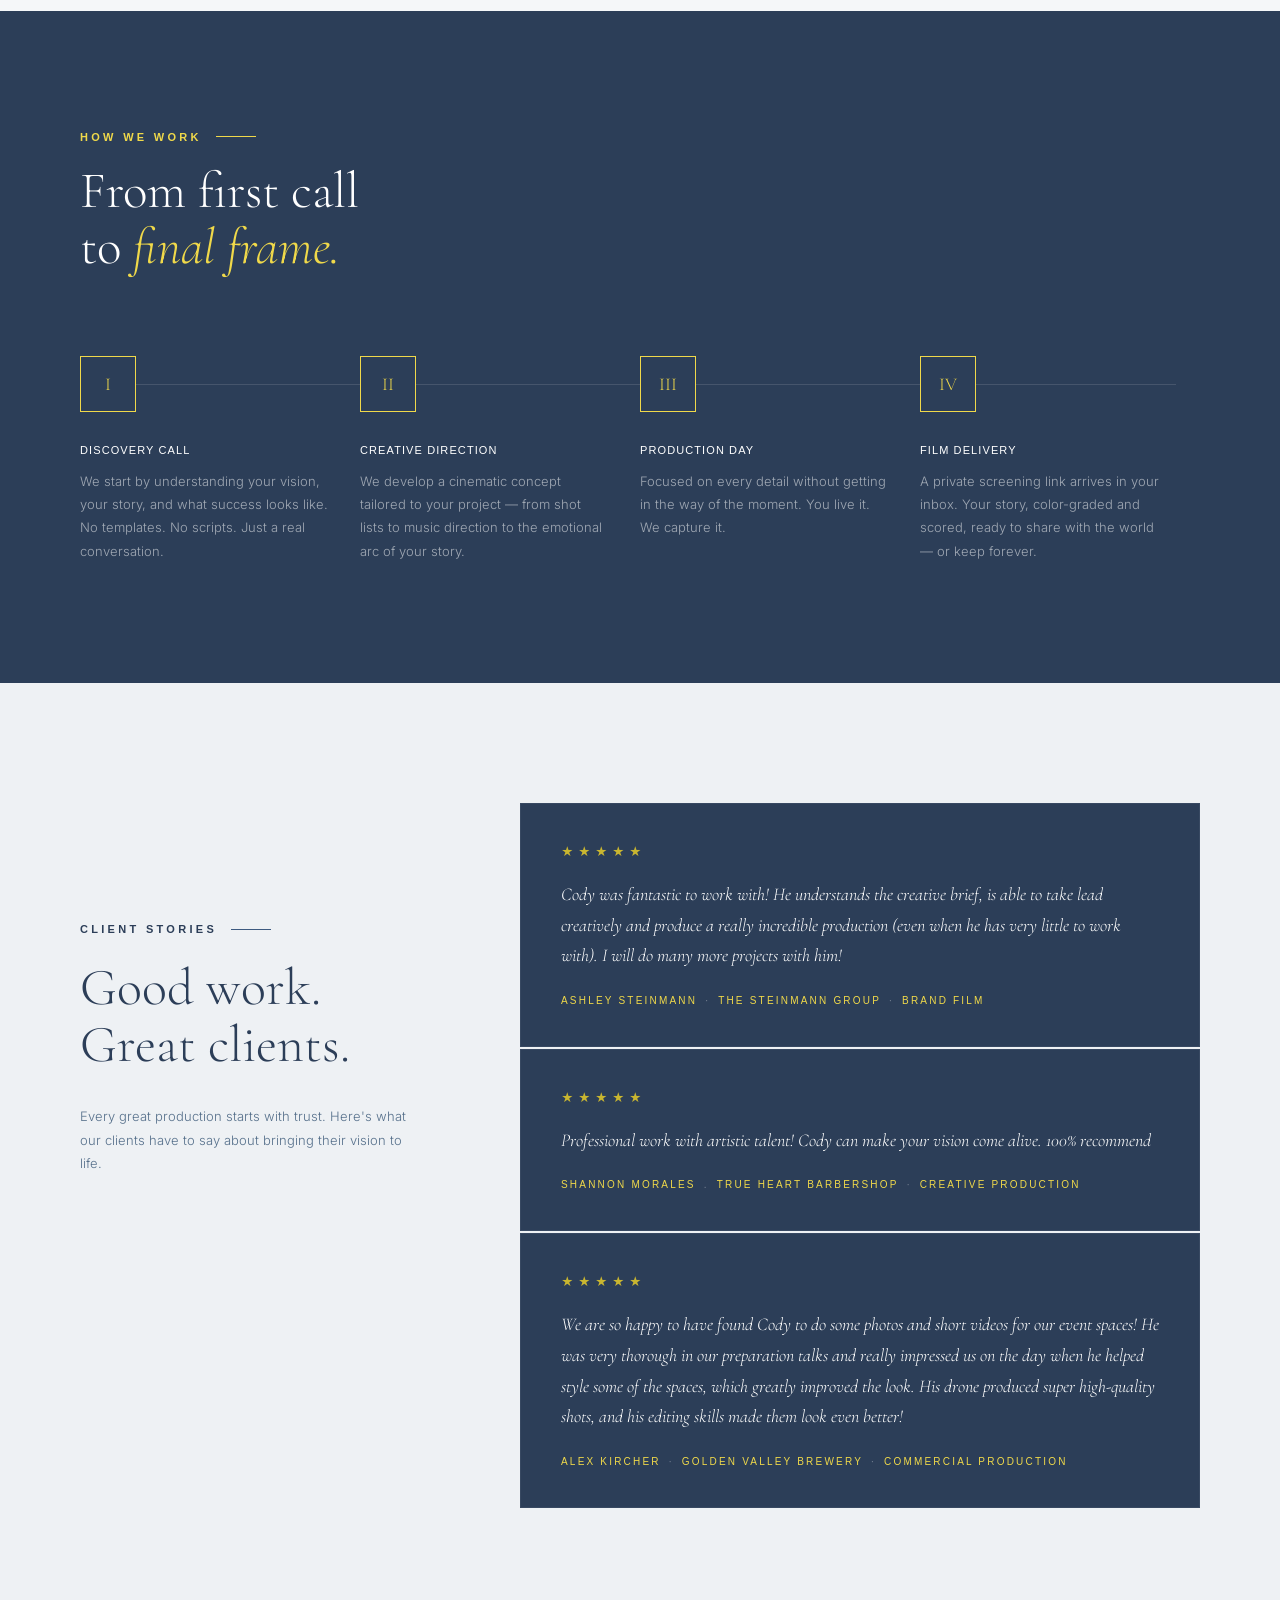
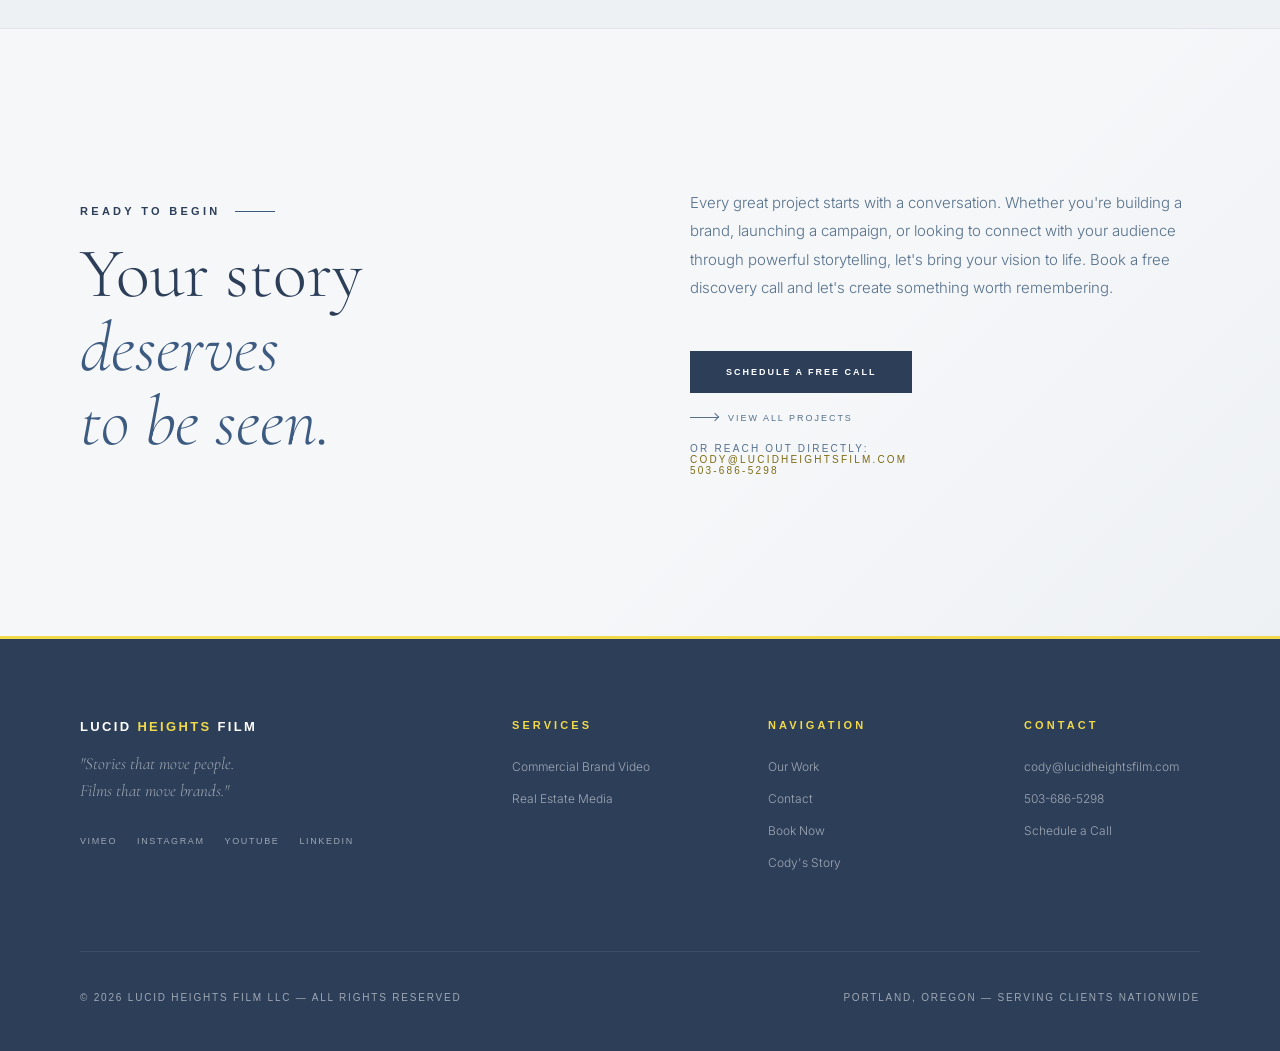
==== commit 564c6cf5: "Update NAV order" ====
--- a/index.html
+++ b/index.html
@@ -527,8 +527,8 @@
   </a>
   <ul class="nav-links">
     <li><a href="commercial/index.html">Commercial</a></li>
+    <li><a href="realestate/index.html">Real Estate</a></li>
     <li><a href="work/index.html">Work</a></li>
-    <li><a href="realestate/index.html">Real Estate</a></li>
     <li><a href="contact/index.html">Contact</a></li>
     <li><a href="https://calendar.app.google/xi4P4kTHmmL9mt7w9" target="_blank" class="nav-cta">Begin Your Film</a></li>
   </ul>
@@ -542,8 +542,8 @@
   <button class="nav-drawer-close" onclick="document.getElementById('navDrawer').classList.remove('open');document.body.style.overflow='';">✕</button>
   <a href="index.html" onclick="document.getElementById('navDrawer').classList.remove('open');document.body.style.overflow='';">Home</a>
   <a href="commercial/index.html" onclick="document.getElementById('navDrawer').classList.remove('open');document.body.style.overflow='';">Commercial</a>
+  <a href="realestate/index.html" onclick="document.getElementById('navDrawer').classList.remove('open');document.body.style.overflow='';">Real Estate</a>
   <a href="work/index.html" onclick="document.getElementById('navDrawer').classList.remove('open');document.body.style.overflow='';">Work</a>
-  <a href="realestate/index.html" onclick="document.getElementById('navDrawer').classList.remove('open');document.body.style.overflow='';">Real Estate</a>
   <a href="contact/index.html" onclick="document.getElementById('navDrawer').classList.remove('open');document.body.style.overflow='';">Contact</a>
   <a href="booknow/index.html" class="drawer-cta" onclick="document.getElementById('navDrawer').classList.remove('open');document.body.style.overflow='';">Book Now</a>
 </div>
--- a/style.css
+++ b/style.css
@@ -493,6 +493,9 @@
 .pricing-name { font-family: var(--serif); font-size: 28px; font-weight: 300; color: var(--navy); margin-bottom: 8px; }
 .pricing-desc { font-size: 13px; color: var(--text-light); line-height: 1.6; margin-bottom: 28px; }
 .pricing-price { font-family: var(--serif); font-size: 48px; font-weight: 300; color: var(--navy); line-height: 1; margin-bottom: 4px; }
+/* Package grids opt in with data-fit-prices: prices stay on one line and
+   main.js shrinks them to one shared size that fits the longest price. */
+[data-fit-prices] .pricing-price { white-space: nowrap; }
 .pricing-duration { font-family: var(--sans); font-size: 10px; letter-spacing: 0.2em; text-transform: uppercase; color: var(--text-light); margin-bottom: 32px; display: block; }
 .pricing-includes { list-style: none; display: flex; flex-direction: column; gap: 10px; margin-bottom: 36px; }
 .pricing-includes li { font-size: 13px; color: var(--text-mid); display: flex; align-items: center; gap: 10px; }
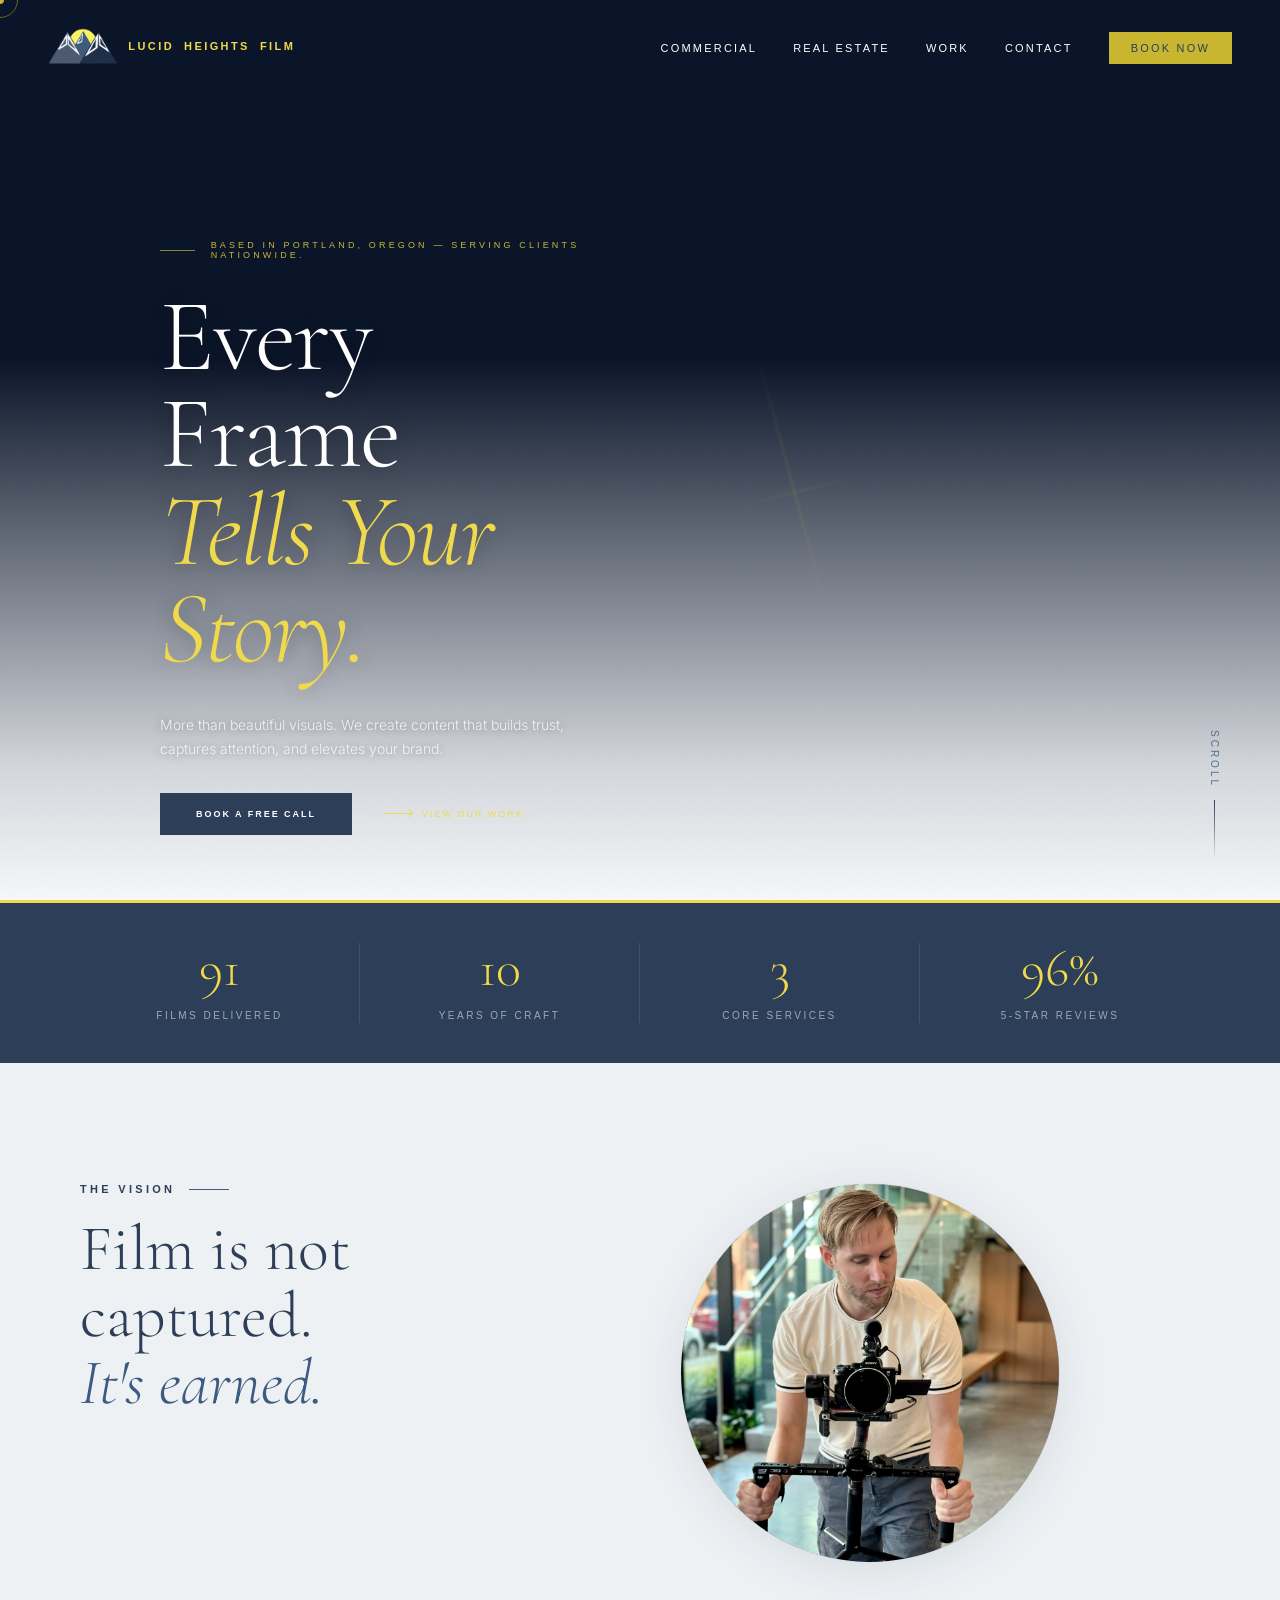
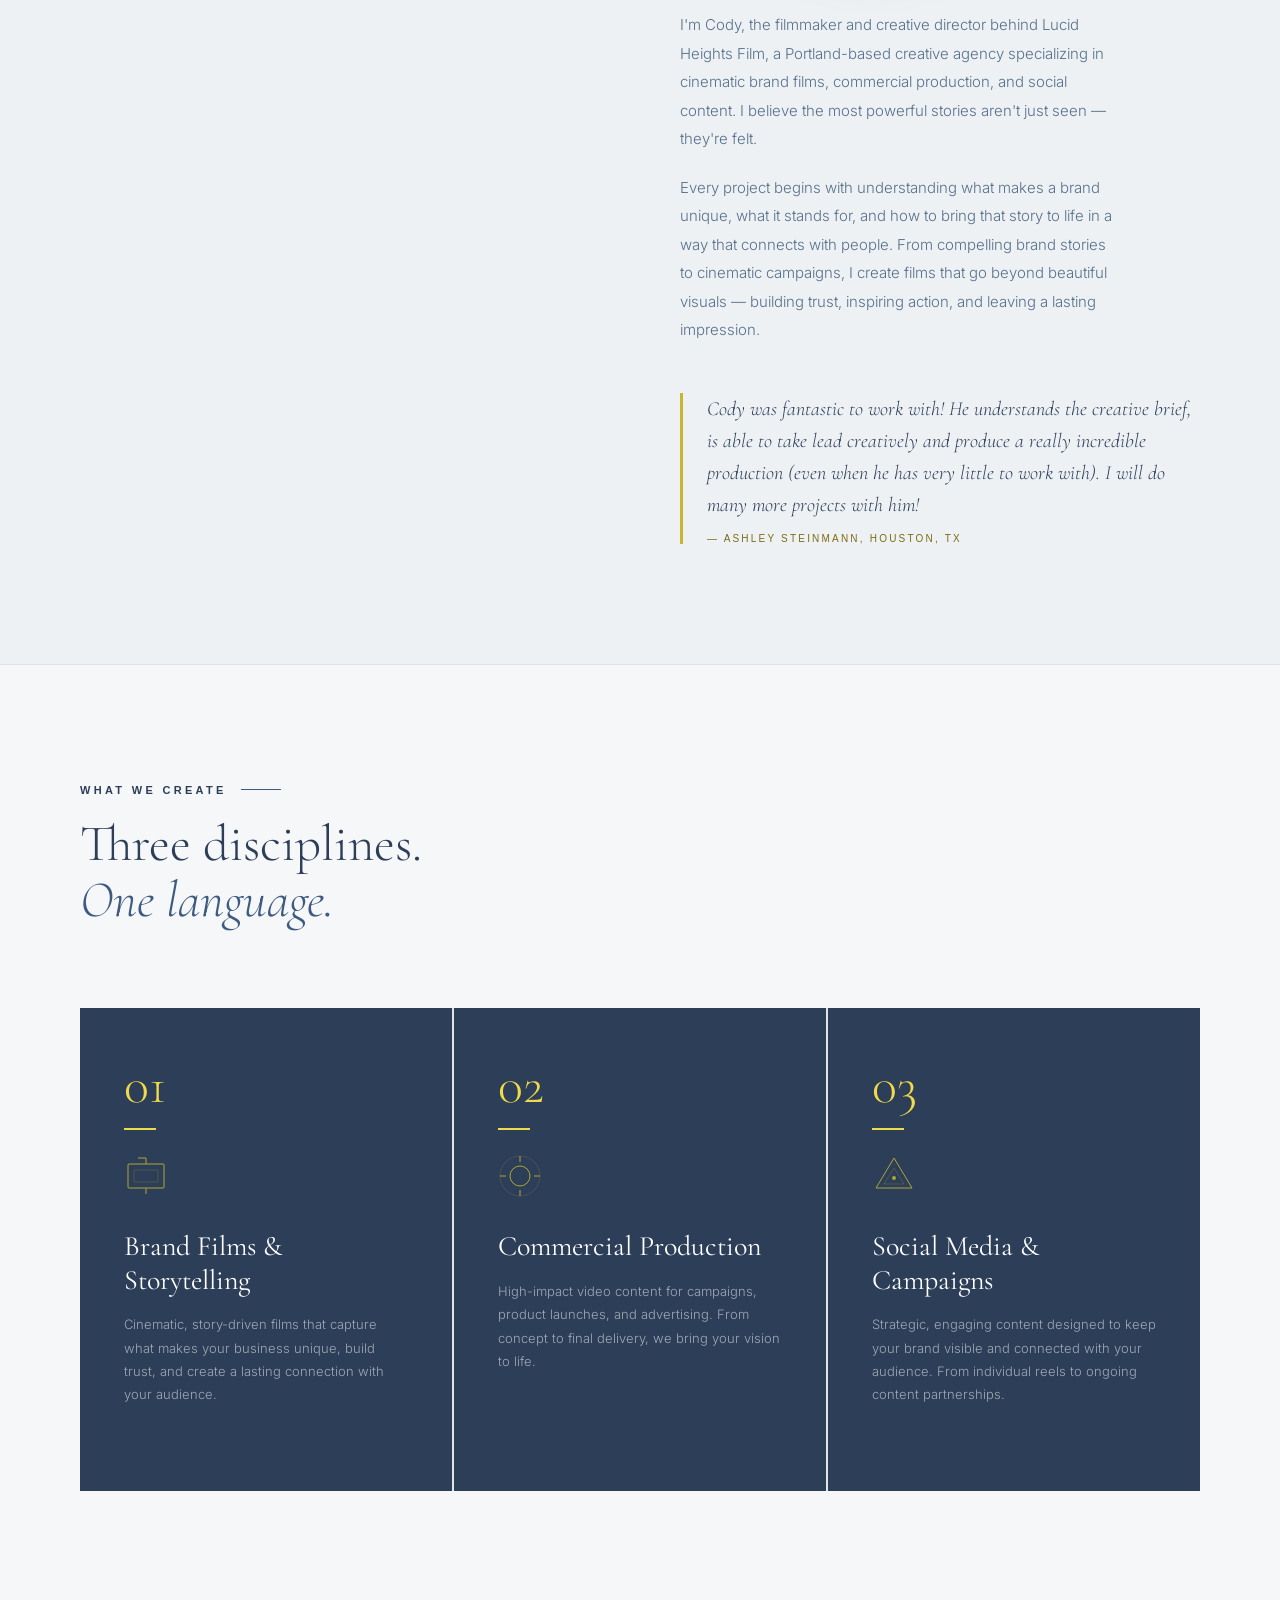
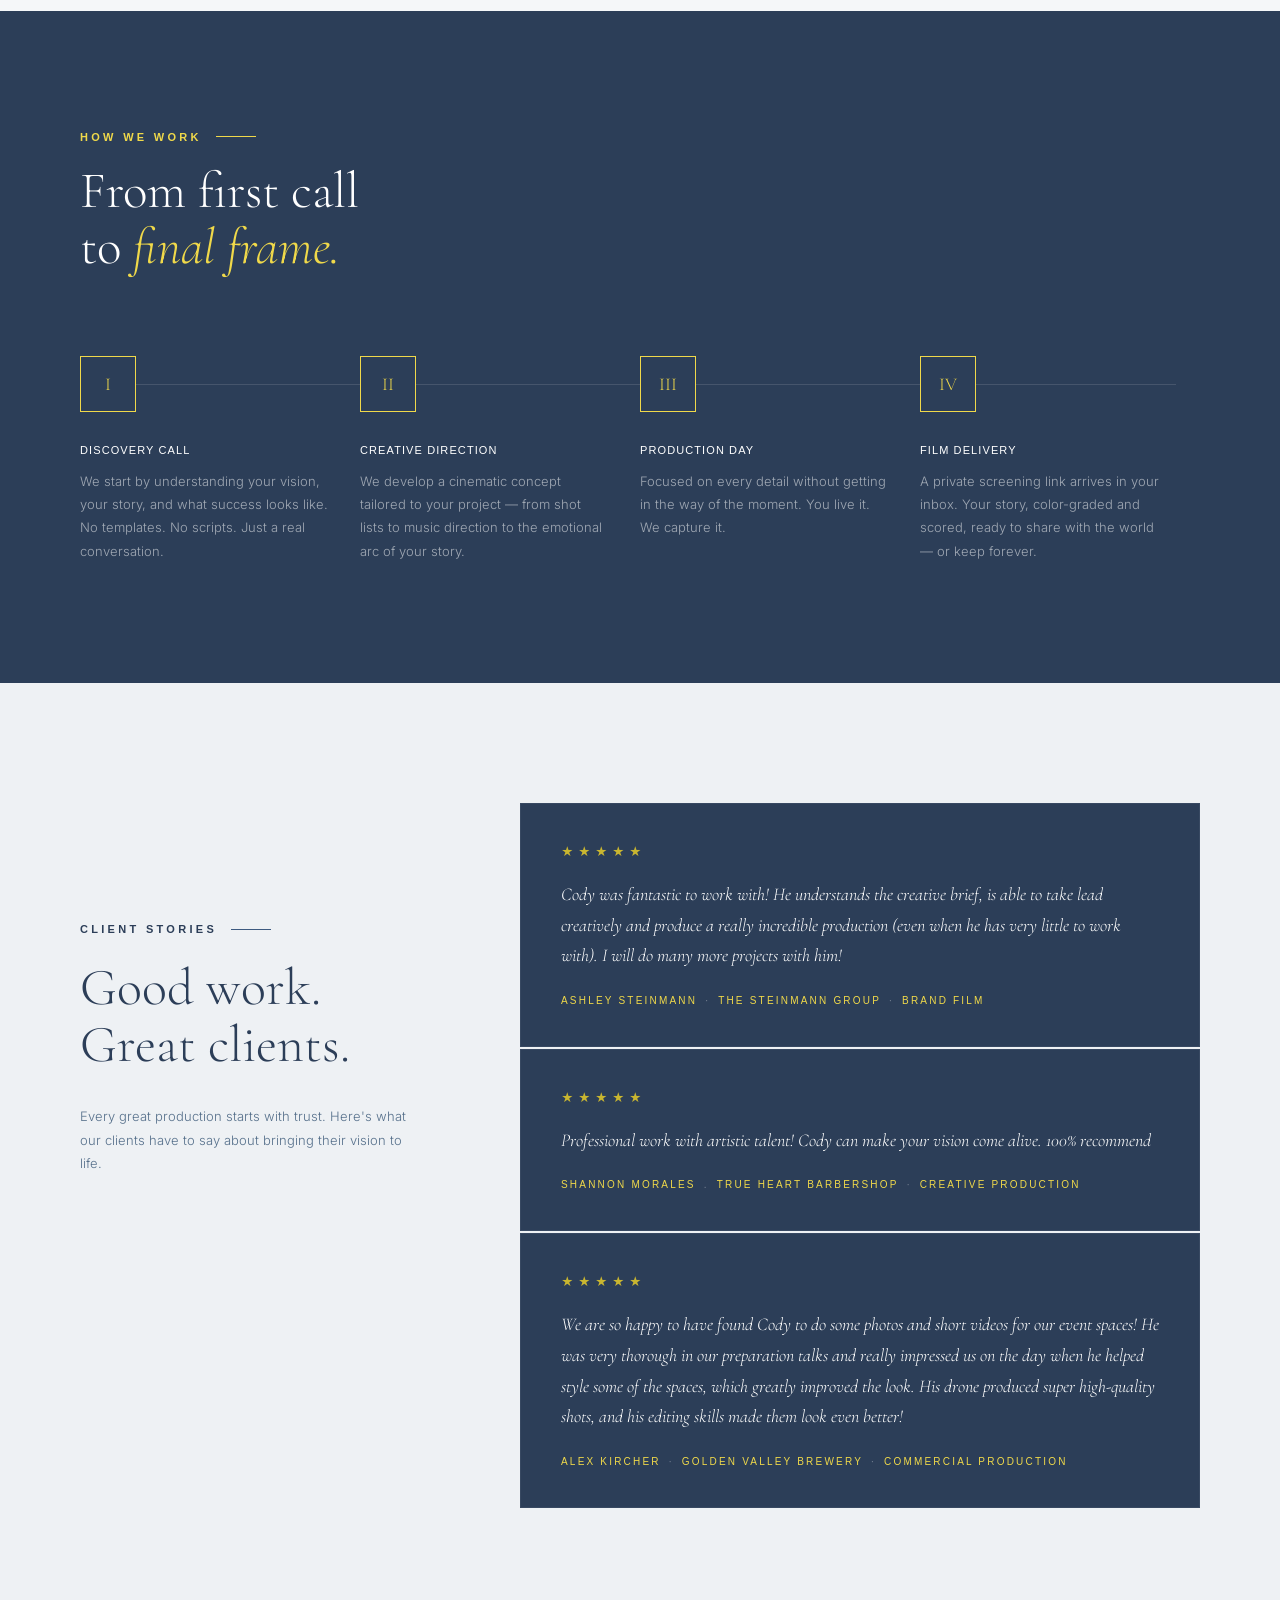
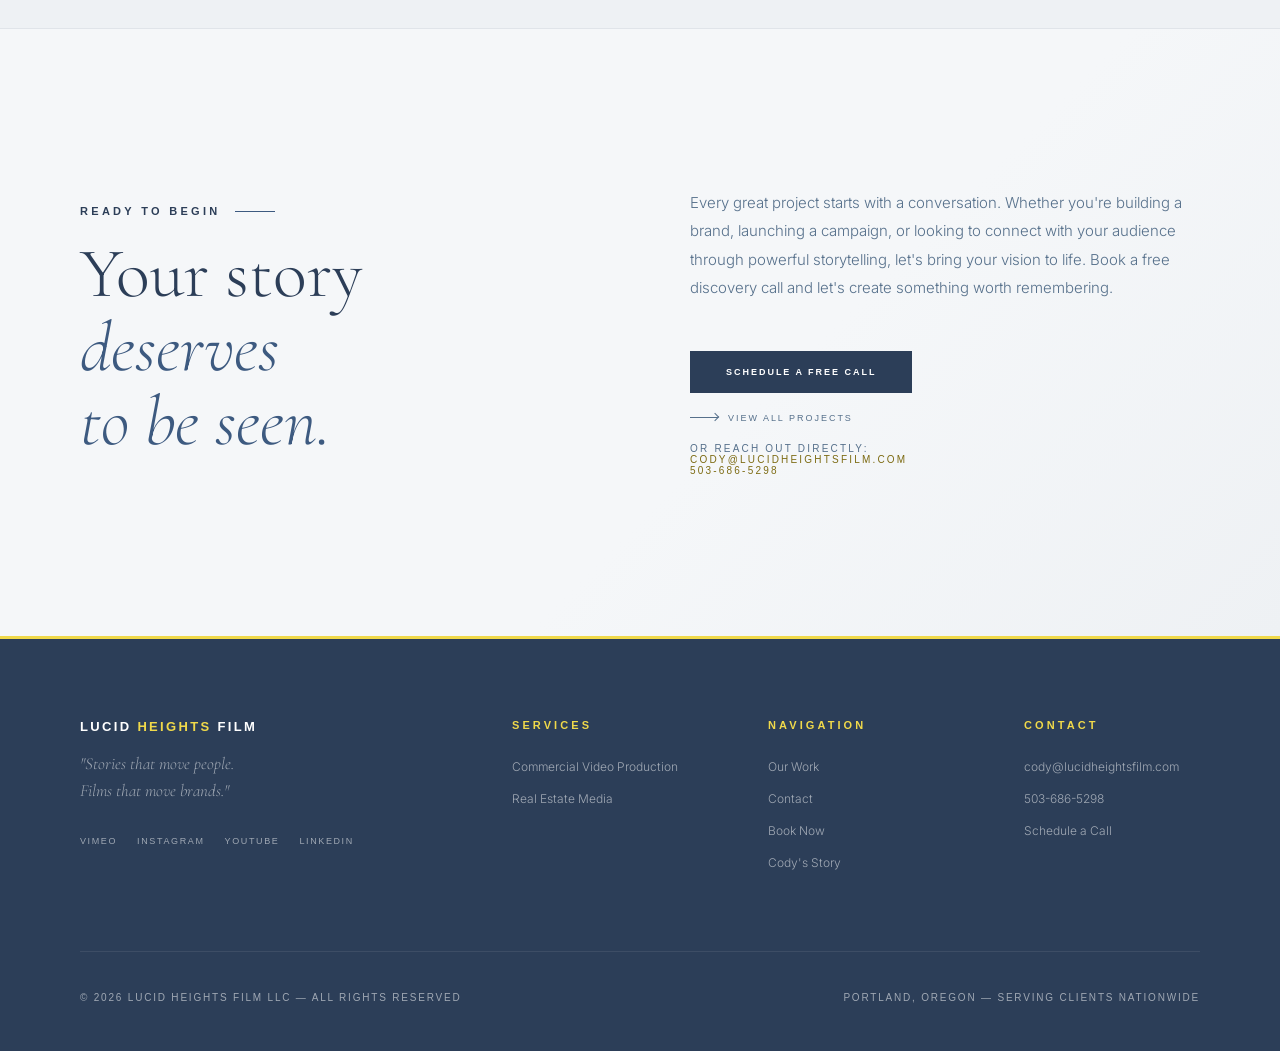
==== commit f98fd40b: "Update footer link text for commercial services" ====
--- a/index.html
+++ b/index.html
@@ -778,7 +778,7 @@
     <div class="footer-col">
       <p class="footer-col-title">Services</p>
       <ul>
-        <li><a href="commercial/index.html">Commercial Brand Video</a></li>
+        <li><a href="commercial/index.html">Commercial Video Production</a></li>
         <li><a href="realestate/index.html">Real Estate Media</a></li>
       </ul>
     </div>
--- a/style.css
+++ b/style.css
@@ -493,8 +493,9 @@
 .pricing-name { font-family: var(--serif); font-size: 28px; font-weight: 300; color: var(--navy); margin-bottom: 8px; }
 .pricing-desc { font-size: 13px; color: var(--text-light); line-height: 1.6; margin-bottom: 28px; }
 .pricing-price { font-family: var(--serif); font-size: 48px; font-weight: 300; color: var(--navy); line-height: 1; margin-bottom: 4px; }
-/* Package grids opt in with data-fit-prices: prices stay on one line and
-   main.js shrinks them to one shared size that fits the longest price. */
+/* Package grids opt in with data-fit-prices: prices stay on one line, and
+   main.js shrinks them to one shared size that fits the longest price and
+   evens out name and description heights so the prices line up across cards. */
 [data-fit-prices] .pricing-price { white-space: nowrap; }
 .pricing-duration { font-family: var(--sans); font-size: 10px; letter-spacing: 0.2em; text-transform: uppercase; color: var(--text-light); margin-bottom: 32px; display: block; }
 .pricing-includes { list-style: none; display: flex; flex-direction: column; gap: 10px; margin-bottom: 36px; }
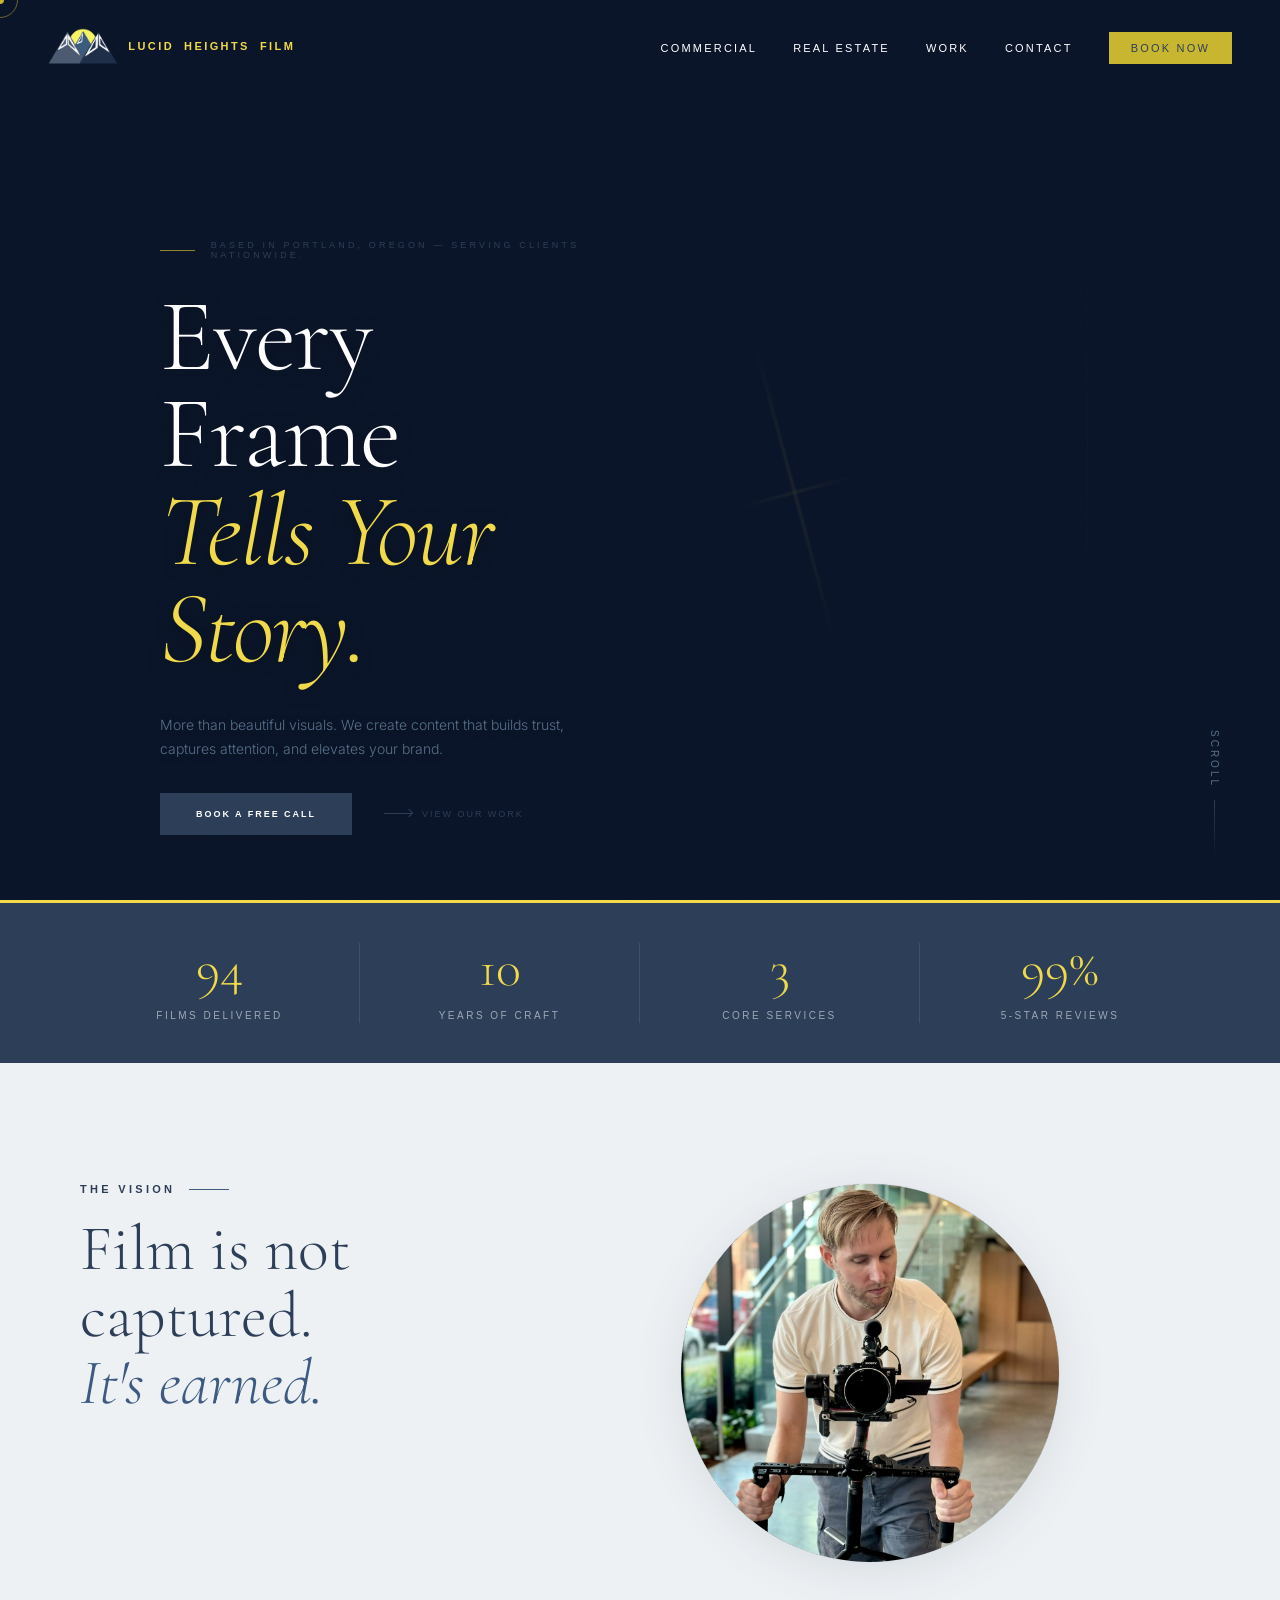
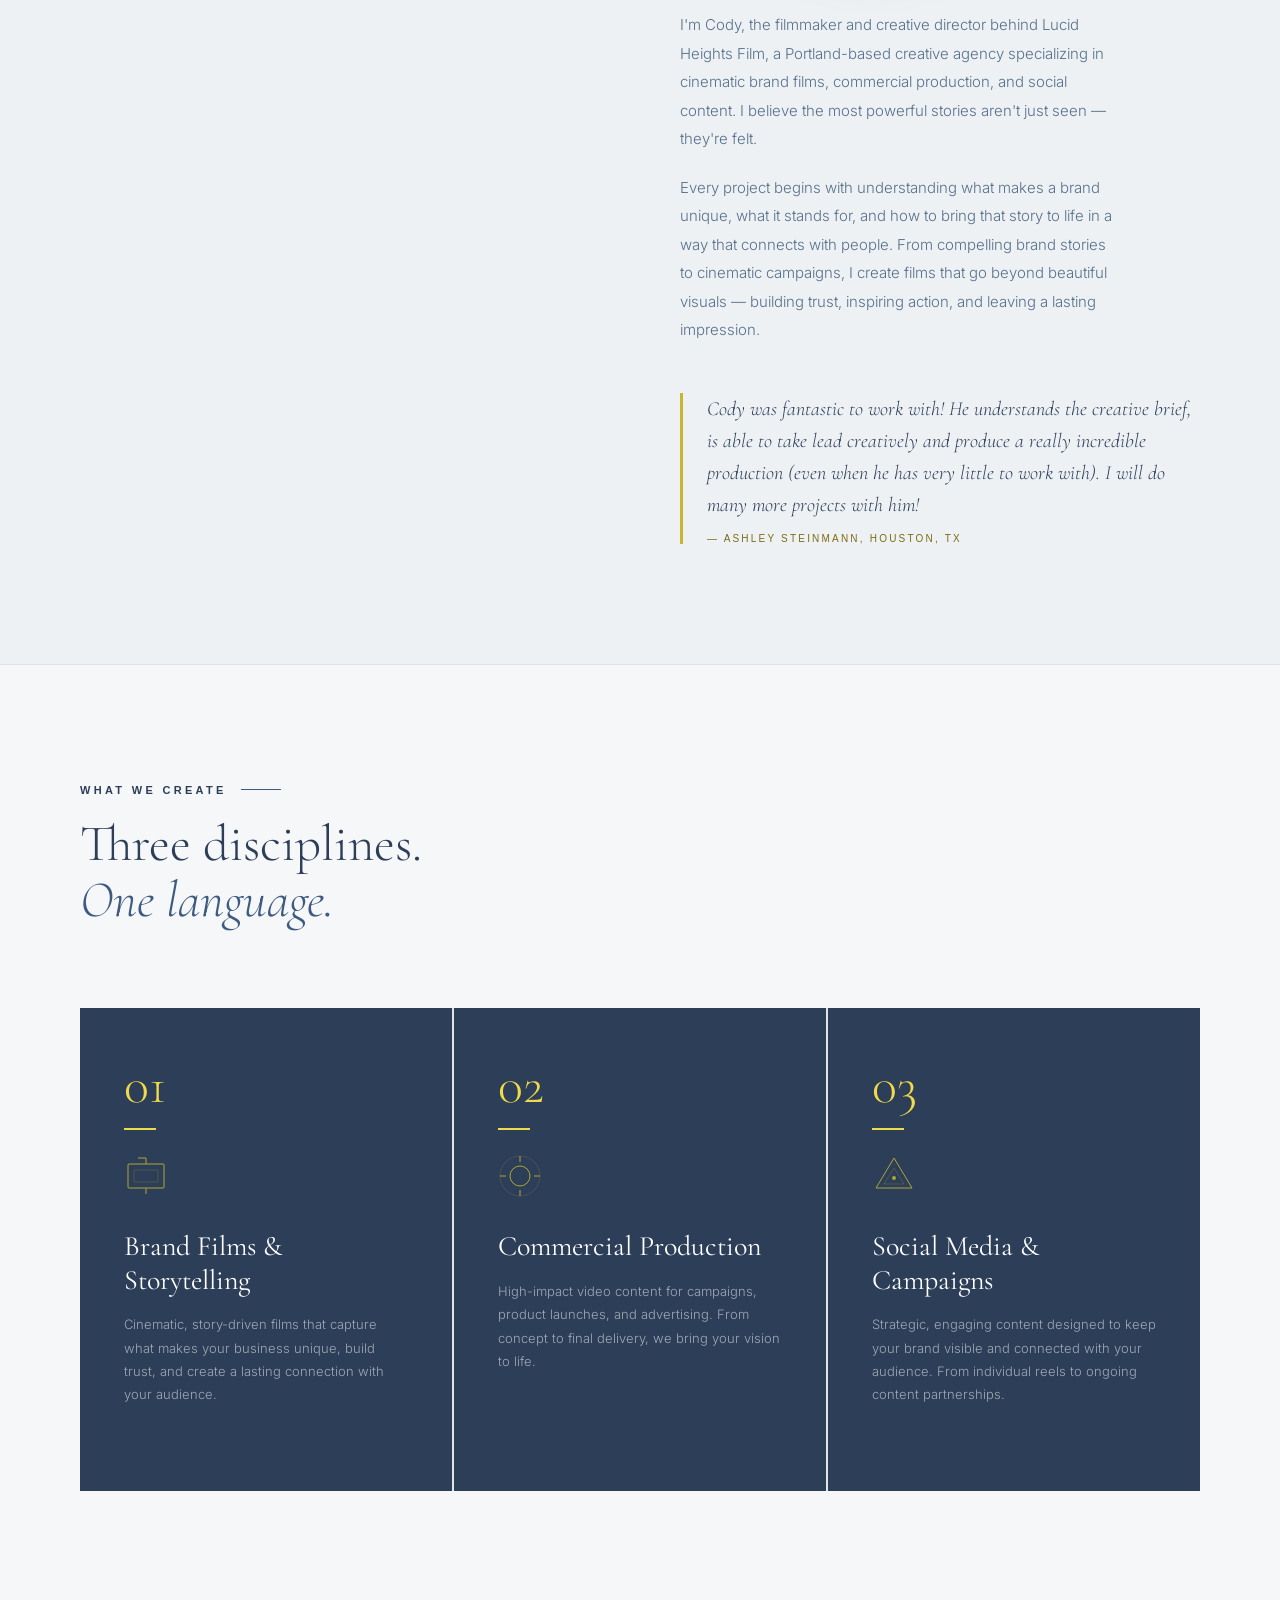
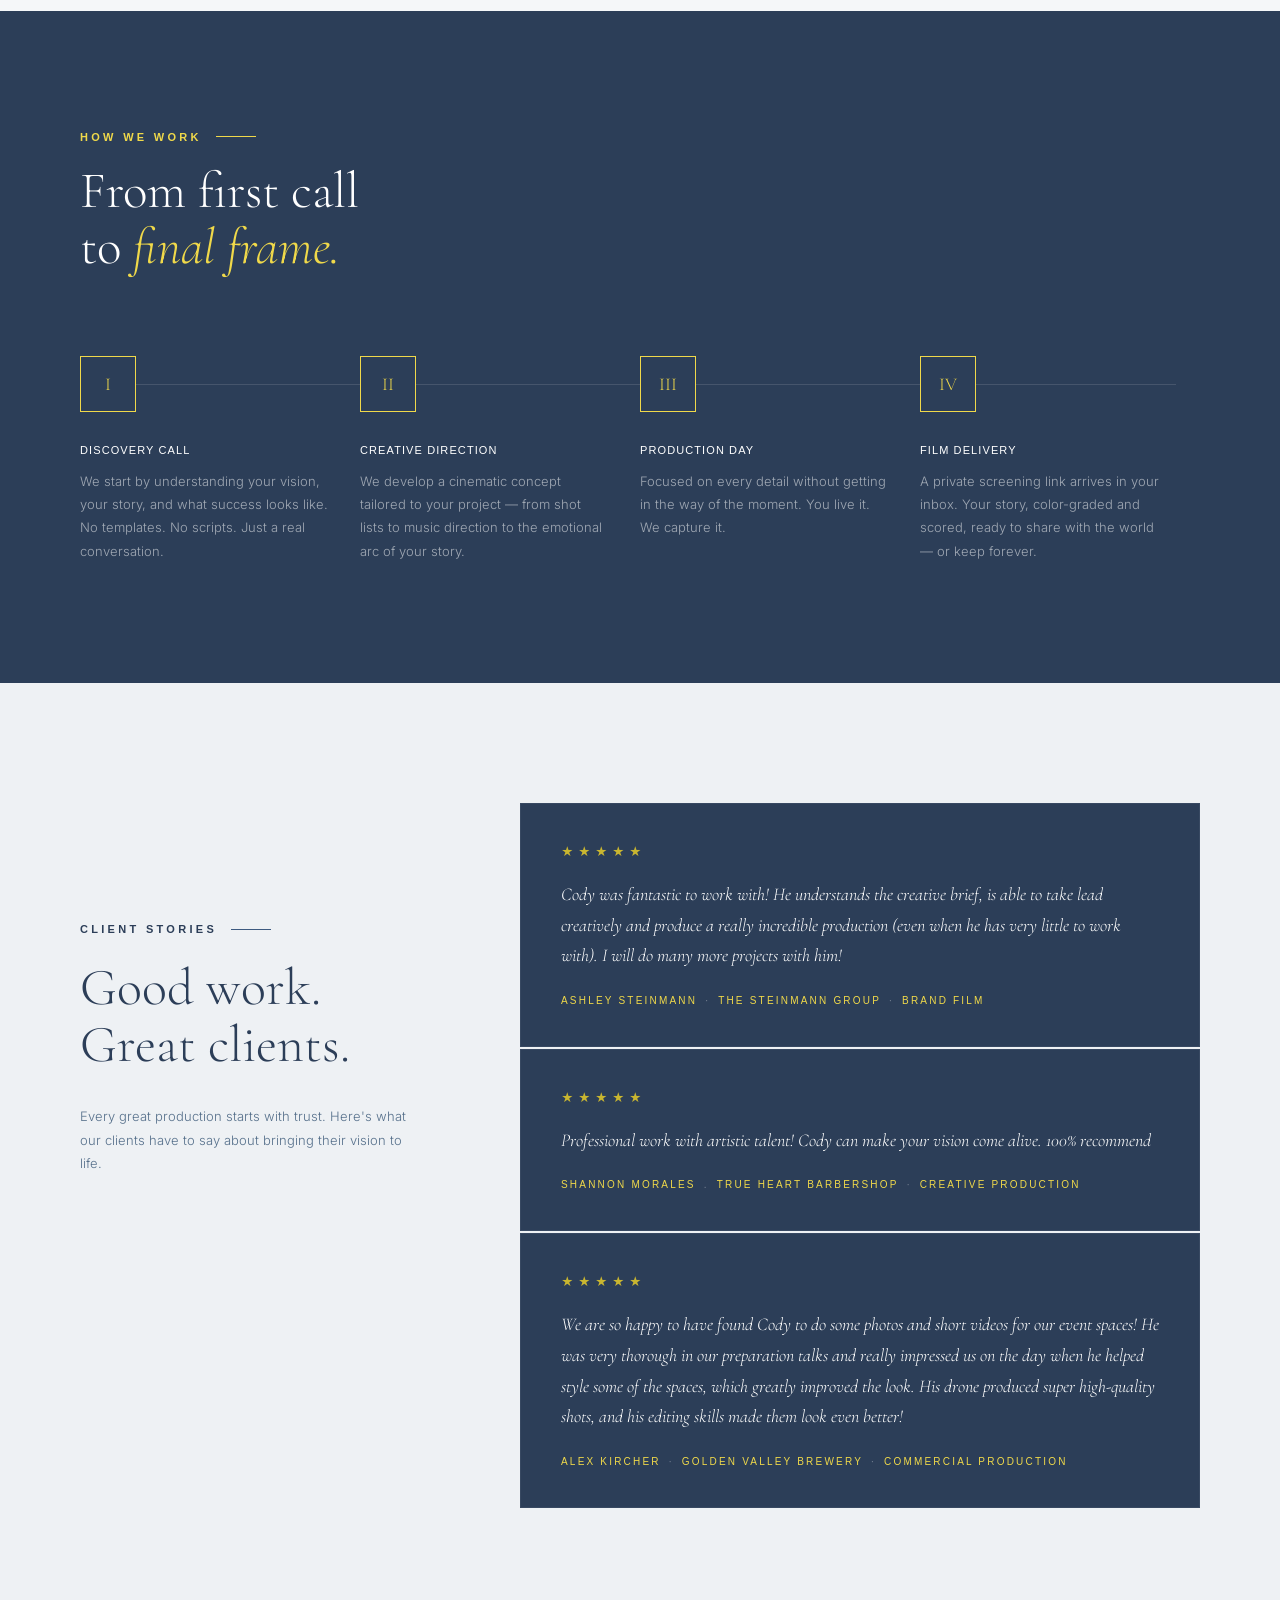
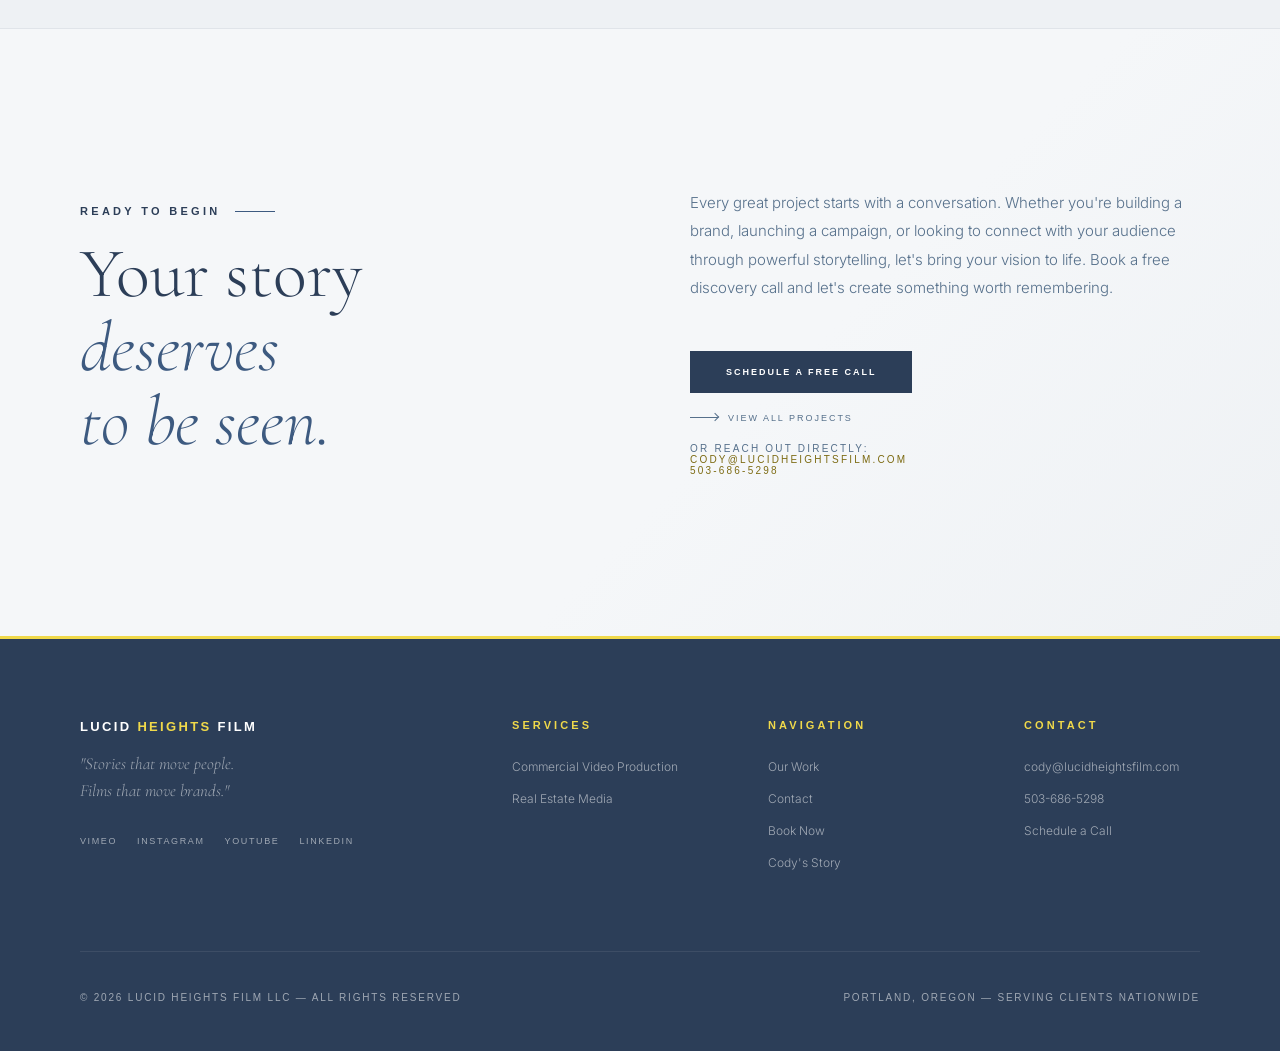
==== commit 1c9391fa: "Update index.html" ====
--- a/index.html
+++ b/index.html
@@ -209,7 +209,7 @@
   .hero-bg {
     position: absolute; inset: 0;
     background:
-      linear-gradient(180deg, rgba(10,20,40,0.55) 0%, rgba(10,20,40,0.35) 40%, rgba(245,247,249,0.85) 85%, rgba(245,247,249,1) 100%),
+      linear-gradient(180deg, rgba(10,20,40,0.55) 0%, rgba(10,20,40,0.35) 40%, rgba(10,20,40,0.35) 100%),
       linear-gradient(135deg, rgba(10,20,40,0.3) 0%, transparent 60%);
     z-index: 1;
   }
@@ -273,7 +273,7 @@
     font-size: 9px;
     letter-spacing: 0.35em;
     text-transform: uppercase;
-    color: var(--gold);
+    color: var(--navy);
     margin-bottom: 28px;
     display: flex;
     align-items: center;
@@ -299,7 +299,7 @@
   /* em on video background → gold-light */
   .hero-title em { color: var(--gold-light); display: block; font-style: italic; }
   .hero-sub {
-    color: rgba(255,255,255,0.8);
+    color: var(--text-light);
     font-size: 14px;
     font-weight: 300;
     line-height: 1.7;
@@ -308,8 +308,8 @@
     text-shadow: 0 1px 8px rgba(0,0,0,0.4);
   }
   .hero-actions { display: flex; align-items: center; gap: 32px; flex-wrap: wrap; }
-  .hero-actions .btn-ghost { color: var(--gold-light); }
-  .hero-actions .btn-ghost:hover { color: #fff; }
+  .hero-actions .btn-ghost { color: var(--navy); }
+  .hero-actions .btn-ghost:hover { color: var(--navy-deep); }
   .hero-portrait { display: none; }
 
   /* ── PROCESS SECTION — NAVY DARK SECTION ── */
--- a/style.css
+++ b/style.css
@@ -729,7 +729,7 @@
   width: 100%;
 }
 
-.hero-carousel::after {
+  .hero-carousel::after {
   background: linear-gradient(180deg, transparent 58%, rgba(0,0,0,0.48));
   content: '';
   inset: 0;
@@ -737,7 +737,6 @@
   position: absolute;
   z-index: 2;
 }
-
 .hero-lightbox {
   align-items: center;
   background: rgba(0,0,0,0.94);
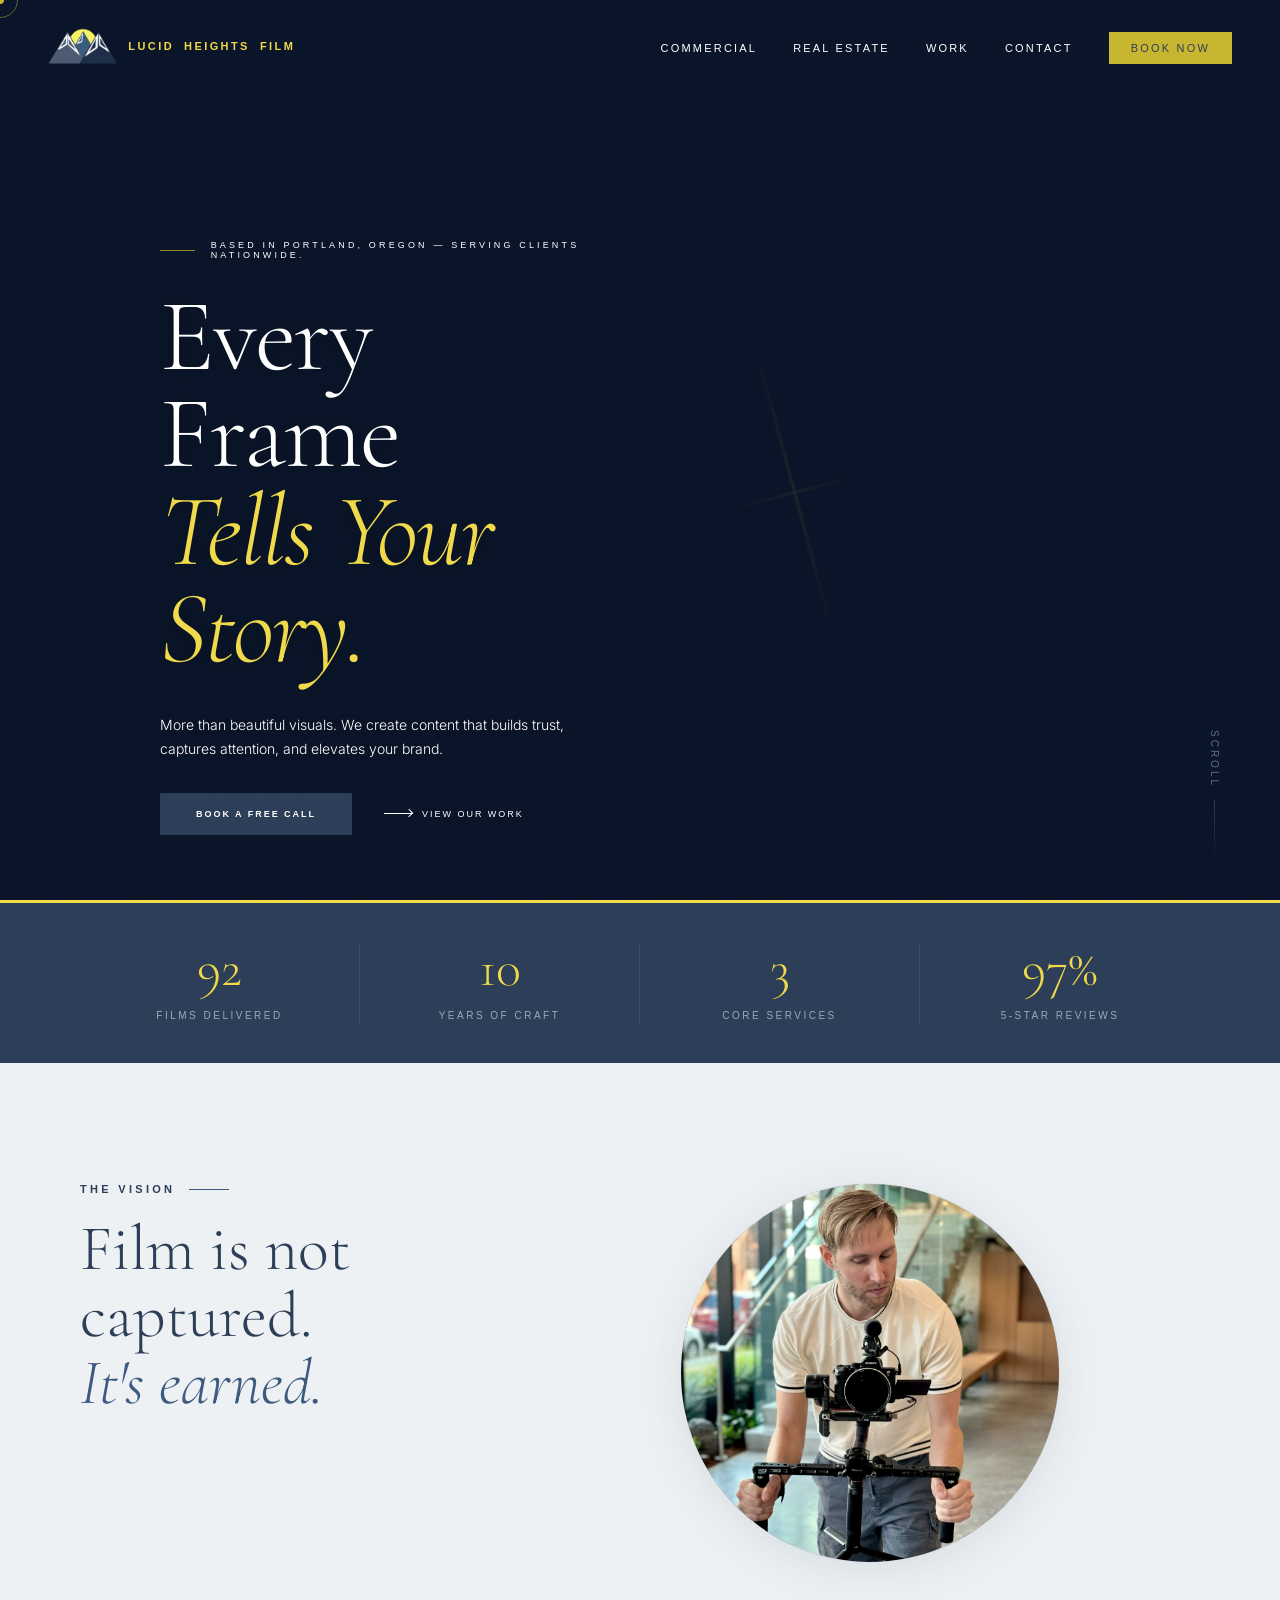
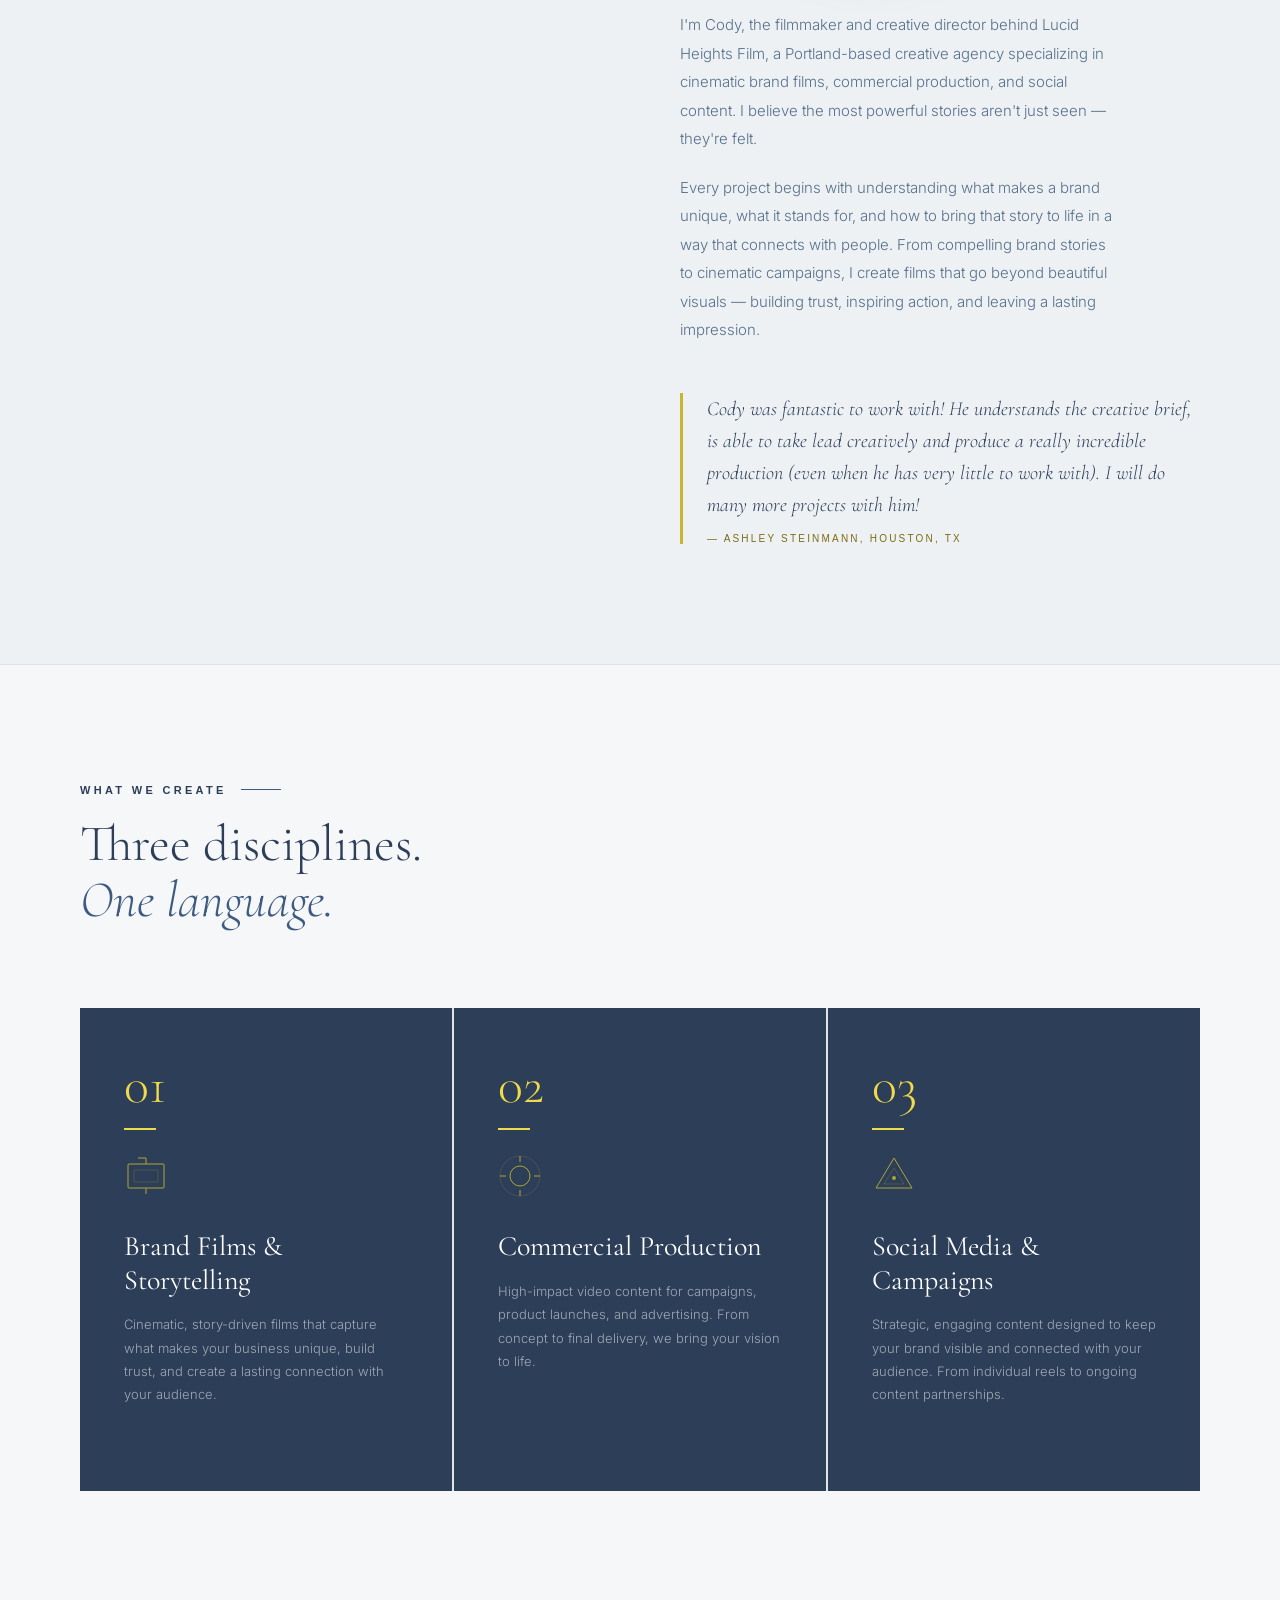
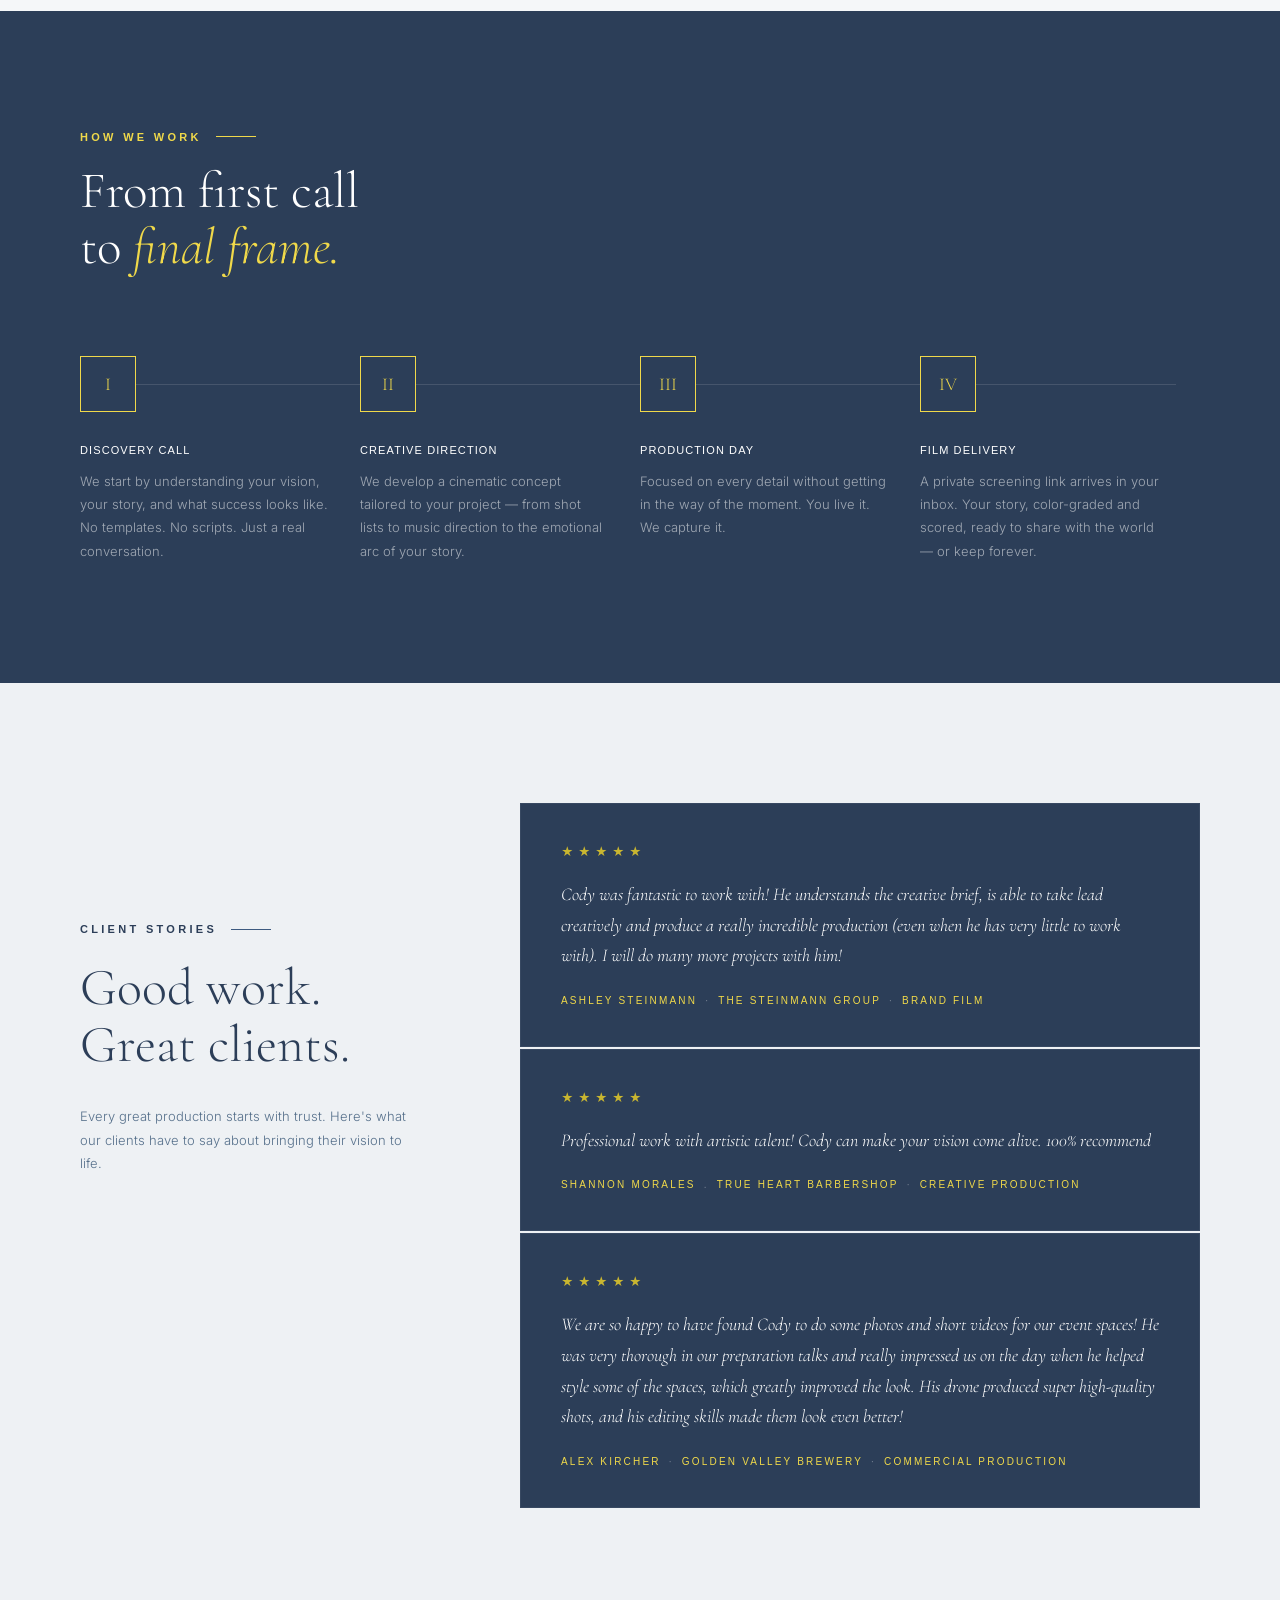
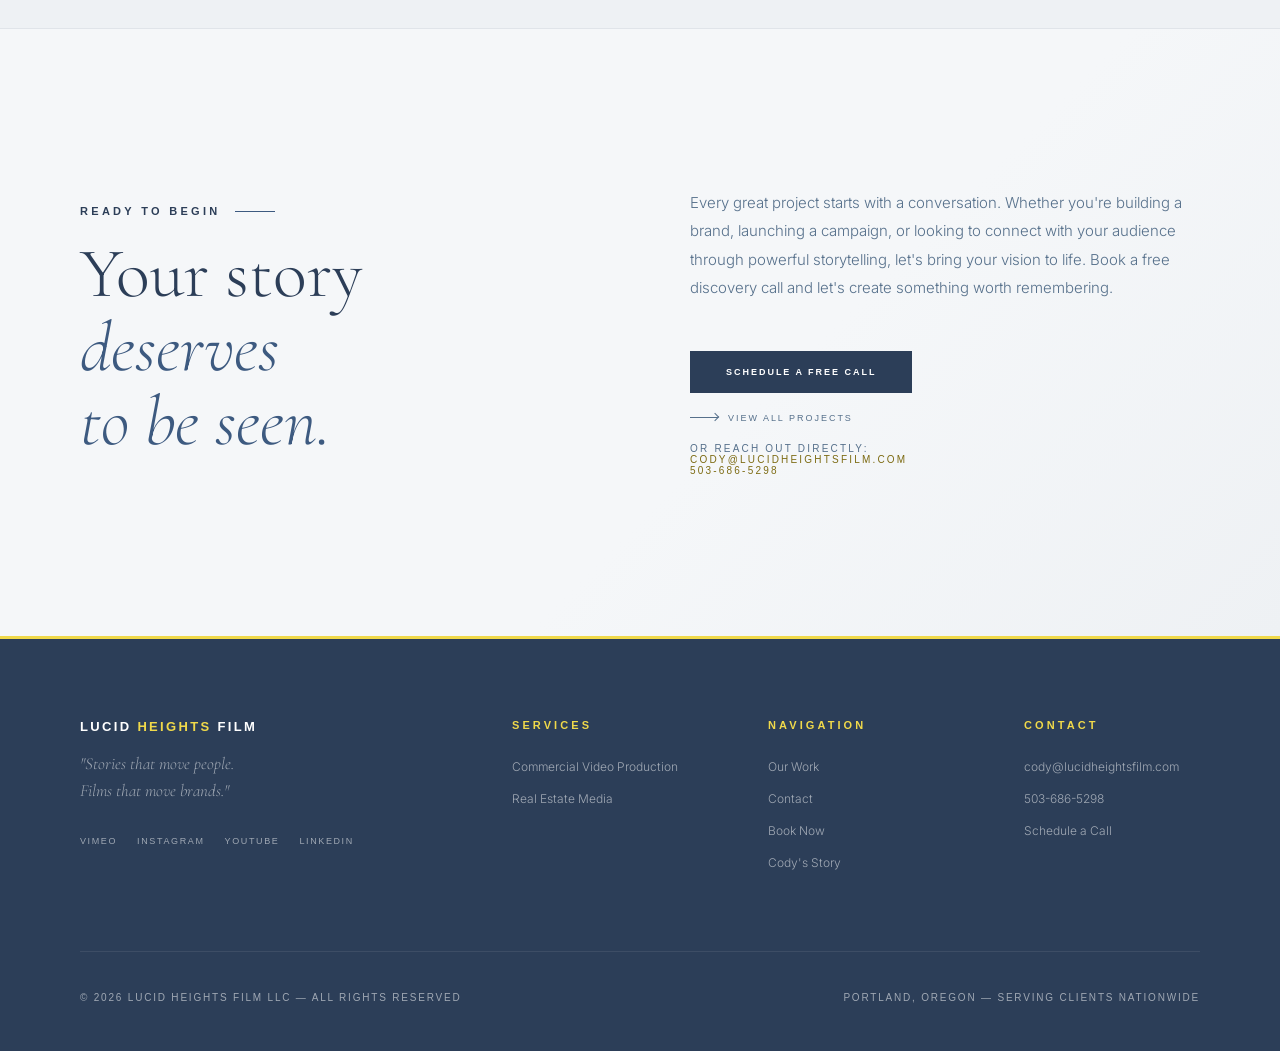
==== commit 42fecbfa: "Update index.html" ====
--- a/index.html
+++ b/index.html
@@ -273,7 +273,7 @@
     font-size: 9px;
     letter-spacing: 0.35em;
     text-transform: uppercase;
-    color: var(--navy);
+    color: #fff;
     margin-bottom: 28px;
     display: flex;
     align-items: center;
@@ -299,7 +299,7 @@
   /* em on video background → gold-light */
   .hero-title em { color: var(--gold-light); display: block; font-style: italic; }
   .hero-sub {
-    color: var(--text-light);
+    color: #fff;
     font-size: 14px;
     font-weight: 300;
     line-height: 1.7;
@@ -308,8 +308,8 @@
     text-shadow: 0 1px 8px rgba(0,0,0,0.4);
   }
   .hero-actions { display: flex; align-items: center; gap: 32px; flex-wrap: wrap; }
-  .hero-actions .btn-ghost { color: var(--navy); }
-  .hero-actions .btn-ghost:hover { color: var(--navy-deep); }
+  .hero-actions .btn-ghost { color: #fff; }
+  .hero-actions .btn-ghost:hover { color: var(--gold-light); }
   .hero-portrait { display: none; }
 
   /* ── PROCESS SECTION — NAVY DARK SECTION ── */
